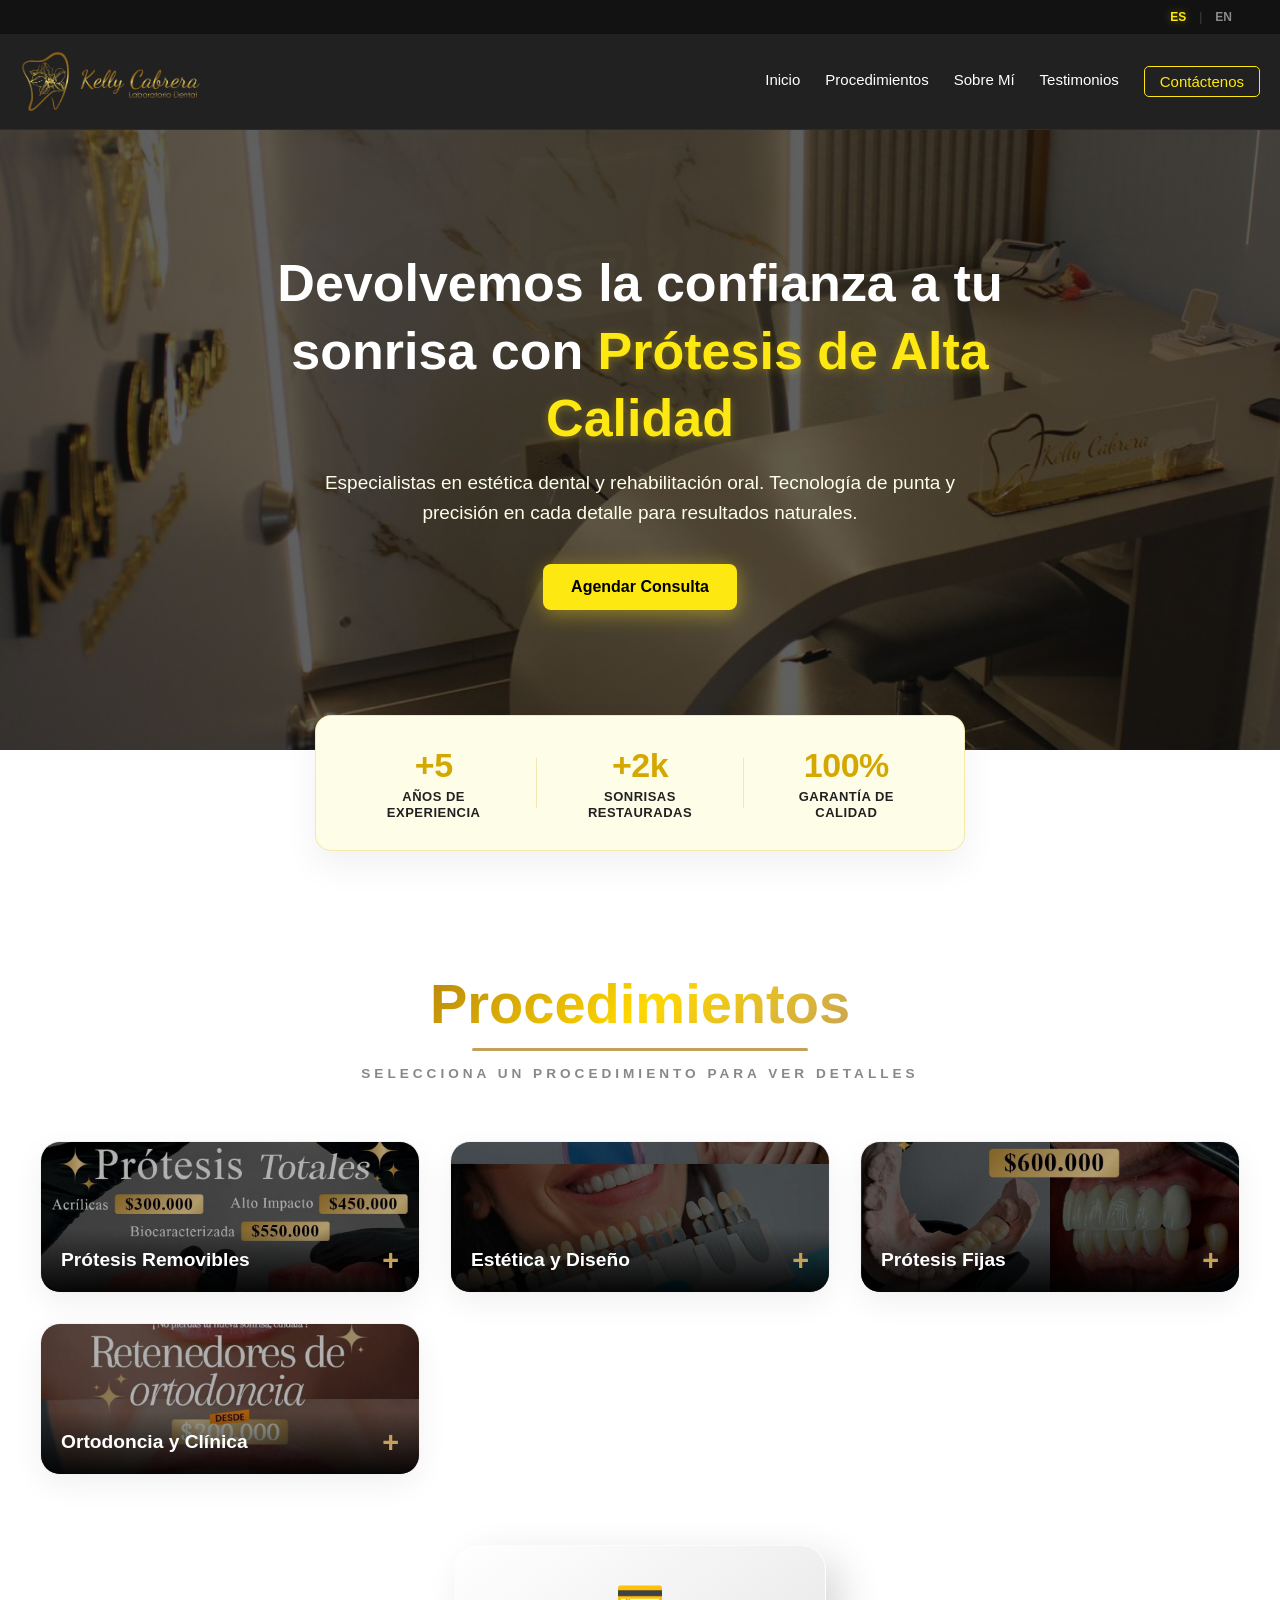
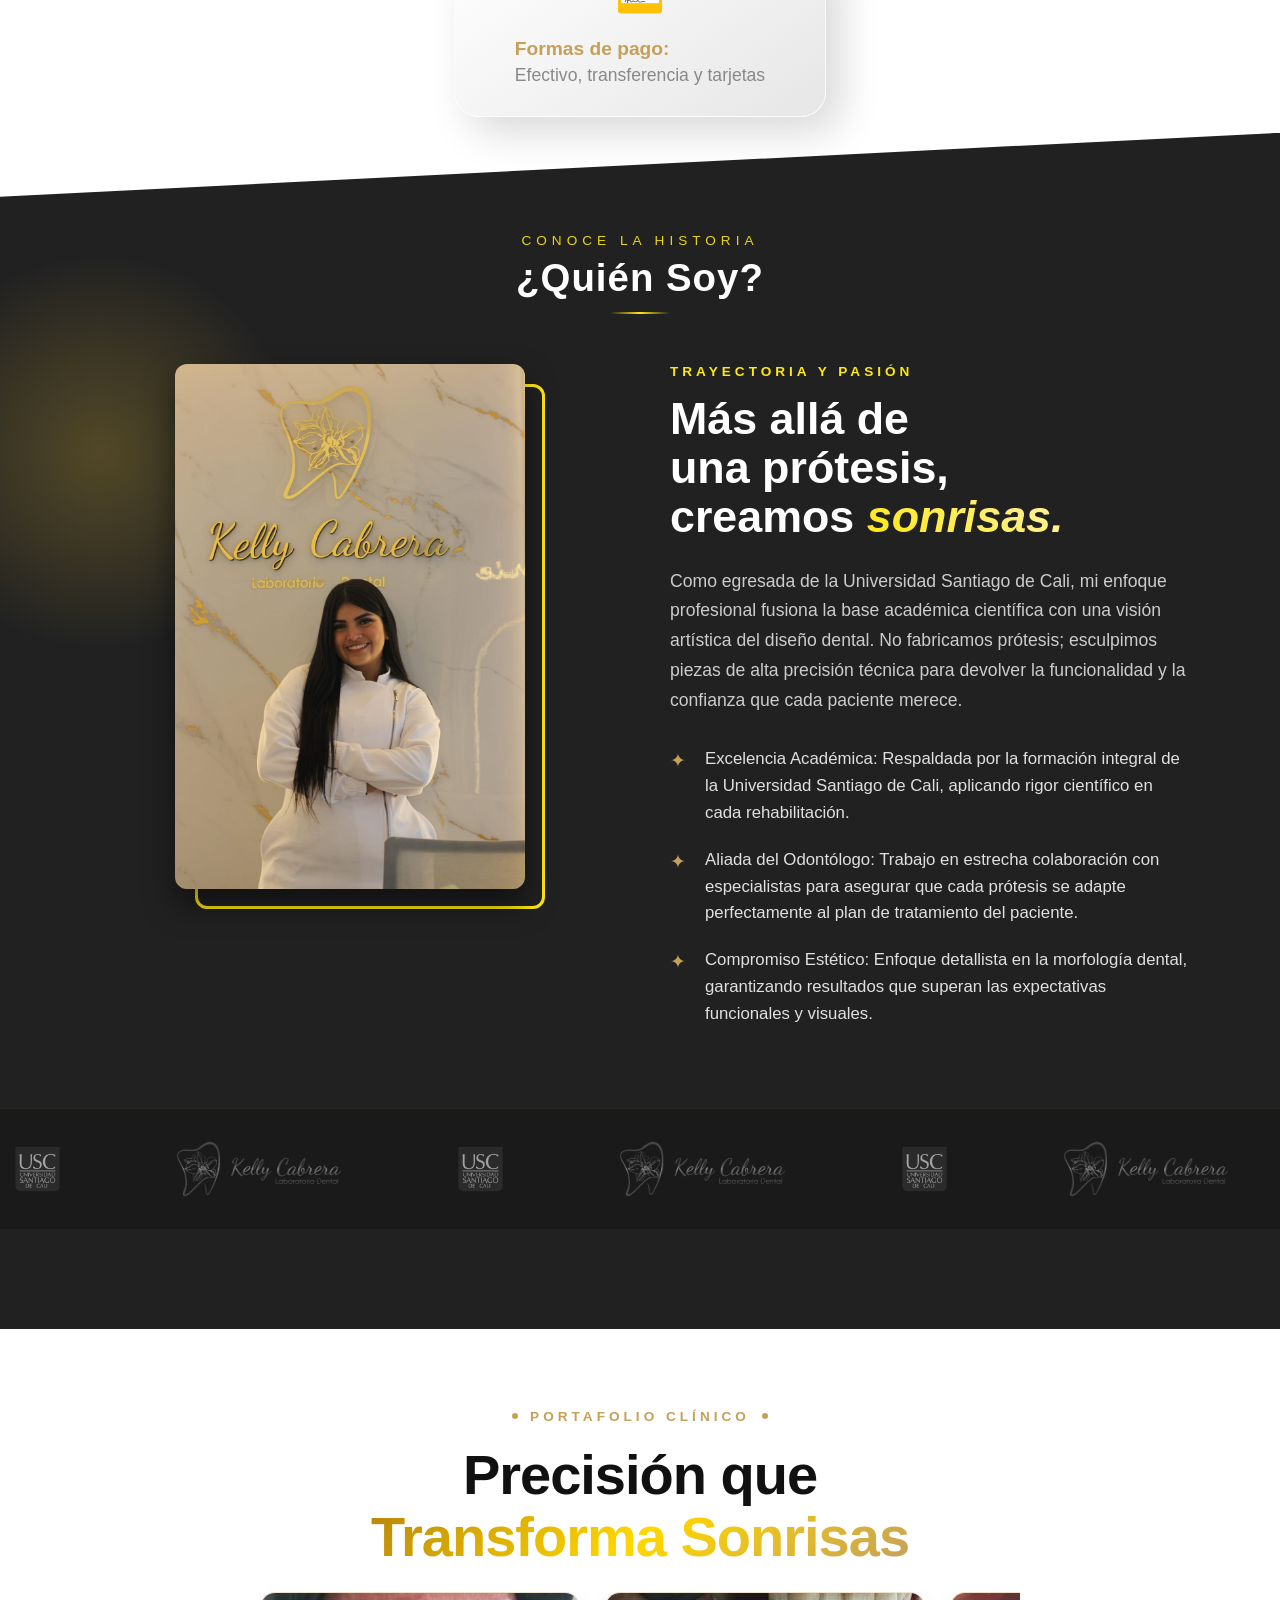
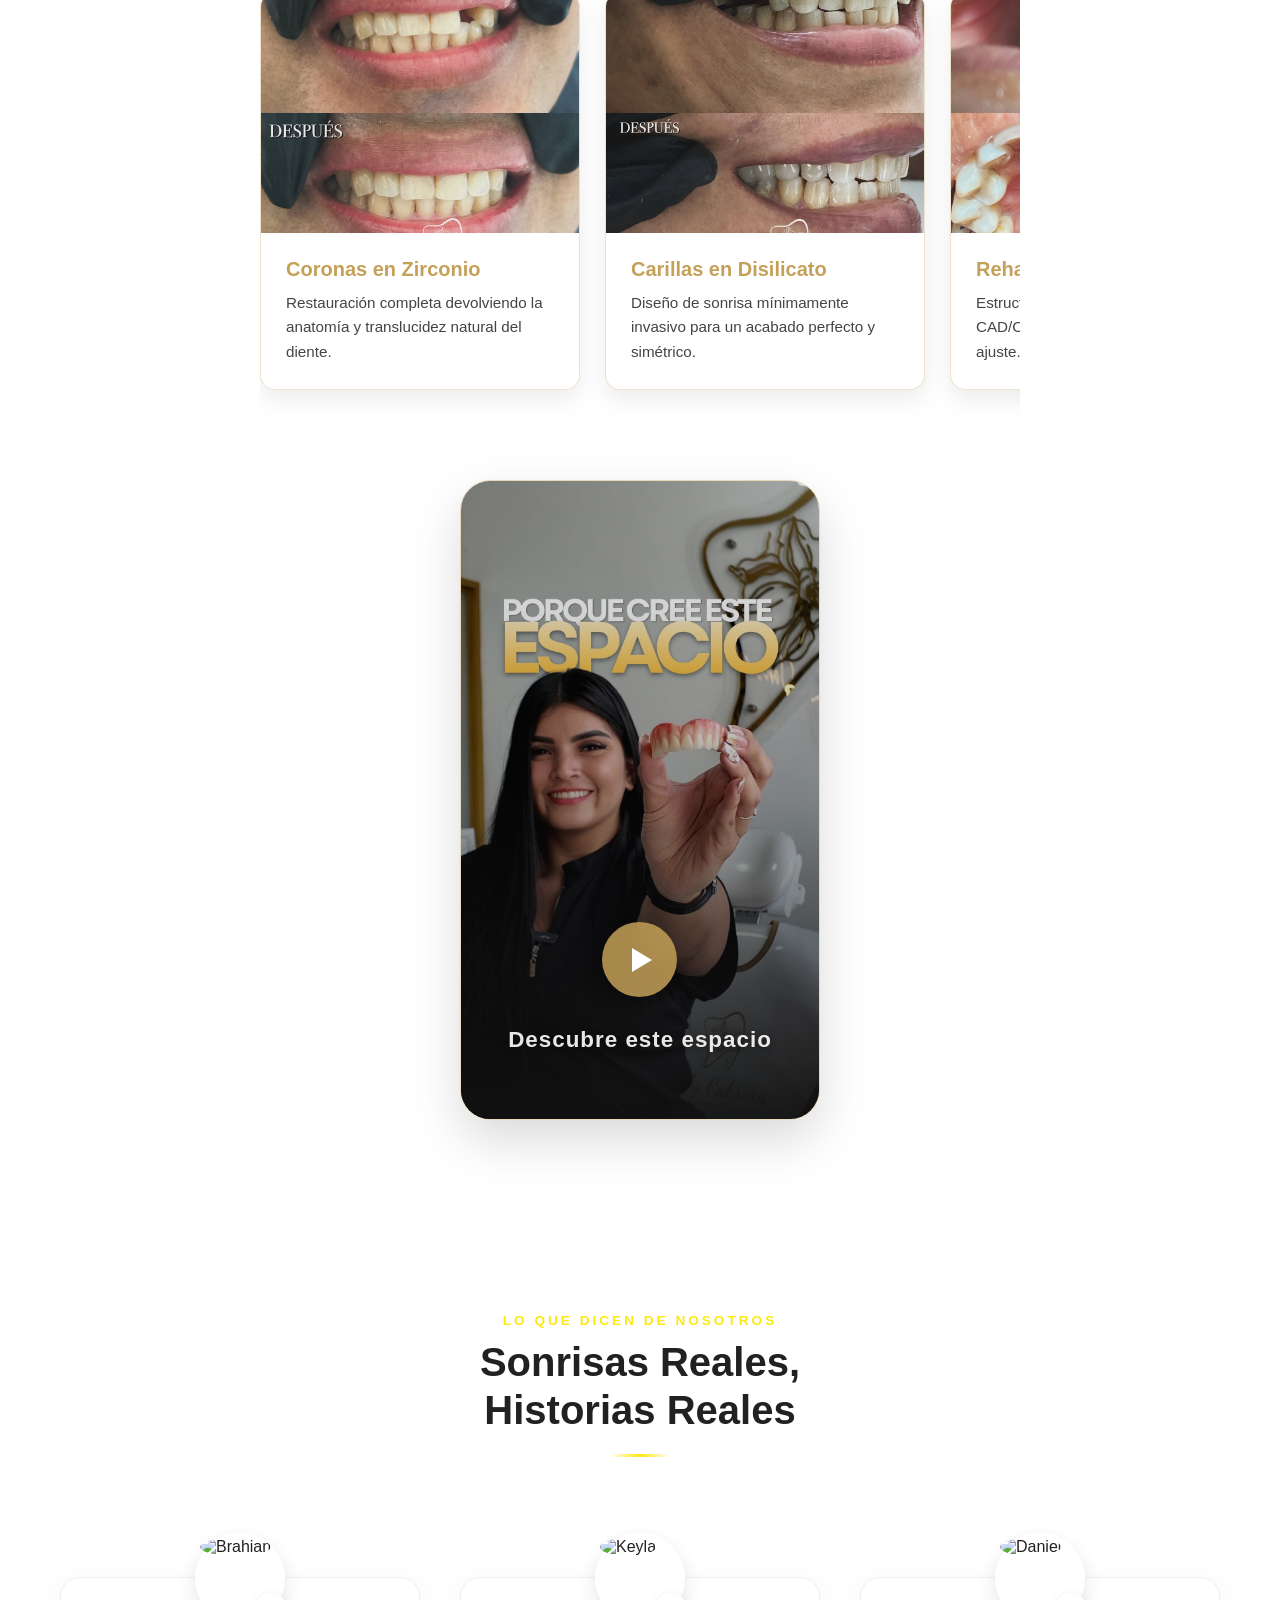
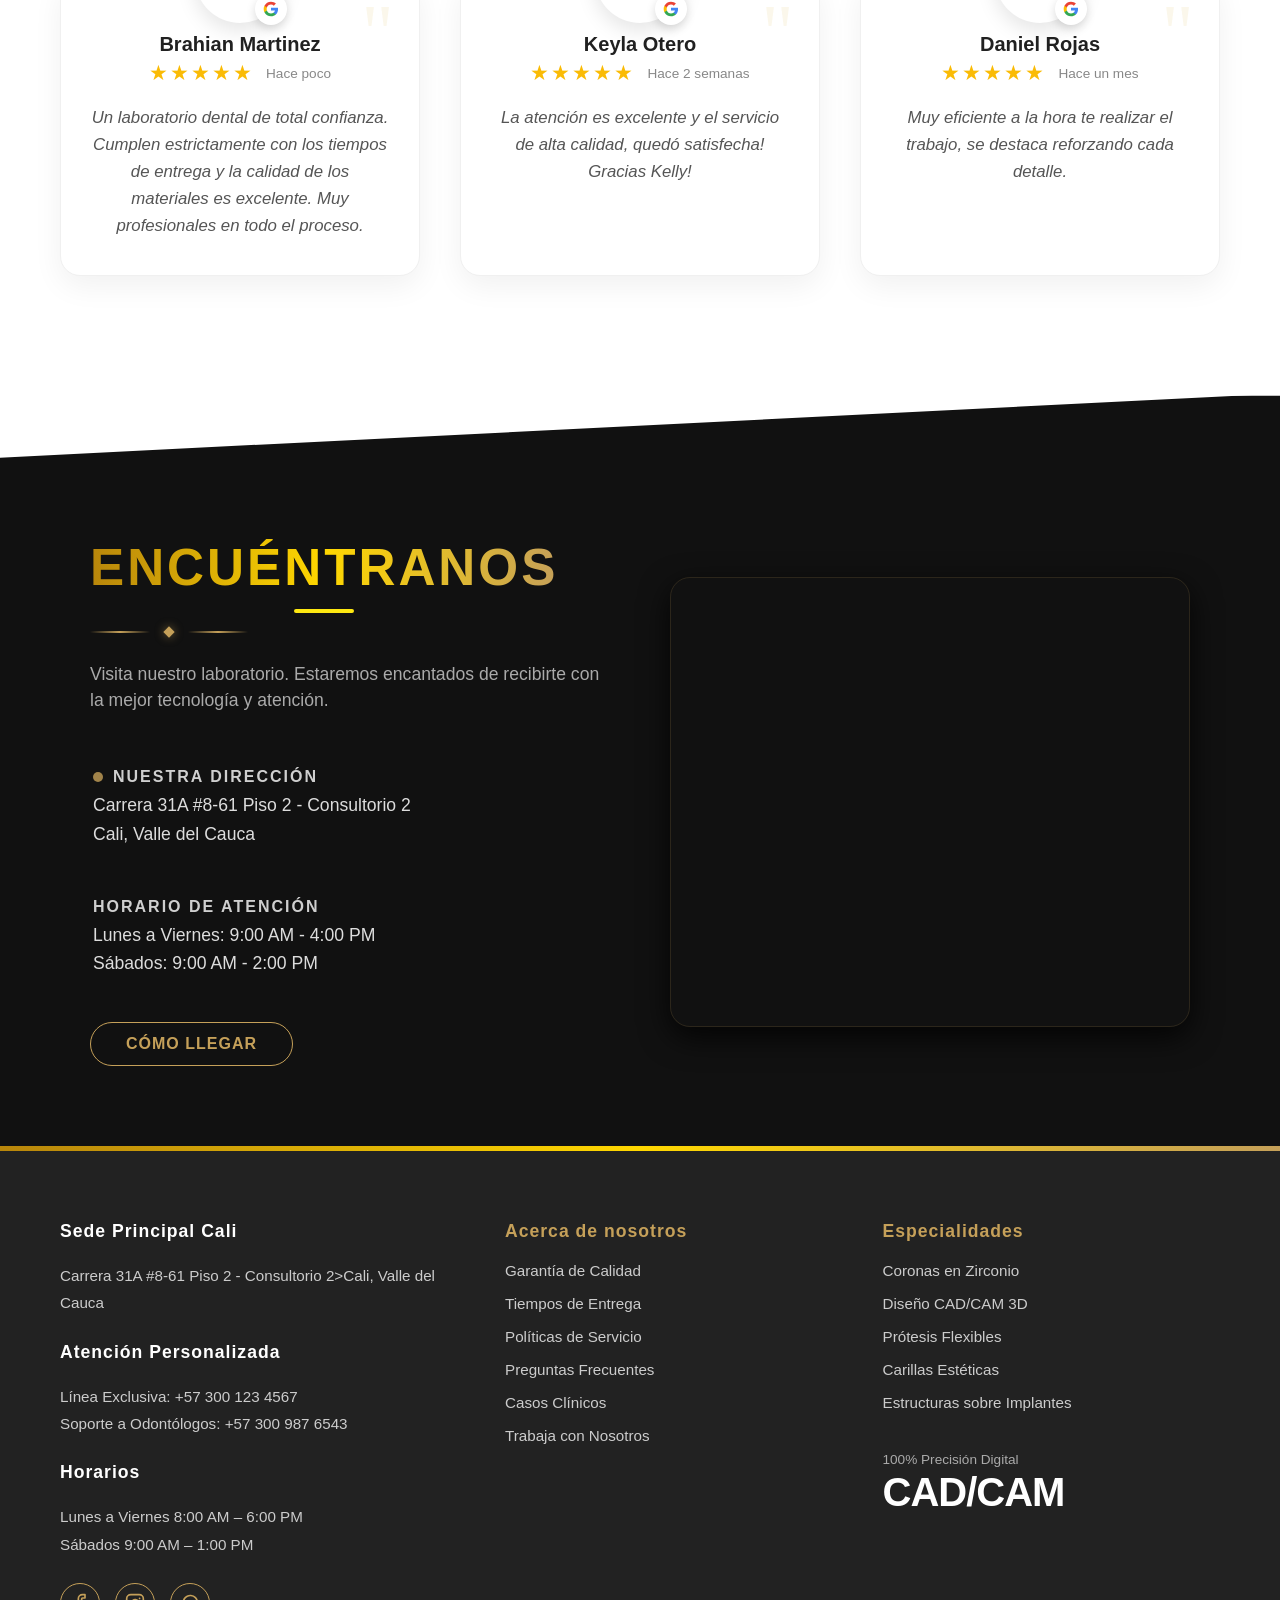
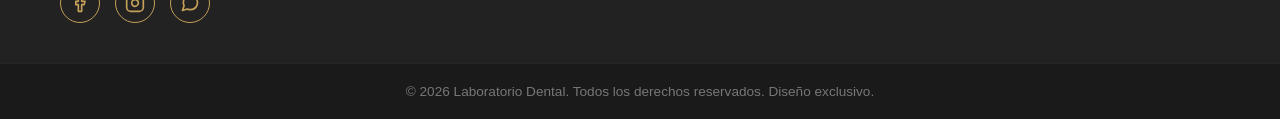
==== index.html @ fd281b84 "Terminando detalles" ====
<!DOCTYPE html>
<html lang="es">
<head>
    <meta charset="UTF-8">
    <meta name="viewport" content="width=device-width, initial-scale=1.0">
    <title>Lab. Kelly Cabrera | Laboratorio Dental</title>
    <link rel="stylesheet" href="style.css">
</head>

<!-- Pantalla de Carga -->
<div id="preloader">
    <div class="logo-loader">
        <img src="img/logo.jpeg" alt="Logo Kelly Cabrera">
        <div class="line-loading"></div>
    </div>
</div>

<body>

    <div class="top-bar">
        <div class="lang-switcher">
            <button class="lang-btn active">ES</button>
            <span class="lang-divider">|</span>
            <button class="lang-btn">EN</button>
        </div>
    </div>

<header class="main-header">
    <a href="#inicio" class="logo-creative">
        <img src="img/Navbar-removebg-preview.png" alt="Logo Kelly Cabrera" class="logo-img">
    </a>

    <button class="menu-toggle" id="menu-toggle" aria-label="Abrir menú">
        <span class="bar"></span>
        <span class="bar"></span>
        <span class="bar"></span>
    </button>
    
    <nav class="nav-menu" id="nav-menu">
        <a href="#inicio" id="nav-inicio">Inicio</a>
        <a href="#procedimientos" id="nav-procedimientos">Procedimientos</a>
        <a href="#sobre-mi" id="nav-sobre-mi">Sobre Mí</a> 
        <a href="#testimonios" id="nav-testimonios">Testimonios</a>
        <a href="https://wa.me/573027084024?text=Hola,%20quisiera%20obtener%20más%20información." class="btn-nav" id="nav-contacto">Contáctenos</a>
    </nav>
</header>

    <section id="inicio" class="hero hidden-scroll">
        <div class="hero-container">
            <div class="hero-content">
                <h1>Devolvemos la confianza a tu sonrisa con <span class="highlight">Prótesis de Alta Calidad</span></h1>
                <p>Especialistas en estética dental y rehabilitación oral. Tecnología de punta y precisión en cada detalle para resultados naturales.</p>
                <a href="https://wa.me/573027084024?text=Hola,%20quisiera%20obtener%20más%20información." class="btn-cta" target="_blank" rel="noopener noreferrer">Agendar Consulta</a>
            </div>
        </div>
    </section>

    <div class="stats-bar-container hidden-scroll">
        <div class="stats-bar">
            <div class="stat-item">
                <h3>+5</h3>
                <p>Años de<br>Experiencia</p>
            </div>
            <div class="divider"></div>
            <div class="stat-item">
                <h3>+2k</h3>
                <p>Sonrisas<br>Restauradas</p>
            </div>
            <div class="divider"></div>
            <div class="stat-item">
                <h3>100%</h3>
                <p>Garantía de<br>Calidad</p>
            </div>
        </div>
    </div>

<!-- =========================================
     SECCIÓN: NUESTROS SERVICIOS
     ========================================= -->
<section id="procedimientos" class="services-section">
    <div class="section-container">
        
<div class="services-header">
    <h2 class="elegant-title">Procedimientos</h2>
    <p class="touch-subtitle">Selecciona un procedimiento para ver detalles</p>
</div>

        <!-- Grid de Servicios -->
        <div class="services-grid">
            
            <!-- TARJETA 1: Prótesis Removibles -->
            <div class="serv-card" onclick="toggleService(this)">
                <div class="serv-img-wrapper">
                    <!-- Recuerda usar URLs de internet para tus imágenes -->
                    <img src="img/Protesis removibles.jpeg" alt="Prótesis Dentales">
                    <div class="serv-title-bar">
                        <h3>Prótesis Removibles</h3>
                        <span class="expand-icon">+</span>
                    </div>
                </div>
                <div class="serv-details">
                    <ul class="price-list">
                        <li><span>Total acrílica</span> <span>$300.000</span></li>
                        <li><span>Total semiflexible</span> <span>$400.000</span></li>
                        <li><span>Total de alto impacto</span> <span>$450.000</span></li>
                        <li><span>Total Biocaracterizada</span> <span>$550.000</span></li>
                        <li><span>Parcial acrílica / Acker</span> <span>$300.000</span></li>
                        <li><span>Parcial flexible</span> <span>$400.000</span></li>
                        <li><span>Retenedores</span> <span>$200.000</span></li>
                    </ul>
                </div>
            </div>

            <!-- TARJETA 2: Estética y Diseño -->
            <div class="serv-card" onclick="toggleService(this)">
                <div class="serv-img-wrapper">
                    <img src="img/Estetica.jpeg" alt="Estética Dental">
                    <div class="serv-title-bar">
                        <h3>Estética y Diseño</h3>
                        <span class="expand-icon">+</span>
                    </div>
                </div>
                <div class="serv-details">
                    <ul class="price-list">
                        <li><span>Blanqueamiento dental</span> <span>$420.000</span></li>
                        <li><span>Mini Diseños en resina</span> <span>$700.000</span></li>
                        <li><span>Diseños completos resina</span> <span>$1.800.000</span></li>
                        <li><span>Calzas blancas (desde)</span> <span>$60.000</span></li>
                    </ul>
                </div>
            </div>

            <!-- TARJETA 3: Prótesis Fijas -->
            <div class="serv-card" onclick="toggleService(this)">
                <div class="serv-img-wrapper">
                    <img src="img/Protesis fijas.jpeg" alt="Prótesis Fijas">
                    <div class="serv-title-bar">
                        <h3>Prótesis Fijas</h3>
                        <span class="expand-icon">+</span>
                    </div>
                </div>
                <div class="serv-details">
                    <ul class="price-list">
                        <li><span>Coronas metal cerámica</span> <span>$600.000</span></li>
                        <li><span>Coronas en zirconio (Libre metal)</span> <span>$880.000</span></li>
                    </ul>
                </div>
            </div>

            <!-- TARJETA 4: Ortodoncia y Clínica -->
            <div class="serv-card" onclick="toggleService(this)">
                <div class="serv-img-wrapper">
                    <img src="img/Ortodoncia.jpeg" alt="Ortodoncia y Clínica">
                    <div class="serv-title-bar">
                        <h3>Ortodoncia y Clínica</h3>
                        <span class="expand-icon">+</span>
                    </div>
                </div>
                <div class="serv-details">
                    <ul class="price-list">
                        <li><span>Ortodoncia (Inicial)</span> <span>$300.000</span></li>
                        <li><span>Controles Ortodoncia</span> <span>$80.000</span></li>
                        <li><span>Reparaciones</span> <span>$20.000</span></li>
                        <li><span>Placas de bruxismo</span> <span>$120.000</span></li>
                        <li><span>Limpiezas dentales</span> <span>$80.000</span></li>
                        <li><span>Extracciones básicas</span> <span>$70.000</span></li>
                    </ul>
                </div>
            </div>

        </div>

                <div class="payment-footer">
            <div class="payment-card">
                <div class="payment-icon-wrapper">💳</div>
                <div class="payment-text">
                    <span class="payment-label">Formas de pago:</span>
                    <span class="payment-methods">Efectivo, transferencia y tarjetas</span>
                </div>
            </div>
        </div>

    </div>
</section>



<section id="sobre-mi" class="about-section-dark">
    <div class="bg-glow"></div>

    <!-- 🌟 NUEVO: Título melo en la parte superior (Zona del recuadro rojo) -->
    <div class="about-top-header">
        <span class="top-subtitle">Conoce la historia</span>
        <h2 class="top-title">¿Quién Soy?</h2>
    </div>

    <div class="bg-glow"></div>

    <div class="about-container-creative">
        <!-- Columna de imagen -->
        <div class="about-image-wrapper">
            <div class="image-box">
                <!-- Asegúrate de cambiar "tu-foto.jpg" por el nombre real de tu imagen -->
                <img src="img/Kelly.jpeg" alt="Kelly Cabrera" class="profile-img">
                <div class="accent-box"></div>
            </div>
        </div>

<!-- Columna de texto -->
        <div class="about-text-content">
            <span class="highlight-text">Trayectoria y Pasión</span>
            <h2>Más allá de una prótesis, <br>creamos <span class="text-gradient">sonrisas.</span></h2>
            <p>Como egresada de la Universidad Santiago de Cali, mi enfoque profesional fusiona la base académica científica con una visión artística del diseño dental. No fabricamos prótesis; esculpimos piezas de alta precisión técnica para devolver la funcionalidad y la confianza que cada paciente merece.</p>
            
            <ul class="check-list">
                <li>Excelencia Académica: Respaldada por la formación integral de la Universidad Santiago de Cali, aplicando rigor científico en cada rehabilitación.</li>
                <li>Aliada del Odontólogo: Trabajo en estrecha colaboración con especialistas para asegurar que cada prótesis se adapte perfectamente al plan de tratamiento del paciente.</li>
                <li>Compromiso Estético: Enfoque detallista en la morfología dental, garantizando resultados que superan las expectativas funcionales y visuales.</li>
            </ul>
        </div>
        
    </div> <!-- 🔴 ESTE ES EL DIV CLAVE: Aquí cierra "about-container-creative" (la foto y el texto) -->

    <!-- ✅ EL CARRUSEL VA AQUÍ AFUERA, justo antes de cerrar el section -->
    <div class="infinite-slider-container">
        <div class="logo-track">
    <!-- Repetimos los logos suficientes veces para cubrir cualquier ancho de pantalla -->
    <img src="img/usc-main.png" alt="Universidad" class="slider-logo">
    <img src="img/Navbar-removebg-preview.png" alt="Laboratorio Kelly Cabrera" class="slider-logo">
    
    <img src="img/usc-main.png" alt="Universidad" class="slider-logo">
    <img src="img/Navbar-removebg-preview.png" alt="Laboratorio Kelly Cabrera" class="slider-logo">
    
    <img src="img/usc-main.png" alt="Universidad" class="slider-logo">
    <img src="img/Navbar-removebg-preview.png" alt="Laboratorio Kelly Cabrera" class="slider-logo">
    
    <img src="img/usc-main.png" alt="Universidad" class="slider-logo">
    <img src="img/Navbar-removebg-preview.png" alt="Laboratorio Kelly Cabrera" class="slider-logo">
    
    <img src="img/usc-main.png" alt="Universidad" class="slider-logo">
    <img src="img/Navbar-removebg-preview.png" alt="Laboratorio Kelly Cabrera" class="slider-logo">
</div>

</section> <!-- Aquí termina toda la sección Sobre Mí -->


<!-- =========================================
     SECCIÓN: CASOS CLÍNICOS (PORTAFOLIO SLIDER)
     ========================================= -->
<section class="clinical-cases-slider-section">
    <div class="section-container">
        
        <!-- ENCABEZADO CREATIVO Y PREMIUM -->
        <div class="creative-header">
            <!-- Etiqueta superior con puntitos dorados -->
            <div class="header-badge-wrapper">
                <span class="gold-pulse-dot"></span>
                <span class="header-badge">Portafolio Clínico</span>
                <span class="gold-pulse-dot"></span>
            </div>
            
            <!-- Título principal con efecto de gradiente -->
            <h2 class="ultra-title">
                Precisión que <br>
                <span class="gradient-text">Transforma Sonrisas</span>
            </h2>
<div class="scroll-hint">
    <span class="scroll-text">Desliza para ver más</span>
    <div class="scroll-icon">
        <div class="scroll-bar"></div>
    </div>
</div>
            
        <!-- CONTENEDOR DESLIZABLE (SLIDER) -->
        <div class="cases-slider">
            
            <!-- TARJETA 1 -->
            <div class="case-card-light">
                <div class="case-image-wrapper">
                    <!-- Tu imagen editada -->
                    <img src="img/Proceso1.jpg" alt="Antes y Después Coronas">
                </div>
                <div class="case-content-light">
                    <h3 class="case-title-dark">Coronas en Zirconio</h3>
                    <p class="case-desc-dark">Restauración completa devolviendo la anatomía y translucidez natural del diente.</p>
                </div>
            </div>

            <!-- TARJETA 2 -->
            <div class="case-card-light">
                <div class="case-image-wrapper">
                    <img src="img/Proceso2.jpg" alt="Antes y Después Carillas">
                </div>
                <div class="case-content-light">
                    <h3 class="case-title-dark">Carillas en Disilicato</h3>
                    <p class="case-desc-dark">Diseño de sonrisa mínimamente invasivo para un acabado perfecto y simétrico.</p>
                </div>
            </div>

            <!-- TARJETA 3 -->
            <div class="case-card-light">
                <div class="case-image-wrapper">
                    <img src="img/Proceso3.jpg" alt="Antes y Después Implantes">
                </div>
                <div class="case-content-light">
                    <h3 class="case-title-dark">Rehabilitación Implantes</h3>
                    <p class="case-desc-dark">Estructura híbrida diseñada en CAD/CAM para máxima precisión y ajuste.</p>
                </div>
            </div>

            <!-- TARJETA 4 -->
            <div class="case-card-light">
                <div class="case-image-wrapper">
                    <img src="img/Proceso4.jpg" alt="Antes y Después Prótesis">
                </div>
                <div class="case-content-light">
                    <h3 class="case-title-dark">Prótesis Total Acrílica</h3>
                    <p class="case-desc-dark">Recuperación de la función masticatoria con encía caracterizada de alto impacto.</p>
                </div>
            </div>

        </div>
    </div>

<div class="creative-video-wrapper vertical-format" id="openVideoBtn">
            <img src="img/ImagenVideo.jpeg" alt="Kelly Cabrera Laboratorio Dental" class="video-cover">
            
            <div class="video-overlay">
                <div class="video-content">
                    <div class="play-button">
                        <div class="play-triangle"></div>
                    </div>
                    <h4 class="video-action-text">Descubre este espacio</h4>
                    <span class="video-sub-text">Reproducir Video</span>
                </div>
            </div>
        </div>
</section>

<!-- ==============================================
     SECCIÓN TESTIMONIOS (Blanca, Corte Diagonal)
=============================================== -->
<section id="testimonios" class="testimonials-section">
    
    <!-- Títulos creativos -->
    <div class="testimo-header">
        <span class="testimo-subtitle">Lo que dicen de nosotros</span>
        <h2>Sonrisas Reales,<br>Historias Reales</h2>
        <div class="divider-gold"></div>
    </div>

    <!-- Contenedor Deslizable -->
    <div class="testimonials-slider">
        
        <!-- Tarjeta 1: Brahian -->
        <div class="testimonial-card">
            <div class="quote-mark">"</div>
            <div class="avatar-wrapper">
                <img src="https://ui-avatars.com/api/?name=Brahian+Martinez&background=2c3e50&color=fff&size=128&rounded=true" alt="Brahian" class="avatar-img">
                <div class="google-badge">
                    <!-- Código SVG de Google (Nunca se rompe) -->
                    <svg viewBox="0 0 24 24" width="16" height="16" xmlns="http://www.w3.org/2000/svg"><path d="M22.56 12.25c0-.78-.07-1.53-.2-2.25H12v4.26h5.92c-.26 1.37-1.04 2.53-2.21 3.31v2.77h3.57c2.08-1.92 3.28-4.74 3.28-8.09z" fill="#4285F4"/><path d="M12 23c2.97 0 5.46-.98 7.28-2.66l-3.57-2.77c-.98.66-2.23 1.06-3.71 1.06-2.86 0-5.29-1.93-6.16-4.53H2.18v2.84C3.99 20.53 7.7 23 12 23z" fill="#34A853"/><path d="M5.84 14.09c-.22-.66-.35-1.36-.35-2.09s.13-1.43.35-2.09V7.07H2.18C1.43 8.55 1 10.22 1 12s.43 3.45 1.18 4.93l2.85-2.22.81-.62z" fill="#FBBC05"/><path d="M12 5.38c1.62 0 3.06.56 4.21 1.64l3.15-3.15C17.45 2.09 14.97 1 12 1 7.7 1 3.99 3.47 2.18 7.07l3.66 2.84c.87-2.6 3.3-4.53 6.16-4.53z" fill="#EA4335"/></svg>
                </div>
            </div>
            <div class="testimo-content">
                <h3 class="paciente-name">Brahian Martinez</h3>
                <div class="review-meta">
                    <div class="stars">★★★★★</div>
                    <span class="paciente-date">Hace poco</span>
                </div>
                <p class="testimo-text">Un laboratorio dental de total confianza. Cumplen estrictamente con los tiempos de entrega y la calidad de los materiales es excelente. Muy profesionales en todo el proceso.</p>
            </div>
        </div>

        <!-- Tarjeta 2: Keyla -->
        <div class="testimonial-card">
            <div class="quote-mark">"</div>
            <div class="avatar-wrapper">
                <img src="https://ui-avatars.com/api/?name=Keyla+Otero&background=d35400&color=fff&size=128&rounded=true" alt="Keyla" class="avatar-img">
                <div class="google-badge">
                    <svg viewBox="0 0 24 24" width="16" height="16" xmlns="http://www.w3.org/2000/svg"><path d="M22.56 12.25c0-.78-.07-1.53-.2-2.25H12v4.26h5.92c-.26 1.37-1.04 2.53-2.21 3.31v2.77h3.57c2.08-1.92 3.28-4.74 3.28-8.09z" fill="#4285F4"/><path d="M12 23c2.97 0 5.46-.98 7.28-2.66l-3.57-2.77c-.98.66-2.23 1.06-3.71 1.06-2.86 0-5.29-1.93-6.16-4.53H2.18v2.84C3.99 20.53 7.7 23 12 23z" fill="#34A853"/><path d="M5.84 14.09c-.22-.66-.35-1.36-.35-2.09s.13-1.43.35-2.09V7.07H2.18C1.43 8.55 1 10.22 1 12s.43 3.45 1.18 4.93l2.85-2.22.81-.62z" fill="#FBBC05"/><path d="M12 5.38c1.62 0 3.06.56 4.21 1.64l3.15-3.15C17.45 2.09 14.97 1 12 1 7.7 1 3.99 3.47 2.18 7.07l3.66 2.84c.87-2.6 3.3-4.53 6.16-4.53z" fill="#EA4335"/></svg>
                </div>
            </div>
            <div class="testimo-content">
                <h3 class="paciente-name">Keyla Otero</h3>
                <div class="review-meta">
                    <div class="stars">★★★★★</div>
                    <span class="paciente-date">Hace 2 semanas</span>
                </div>
                <p class="testimo-text">La atención es excelente y el servicio de alta calidad, quedó satisfecha! Gracias Kelly!</p>
            </div>
        </div>

        <!-- Tarjeta 3: Daniel -->
        <div class="testimonial-card">
            <div class="quote-mark">"</div>
            <div class="avatar-wrapper">
                <img src="https://ui-avatars.com/api/?name=Daniel+Rojas&background=27ae60&color=fff&size=128&rounded=true" alt="Daniel" class="avatar-img">
                <div class="google-badge">
                    <svg viewBox="0 0 24 24" width="16" height="16" xmlns="http://www.w3.org/2000/svg"><path d="M22.56 12.25c0-.78-.07-1.53-.2-2.25H12v4.26h5.92c-.26 1.37-1.04 2.53-2.21 3.31v2.77h3.57c2.08-1.92 3.28-4.74 3.28-8.09z" fill="#4285F4"/><path d="M12 23c2.97 0 5.46-.98 7.28-2.66l-3.57-2.77c-.98.66-2.23 1.06-3.71 1.06-2.86 0-5.29-1.93-6.16-4.53H2.18v2.84C3.99 20.53 7.7 23 12 23z" fill="#34A853"/><path d="M5.84 14.09c-.22-.66-.35-1.36-.35-2.09s.13-1.43.35-2.09V7.07H2.18C1.43 8.55 1 10.22 1 12s.43 3.45 1.18 4.93l2.85-2.22.81-.62z" fill="#FBBC05"/><path d="M12 5.38c1.62 0 3.06.56 4.21 1.64l3.15-3.15C17.45 2.09 14.97 1 12 1 7.7 1 3.99 3.47 2.18 7.07l3.66 2.84c.87-2.6 3.3-4.53 6.16-4.53z" fill="#EA4335"/></svg>
                </div>
            </div>
            <div class="testimo-content">
                <h3 class="paciente-name">Daniel Rojas</h3>
                <div class="review-meta">
                    <div class="stars">★★★★★</div>
                    <span class="paciente-date">Hace un mes</span>
                </div>
                <p class="testimo-text">Muy eficiente a la hora te realizar el trabajo, se destaca reforzando cada detalle.</p>
            </div>
        </div>

    </div>

    <!-- Mensaje para deslizar -->
    <div class="swipe-indicator">
        <span>Desliza para ver más ➔</span>
    </div>
</section>

<section class="location-section">
    <div class="location-container">
        
        <div class="location-content">
            
            <div class="premium-title-wrapper">
                <h2 class="section-title premium-text">Encuéntranos</h2>
                <div class="elegant-separator">
                    <span class="line"></span>
                    <span class="diamond"></span>
                    <span class="line"></span>
                </div>
            </div>
            
            <p class="section-subtitle">Visita nuestro laboratorio. Estaremos encantados de recibirte con la mejor tecnología y atención.</p>
            
            <div class="info-group info-animated">
                <h4>
                    <span class="live-dot"></span> Nuestra Dirección
                </h4>
                <p>Carrera 31A #8-61 Piso 2 - Consultorio 2<br>Cali, Valle del Cauca</p>
            </div>
            
            <div class="info-group info-animated">
                <h4>Horario de Atención</h4>
                <p>Lunes a Viernes: 9:00 AM - 4:00 PM<br>Sábados: 9:00 AM - 2:00 PM</p>
            </div>
            
            <a href="https://maps.app.goo.gl/8thuwsZZkNZwXF6x8" target="_blank" class="premium-btn animated-btn">Cómo Llegar</a>
        </div>
        
        <div class="location-map">
            <iframe 
                src="https://www.google.com/maps/embed?pb=!1m18!1m12!1m3!1d6471.849806501039!2d-76.5368676!3d3.4286056!2m3!1f0!2f0!3f0!3m2!1i1024!2i768!4f13.1!3m3!1m2!1s0x8e30a697514ed575%3A0x7890c1359e5c2b45!2sCra%2031a%20%238-61%208%2061%2C%20La%20Alameda%2C%20Cali%2C%20Valle%20del%20Cauca!5e1!3m2!1ses-419!2sco!4v1782794341981!5m2!1ses-419!2sco" 
                width="100%" 
                height="100%" 
                style="border:0;" 
                allowfullscreen="" 
                loading="lazy" 
                referrerpolicy="no-referrer-when-downgrade">
            </iframe>
        </div>

    </div>
</section>

    <script src="script.js"></script>

<!-- =========================================
     FOOTER (PIE DE PÁGINA PREMIUM)
     ========================================= -->
<footer class="premium-footer">
    <!-- Línea dorada superior -->
    <div class="footer-top-line"></div>

    <div class="footer-container">
        
        <!-- COLUMNA 1: Información de Contacto -->
        <div class="footer-col contact-col">
            <h3 class="footer-heading white-text">Sede Principal Cali</h3>
            <p class="footer-text">Carrera 31A #8-61 Piso 2 - Consultorio 2>Cali, Valle del Cauca</p>
            
            <h3 class="footer-heading white-text mt-20">Atención Personalizada</h3>
            <p class="footer-text">Línea Exclusiva: +57 300 123 4567<br>Soporte a Odontólogos: +57 300 987 6543</p>

            <h3 class="footer-heading white-text mt-20">Horarios</h3>
            <p class="footer-text">Lunes a Viernes 8:00 AM – 6:00 PM<br>Sábados 9:00 AM – 1:00 PM</p>

            <!-- Redes Sociales (Íconos SVG puros para evitar errores) -->
            <div class="footer-socials">
                <a href="#" class="social-icon" aria-label="Facebook">
                    <svg viewBox="0 0 24 24" fill="none" stroke="currentColor" stroke-width="2" stroke-linecap="round" stroke-linejoin="round"><path d="M18 2h-3a5 5 0 0 0-5 5v3H7v4h3v8h4v-8h3l1-4h-4V7a1 1 0 0 1 1-1h3z"></path></svg>
                </a>
                <a href="#" class="social-icon" aria-label="Instagram">
                    <svg viewBox="0 0 24 24" fill="none" stroke="currentColor" stroke-width="2" stroke-linecap="round" stroke-linejoin="round"><rect x="2" y="2" width="20" height="20" rx="5" ry="5"></rect><path d="M16 11.37A4 4 0 1 1 12.63 8 4 4 0 0 1 16 11.37z"></path><line x1="17.5" y1="6.5" x2="17.51" y2="6.5"></line></svg>
                </a>
                <a href="#" class="social-icon" aria-label="WhatsApp">
                    <svg viewBox="0 0 24 24" fill="none" stroke="currentColor" stroke-width="2" stroke-linecap="round" stroke-linejoin="round"><path d="M21 11.5a8.38 8.38 0 0 1-.9 3.8 8.5 8.5 0 0 1-7.6 4.7 8.38 8.38 0 0 1-3.8-.9L3 21l1.9-5.7a8.38 8.38 0 0 1-.9-3.8 8.5 8.5 0 0 1 4.7-7.6 8.38 8.38 0 0 1 3.8-.9h.5a8.48 8.48 0 0 1 8 8v.5z"></path></svg>
                </a>
            </div>
        </div>

        <!-- COLUMNA 2: Acerca del Laboratorio -->
        <div class="footer-col">
            <h3 class="footer-heading gold-text">Acerca de nosotros</h3>
            <ul class="footer-links">
                <li><a href="#">Garantía de Calidad</a></li>
                <li><a href="#">Tiempos de Entrega</a></li>
                <li><a href="#">Políticas de Servicio</a></li>
                <li><a href="#">Preguntas Frecuentes</a></li>
                <li><a href="#">Casos Clínicos</a></li>
                <li><a href="#">Trabaja con Nosotros</a></li>
            </ul>
        </div>

        <!-- COLUMNA 3: Especialidades y Sello -->
        <div class="footer-col relative-col">
            <h3 class="footer-heading gold-text">Especialidades</h3>
            <ul class="footer-links">
                <li><a href="#">Coronas en Zirconio</a></li>
                <li><a href="#">Diseño CAD/CAM 3D</a></li>
                <li><a href="#">Prótesis Flexibles</a></li>
                <li><a href="#">Carillas Estéticas</a></li>
                <li><a href="#">Estructuras sobre Implantes</a></li>
            </ul>

            <!-- Sello de Tecnología (Estilo "Addi" pero para Laboratorio) -->
            <div class="footer-badge">
                <span class="badge-text">100% Precisión Digital</span>
                <div class="badge-logo">CAD/CAM</div>
            </div>
        </div>

    </div>
    
    <!-- Barra Inferior de Copyright -->
    <div class="footer-copyright">
        <p>&copy; 2026 Laboratorio Dental. Todos los derechos reservados. Diseño exclusivo.</p>
    </div>
</footer>

<div id="imageModal" class="modal">
    <span class="close-modal">&times;</span>
    <img class="modal-content" id="fullImage">
    <div id="caption"></div>
</div>

<div id="videoModal" class="modal">
    <span class="close-video-modal">&times;</span>
    <div class="modal-video-container">
        <video id="fullVideo" controls>
            <source src="Videos/PresentacionVideo.mp4" type="video/mp4">
            Tu navegador no soporta videos.
        </video>
    </div>
</div>

<script>
    const modal = document.getElementById("imageModal");
    const modalImg = document.getElementById("fullImage");
    const cards = document.querySelectorAll(".case-card-light");

    cards.forEach(card => {
        card.addEventListener("click", () => {
            const img = card.querySelector("img");
            modal.style.display = "flex";
            modalImg.src = img.src;
        });
    });

    document.querySelector(".close-modal").onclick = () => {
        modal.style.display = "none";
    };

    modal.onclick = (e) => {
        if (e.target !== modalImg) modal.style.display = "none";
    };

    // ==========================================
    // 2. LÓGICA PARA EL MODAL DE VIDEO
    // ==========================================
    const videoModal = document.getElementById("videoModal");
    const openVideoBtn = document.getElementById("openVideoBtn");
    const closeVideoBtn = document.querySelector(".close-video-modal");
    const fullVideo = document.getElementById("fullVideo");

    // Abrir video y darle play automático
    openVideoBtn.addEventListener("click", () => {
        videoModal.style.display = "flex";
        fullVideo.play(); 
    });

    // Función para cerrar y pausar
    const closeAndPauseVideo = () => {
        videoModal.style.display = "none";
        fullVideo.pause(); // ¡Evita que siga sonando de fondo!
    };

    // Cerrar con la X
    closeVideoBtn.onclick = closeAndPauseVideo;

    // Cerrar haciendo clic afuera del video
    videoModal.onclick = (e) => {
        if (e.target === videoModal) {
            closeAndPauseVideo();
        }
    };
</script>
</script>


</body>
</html>
---- style.css ----
@import url('https://fonts.googleapis.com/css2?family=Montserrat:wght@400;700&display=swap');
@import url('https://fonts.googleapis.com/css2?family=Playfair+Display:ital,wght@0,600;1,600&display=swap');

/* 2. VARIABLES Y RESET (Empieza limpio) */
:root {
    --dorado: #c5a059;
    --negro-fondo: #111111;
}

* { 
    margin: 0; 
    padding: 0; 
    box-sizing: border-box; 
}


#preloader {
    position: fixed;
    top: 0; left: 0; width: 100%; height: 100%;
    background-color: #ffffff; /* Fondo blanco */
    display: flex;
    justify-content: center;
    align-items: center;
    z-index: 99999;
    transition: opacity 1s ease; /* Transición más lenta y elegante */
}

.logo-loader {
    text-align: center;
    width: 200px;
}

.logo-loader img {
    width: 100%;
    margin-bottom: 20px;
    animation: pulse 2s infinite ease-in-out; /* El logo late suavemente */
}

/* Línea de carga dorada */
.line-loading {
    height: 2px;
    background: linear-gradient(to right, transparent, #D5A701, transparent);
    width: 100%;
    animation: loading-line 2s infinite;
}

@keyframes pulse { 0%, 100% { opacity: 0.6; } 50% { opacity: 1; } }
@keyframes loading-line { 0% { transform: scaleX(0); } 100% { transform: scaleX(1); } }

/* ==========================================================================
   0. FUENTES, VARIABLES DE COLOR Y RESET BÁSICO
   ========================================================================== */

:root {
    --bg-light: #ffffff;         
    --bg-subtle-cream: #FEFEE8;  
    --bg-top-bar: #121212;       
    --bg-navbar: #212121;        
    --gold-bright: #FEE811;      
    --gold-primary: #EDCD05;     
    --gold-solid: #D5A701;       
    --text-dark: #212121;        
    --text-muted: #555555;       
    --font-main: 'Segoe UI', Tahoma, Geneva, Verdana, sans-serif;
}

* { 
    margin: 0; 
    padding: 0; 
    box-sizing: border-box; 
}

body { 
    font-family: var(--font-main); 
    background-color: var(--bg-light); 
    color: var(--text-dark); 
    overflow-x: hidden; 
}


/* ==========================================================================
   1. BARRA SUPERIOR (TOP BAR E IDIOMAS)
   ========================================================================== */
.top-bar { 
    background-color: var(--bg-top-bar); 
    display: flex; 
    justify-content: center; 
    align-items: center; 
    padding: 6px 15px; 
}

.lang-switcher { 
    display: flex; 
    align-items: center; 
    gap: 5px; 
}

.lang-btn { 
    background: none; 
    border: none; 
    color: rgba(255, 255, 255, 0.5); 
    font-size: 12px; 
    font-weight: bold; 
    cursor: pointer; 
    padding: 4px 8px; 
    transition: color 0.2s; 
}

.lang-btn:hover { color: #ffffff; }

.lang-btn.active { 
    color: var(--gold-bright); 
    text-shadow: 0 0 8px rgba(254, 232, 17, 0.4); 
}

.lang-divider { 
    color: rgba(255, 255, 255, 0.2); 
    font-size: 12px; 
}


/* ==========================================================================
   2. NAVEGACIÓN PRINCIPAL Y LOGO CREATIVO (HEADER)
   ========================================================================== */

   /* Ajuste del contenedor del logo */
.logo-creative {
    display: flex;
    align-items: center;
    text-decoration: none;
    height: 100%; /* Para que ocupe el alto del header */
}

/* Ajuste específico de la imagen */
.logo-img {
    height: 65px; /* Ajusta este valor al tamaño que quieras */
    width: auto;  /* Mantiene la proporción original */
    display: block;
    transition: transform 0.3s ease; /* Un toque de suavidad */
}

/* Efecto sutil al pasar el mouse por el logo */
.logo-img:hover {
    transform: scale(1.05);
}

.main-header { 
    background-color: var(--bg-navbar); 
    display: flex; 
    justify-content: space-between; 
    align-items: center; 
    padding: 15px 20px; 
    border-bottom: 1px solid rgba(255, 255, 255, 0.05); 
    position: sticky; 
    top: 0;
    z-index: 1000; 
}

/* --- LOGO TIPOGRÁFICO CON EFECTO DORADO --- */
.logo-creative {
    display: flex;
    flex-direction: column;
    justify-content: center;
    text-decoration: none;
    line-height: 1;
    transition: transform 0.3s ease;
}

.logo-creative:hover {
    transform: scale(1.03);
}

.brand-name {
    font-family: 'Playfair Display', serif;
    font-size: 26px;
    font-style: italic;
    font-weight: 600;
    margin-bottom: 2px;
    
    /* Gradiente dorado con brillo en el centro */
    background: linear-gradient(to right, var(--gold-solid) 0%, var(--gold-bright) 40%, #FFFDEA 50%, var(--gold-primary) 60%, var(--gold-solid) 100%);
    background-size: 200% auto;
    -webkit-background-clip: text;
    -webkit-text-fill-color: transparent;
    background-clip: text; /* Estandarización */
    
    /* Animación infinita de brillo */
    animation: shine 5s linear infinite;
}

.brand-tagline {
    font-family: var(--font-main);
    font-size: 8.5px;
    color: #ffffff;
    letter-spacing: 3.5px;
    text-transform: uppercase;
    font-weight: 500;
    margin-left: 2px;
    opacity: 0.75;
}

/* Animación Keyframes para el brillo del logo */
@keyframes shine {
    to {
        background-position: 200% center;
    }
}

/* Estilo base del botón */
.menu-toggle {
    background: none;
    border: none;
    cursor: pointer;
    display: flex;
    flex-direction: column;
    justify-content: space-between;
    width: 30px;
    height: 20px;
    padding: 0;
}

.bar {
    display: block;
    width: 100%;
    height: 3px;
    background-color: #ffffff;
    transition: all 0.3s ease-in-out;
}

/* Animación cuando el menú está activo */
.menu-toggle.active .bar:nth-child(1) {
    transform: translateY(8px) rotate(45deg);
}

.menu-toggle.active .bar:nth-child(2) {
    opacity: 0;
}

.menu-toggle.active .bar:nth-child(3) {
    transform: translateY(-9px) rotate(-45deg);
}

.nav-menu { 
    display: none; 
    flex-direction: column; 
    background-color: var(--bg-navbar); 
    position: absolute; 
    top: 100%; 
    left: 0; 
    width: 100%; 
    padding: 20px; 
    gap: 20px; 
    box-shadow: 0 10px 15px rgba(0,0,0,0.3); 
}

.nav-menu.active { display: flex !important; }

.nav-menu a { 
    color: #ffffff; 
    text-decoration: none; 
    font-size: 16px; 
    font-weight: 500; 
    padding: 5px 0; 
    transition: color 0.2s; 
}

.nav-menu a:hover { color: var(--gold-bright); }

.nav-menu a.btn-nav { 
    color: var(--gold-navbar); 
    border: 1px solid var(--gold-bright); 
    padding: 10px; 
    border-radius: 5px; 
    text-align: center; 
    color: var(--gold-bright);
}
.nav-menu a.btn-nav:hover {
    background-color: var(--gold-bright);
    color: #000;
}


/* ==========================================================================
   3. HERO SECTION (PORTADA PRINCIPAL)
   ========================================================================== */
.hero { 
    /* La ruta correcta si la imagen está en la carpeta 'img' */
    background: linear-gradient(rgba(10, 10, 10, 0.65), rgba(10, 10, 10, 0.65)), 
                url('img/Fondo2.jpeg') center/cover no-repeat; 
    color: #ffffff; 
    padding: 80px 20px 100px 20px; 
    text-align: center; 
}

.hero-container { 
    display: flex; 
    flex-direction: column; 
    align-items: center; 
    max-width: 800px; 
    margin: 0 auto; 
}

.hero-content h1 { 
    font-size: 32px; 
    line-height: 1.3; 
    margin-bottom: 15px; 
    color: #ffffff; 
}

.hero-content .highlight { 
    color: var(--gold-bright); 
    text-shadow: 0 2px 10px rgba(254, 232, 17, 0.3); 
}

.hero-content p { 
    color: #FEFEE8; 
    font-size: 16px; 
    line-height: 1.6; 
    margin-bottom: 30px; 
}

.btn-cta { 
    display: inline-block; 
    background-color: var(--gold-bright); 
    color: #000000; 
    text-decoration: none; 
    font-weight: bold; 
    padding: 14px 28px; 
    border-radius: 8px; 
    font-size: 16px; 
    box-shadow: 0 4px 20px rgba(254, 232, 17, 0.4); 
    transition: transform 0.2s, background-color 0.2s; 
}

.btn-cta:hover { 
    background-color: var(--gold-primary); 
    transform: translateY(-2px); 
}


/* ==========================================================================
   4. BARRA DE ESTADÍSTICAS
   ========================================================================== */
.stats-bar-container { 
    padding: 0 20px; 
    margin-top: -35px; 
    margin-bottom: 40px; 
    position: relative; 
    z-index: 10; 
}

.stats-bar { 
    background-color: var(--bg-subtle-cream); 
    border: 1px solid rgba(213, 167, 1, 0.25); 
    border-radius: 16px; 
    padding: 20px 10px; 
    display: flex; 
    flex-direction: row; 
    justify-content: space-around; 
    align-items: center; 
    text-align: center; 
    box-shadow: 0 15px 35px rgba(0, 0, 0, 0.06); 
    max-width: 550px; 
    margin: 0 auto; 
}

.stat-item { flex: 1; padding: 5px; }

.stat-item h3 { 
    color: var(--gold-solid); 
    font-size: 26px; 
    font-weight: 800; 
    margin-bottom: 4px; 
    letter-spacing: -0.5px; 
}

.stat-item p { 
    color: var(--bg-navbar); 
    font-size: 11px; 
    font-weight: 700; 
    text-transform: uppercase; 
    letter-spacing: 0.5px; 
    line-height: 1.2; 
}

.stats-bar .divider { 
    width: 1px; 
    height: 40px; 
    background-color: rgba(213, 167, 1, 0.25); 
    margin: 0 5px; 
}


/* ==========================================================================
   5. SECCIÓN DE PROCEDIMIENTOS (GRID DE IMÁGENES)
   ========================================================================== */
.procedures-section {
    padding: 60px 20px;
    max-width: 1100px;
    margin: 0 auto;
}

.section-title {
    text-align: center;
    font-size: 28px;
    color: var(--bg-navbar);
    margin-bottom: 40px;
    position: relative;
    font-weight: 800;
}

.section-title::after {
    content: '';
    display: block;
    width: 60px;
    height: 4px;
    background-color: var(--gold-bright);
    margin: 12px auto 0;
    border-radius: 2px;
}

.procedures-grid {
    display: grid;
    grid-template-columns: repeat(auto-fit, minmax(280px, 1fr));
    gap: 20px;
}

.procedure-card {
    position: relative;
    height: 260px;
    border-radius: 12px; /* Esto redondea las esquinas nativamente */
    overflow: hidden;    /* Esto es lo que corta la imagen para que no se salga */
    box-shadow: 0 8px 20px rgba(0,0,0,0.1);
    cursor: pointer;
    /* Eliminamos el -webkit-mask-image por completo */
    /* Usamos la propiedad estándar de transformación para asegurar el corte */
    transform: translateZ(0); 
}

.procedure-card img {
    width: 100%;
    height: 100%;
    object-fit: cover;
    transition: transform 0.6s ease;
}

.procedure-card::after {
    content: '';
    position: absolute;
    top: 0; left: 0; right: 0; bottom: 0;
    background: linear-gradient(to top, rgba(18, 18, 18, 0.95) 0%, rgba(18, 18, 18, 0.3) 50%, transparent 100%);
    pointer-events: none;
}

.procedure-card:hover img {
    transform: scale(1.08);
}

.card-content {
    position: absolute;
    bottom: 20px;
    left: 20px;
    right: 20px;
    z-index: 2;
    color: #ffffff;
}

.card-content h4 {
    font-size: 20px;
    font-weight: 700;
    margin-bottom: 6px;
    line-height: 1.2;
}

.card-link {
    font-size: 12px;
    color: var(--gold-bright);
    text-transform: uppercase;
    font-weight: bold;
    letter-spacing: 0.5px;
}

/* ==========================================================================
   ANIMACIÓN DE SCROLL GLOBAL
   ========================================================================== */
.hidden-scroll {
    opacity: 0;
    transform: translateY(40px);
    transition: opacity 0.8s ease-out, transform 0.8s ease-out;
    will-change: opacity, transform;
}

.hidden-scroll.visible {
    opacity: 1;
    transform: translateY(0);
}


/* ==========================================================================
   MEDIA QUERIES (COMPUTADORAS Y PANTALLAS GRANDES)
   ========================================================================== */
@media (min-width: 768px) {
    .top-bar { justify-content: flex-end; padding-right: 40px; }
    
    .menu-toggle { display: none; }
    
    .nav-menu { 
        display: flex; 
        flex-direction: row; 
        position: static; 
        width: auto; 
        padding: 0; 
        gap: 0; 
        box-shadow: none; 
        background-color: transparent; 
    }
    
    .nav-menu a { 
        color: #ffffff; 
        margin-left: 25px; 
        font-size: 15px; 
    }
    
    .nav-menu a.btn-nav { padding: 6px 15px; }
    
    .brand-name { font-size: 32px; } /* Logo un poco más grande en PC */
    .brand-tagline { font-size: 10px; }
    
    .hero { padding: 120px 40px 140px 40px; }
    .hero-content h1 { font-size: 52px; }
    .hero-content p { font-size: 19px; max-width: 700px; margin: 0 auto 35px auto; }
    
    .stats-bar { max-width: 650px; padding: 25px 20px; }
    .stat-item h3 { font-size: 34px; }
    .stat-item p { font-size: 13px; }
    .stats-bar .divider { height: 50px; }
    
    .section-title { font-size: 36px; }
    .procedure-card { height: 300px; }
    .card-content h4 { font-size: 24px; }
}

/* Sección de Servicios: Fondo Blanco */
.services-section {
    padding: 80px 20px;
    background-color: #ffffff; /* Blanco */
    color: #212121; /* Texto oscuro */
}

/* Sección Sobre Mí: Fondo como la Navbar con Corte Diagonal */
.about-section-dark {
    padding: 120px 20px 80px; /* Aumentamos el espacio arriba para que el corte no tape el texto */
    background-color: var(--bg-navbar);
    color: #ffffff;
    
    /* LA MAGIA: Esto crea la inclinación */
    clip-path: polygon(0 5vw, 100% 0, 100% 100%, 0 100%);
    margin-top: -5vw; /* Hace que se superponga un poco a la sección de arriba */
    
    /* Para que el contenido quede centrado y no se rompa */
    position: relative;
    z-index: 10;
}

/* Aseguramos que los textos mantengan sus colores */
.about-section-dark h2, .about-section-dark h3 {
    color: #ffffff;
}

.about-section-dark p, .about-section-dark .feature-item {
    color: #cccccc;
}

/* Contenedor principal con posición relativa para el resplandor */
.about-section-dark {
    background-color: var(--bg-navbar); /* Tu color oscuro */
    padding: 100px 20px;
    position: relative;
    overflow: hidden;
}

/* EFECTO CREATIVO 1: Resplandor sutil en el fondo */
.bg-glow {
    position: absolute;
    width: 400px;
    height: 400px;
    background: radial-gradient(circle, rgba(212,175,55,0.15) 0%, rgba(33,33,33,0) 70%);
    top: 10%;
    left: -100px;
    border-radius: 50%;
    z-index: 0;
}

/* Arreglo de las columnas para Celular (1 columna) y PC (2 columnas) */
.about-container-creative {
    display: grid;
    grid-template-columns: 1fr; /* En celular, uno debajo del otro */
    gap: 60px;
    max-width: 1100px;
    margin: 0 auto;
    position: relative;
    z-index: 1;
}

/* PC: Cuando la pantalla es más grande, se ponen lado a lado */
@media (min-width: 768px) {
    .about-container-creative {
        grid-template-columns: 1fr 1fr;
    }
}

/* Estilos de la Imagen y el Marco */
.about-image-wrapper {
    max-width: 350px;
    margin: 0 auto; /* Centra la imagen en celular */
}

.image-box { position: relative; }

.profile-img { 
    width: 100%; 
    border-radius: 12px;
    display: block;
    position: relative;
    z-index: 2;
    box-shadow: 0 15px 30px rgba(0,0,0,0.5);
}

/* EFECTO CREATIVO 2: Marco dorado desfasado */
.accent-box {
    position: absolute;
    top: 20px; 
    right: -20px; /* Lo movemos hacia abajo y a la derecha */
    width: 100%; 
    height: 100%;
    border: 3px solid var(--gold-bright);
    border-radius: 12px;
    z-index: 1;
}

/* Textos */
.highlight-text {
    color: var(--gold-bright);
    text-transform: uppercase;
    letter-spacing: 4px;
    font-size: 0.85rem;
    font-weight: bold;
    display: block;
    margin-bottom: 15px;
}

.about-text-content h2 {
    text-wrap: balance;
    color: #ffffff;
    font-size: 2.8rem;
    line-height: 1.1;
    margin-bottom: 25px;
}

/* EFECTO CREATIVO 3: Texto degradado dorado para resaltar */
.text-gradient {
    justify-content: center;
    background: linear-gradient(45deg, var(--gold-bright), #fff2a8);
    -webkit-background-clip: text;
    background-clip: text; /* <- Esta es la línea que quita la advertencia */
    -webkit-text-fill-color: transparent;
    font-style: italic;
}

.about-text-content p {
    display: flex;
    flex-direction: column;
    justify-content: center;
    color: #cccccc;
    font-size: 1.1rem;
    line-height: 1.7;
    margin-bottom: 30px;
}

.check-list {
    list-style: none; /* Elimina los puntos por defecto */
    padding: 0;
    margin-top: 25px; /* Separa la lista del párrafo anterior */
}

.check-list li {
    position: relative;
    padding-left: 35px; /* Más espacio para que el ícono no toque el texto */
    margin-bottom: 20px; /* Crea aire entre cada punto */
    line-height: 1.6; /* Aumenta el interlineado para que no se vea denso */
    font-size: 1.05rem; /* Un pelín más grande para legibilidad */
    color: #e0e0e0; /* Un gris claro que descansa más la vista que el blanco puro */
}

/* Ajuste para el ícono de la estrella */
.check-list li::before {
    content: "✦"; /* O el ícono que uses */
    position: absolute;
    left: 0;
    color: #c5a059; /* El color dorado de tu marca */
    font-size: 1.2rem;
}

/* Estilos para el nuevo título superior */
.about-top-header {
    text-align: center;
    margin-bottom: 50px; /* Espacio para que no se pegue a la foto en celular */
    position: relative;
    z-index: 2;
}

.about-top-header .top-subtitle {
    color: var(--gold-bright);
    font-size: 0.85rem;
    letter-spacing: 5px;
    text-transform: uppercase;
    font-weight: 500;
    display: block;
    margin-bottom: 8px;
    opacity: 0.9;
}

.about-top-header .top-title {
    color: #ffffff;
    font-size: 2.4rem;
    font-weight: 700;
    margin: 0;
    letter-spacing: 1px;
}

/* Detalle melo: Una línea dorada sutil debajo de "¿Quién Soy?" */
.about-top-header .top-title::after {
    content: '';
    display: block;
    width: 60px;
    height: 2px;
    background: linear-gradient(90deg, transparent, var(--gold-bright), transparent);
    margin: 12px auto 0;
}

/* =========================================
   SECCIÓN TESTIMONIOS (Corte y Fondo)
========================================= */
.testimonials-section {
    background-color: #ffffff;
    padding: 120px 20px 80px;
    
    /* CORTE DIAGONAL: Sube hacia la derecha */
    /* Izquierda empieza a los 6vw (más bajo), Derecha termina en 0 (más alto) */
    clip-path: polygon(0 6vw, 100% 0, 100% 100%, 0 100%);
    margin-top: -6vw; /* Se monta sobre la sección oscura de Sobre Mí */
    
    position: relative;
    z-index: 10;
}

/* --- TÍTULOS Y CABECERA --- */
.testimo-header {
    text-align: center;
    margin-bottom: 60px;
    margin-top: 30px; /* Compensa visualmente el corte de arriba */
}

.testimo-subtitle {
    color: var(--gold-bright);
    text-transform: uppercase;
    letter-spacing: 3px;
    font-size: 0.85rem;
    font-weight: 700;
    display: block;
    margin-bottom: 10px;
}

.testimo-header h2 {
    color: #212121;
    font-size: 2.5rem;
    font-weight: 700;
    line-height: 1.2;
    margin-bottom: 20px;
}

.divider-gold {
    width: 60px; height: 3px;
    background: linear-gradient(90deg, transparent, var(--gold-bright), transparent);
    margin: 0 auto;
}

/* --- CONTENEDOR DESLIZABLE (SLIDER) --- */
.testimonials-slider {
    display: flex;
    gap: 40px; /* Mucho más espacio para que respiren las tarjetas */
    padding: 60px 20px 40px; /* Padding top vital para que la foto no se corte */
    overflow-x: auto;
    scroll-snap-type: x mandatory;
    scroll-behavior: smooth;
    
    /* Ocultar barra de scroll */
    -ms-overflow-style: none;
    scrollbar-width: none;
}
.testimonials-slider::-webkit-scrollbar { display: none; }

@media (min-width: 1024px) {
    .testimonials-slider { justify-content: center; overflow-x: hidden; }
}

/* --- DISEÑO CREATIVO DE LA TARJETA --- */
.testimonial-card {
    background: #ffffff;
    border: 1px solid #f0f0f0;
    border-radius: 20px;
    box-shadow: 0 10px 30px rgba(0,0,0,0.06);
    padding: 55px 30px 35px;
    position: relative;
    min-width: 310px;
    max-width: 360px;
    flex-shrink: 0;
    scroll-snap-align: center;
    transition: transform 0.3s ease, box-shadow 0.3s ease; /* Animación suave */
}

/* Efecto hover: Se levanta al pasar el ratón o el dedo */
.testimonial-card:hover {
    transform: translateY(-8px);
    box-shadow: 0 20px 40px rgba(0,0,0,0.12);
}

/* Detalle creativo: Marca de agua de comillas */
.quote-mark {
    position: absolute;
    top: 15px; right: 25px;
    font-size: 5rem;
    color: rgba(212, 175, 55, 0.1); /* Dorado muy transparente */
    font-family: 'Times New Roman', serif;
    line-height: 1;
    z-index: 0;
}

/* --- FOTO DE PERFIL (AVATAR) Y GOOGLE --- */
.avatar-wrapper {
    position: absolute;
    top: -45px; /* Mitad afuera, mitad adentro */
    left: 50%;
    transform: translateX(-50%);
    width: 90px; height: 90px;
    border-radius: 50%;
    background: #ffffff; /* Borde blanco grueso */
    box-shadow: 0 8px 20px rgba(0,0,0,0.1);
    padding: 5px; 
    z-index: 2;
}

.avatar-img {
    width: 100%; height: 100%;
    border-radius: 50%;
    object-fit: cover;
}

.google-badge {
    position: absolute;
    bottom: -2px; right: -2px;
    width: 32px; height: 32px;
    background: #ffffff;
    border-radius: 50%;
    display: flex; align-items: center; justify-content: center;
    box-shadow: 0 4px 10px rgba(0,0,0,0.15);
}

/* --- TEXTOS INTERNOS --- */
.testimo-content {
    text-align: center;
    position: relative;
    z-index: 1;
}

.paciente-name {
    font-size: 1.25rem;
    font-weight: 700;
    color: #212121;
    margin: 0 0 5px;
}

.review-meta {
    display: flex; justify-content: center; align-items: center;
    gap: 12px;
    margin-bottom: 20px;
}

.stars {
    color: #FABB05; /* Amarillo original de Google */
    font-size: 1.3rem;
    letter-spacing: 2px;
}

.paciente-date { font-size: 0.85rem; color: #888888; }

.testimo-text {
    font-size: 1.05rem;
    color: #555555;
    line-height: 1.6;
    font-style: italic;
}

/* --- ANIMACIÓN PARA EL MENSAJE "DESLIZA" --- */
.swipe-indicator {
    text-align: center;
    margin-top: 10px;
    padding-bottom: 30px;
    color: #aaaaaa;
    font-size: 0.95rem;
    font-weight: 500;
    animation: pulseSwipe 2s infinite;
}

@media (min-width: 1024px) { .swipe-indicator { display: none; } }

@keyframes pulseSwipe {
    0%, 100% { opacity: 0.6; transform: translateX(0); }
    50% { opacity: 1; transform: translateX(8px); }
}

/* =========================================
   ESTILOS DE LA SECCIÓN DE UBICACIÓN
   ========================================= */

/* --- Contenedor Principal y Corte Inclinado --- */
.location-section {
    background-color: #111111;
    color: #ffffff;
    clip-path: polygon(0 5vw, 100% 0, 100% 100%, 0 100%);
    padding: calc(5vw + 80px) 20px 80px 20px; 
    margin-top: -2px; /* Elimina márgenes blancos indeseados */
}

.location-container {
    max-width: 1100px;
    margin: 0 auto;
    display: grid;
    grid-template-columns: 1fr 1fr;
    gap: 60px;
    align-items: center;
}

/* --- Título y Separador Premium --- */
.premium-title-wrapper {
    margin-bottom: 25px;
    display: flex;
    flex-direction: column;
    align-items: flex-start;
}

/* Corrección de color para que el gradiente se vea perfectamente */
.location-content .premium-text {
    font-size: 3.2rem;
    text-transform: uppercase;
    letter-spacing: 3px;
    background: linear-gradient(to right, #b8860b, #ffd700, #c5a059);
    -webkit-background-clip: text;
    background-clip: text;
    -webkit-text-fill-color: transparent; /* <- ESTA ES LA CLAVE */
    color: transparent; 
    margin-bottom: 15px;
    margin-top: 0;
    font-weight: 800;
}

.elegant-separator {
    display: flex;
    align-items: center;
    gap: 15px;
}

.elegant-separator .line {
    width: 60px;
    height: 2px;
    background: linear-gradient(to right, transparent, #c5a059, transparent);
}

.elegant-separator .diamond {
    width: 8px;
    height: 8px;
    background-color: #c5a059;
    transform: rotate(45deg);
    box-shadow: 0 0 10px rgba(197, 160, 89, 0.6);
}

/* --- Textos de Información --- */
.location-content .section-subtitle {
    font-size: 1.1rem;
    color: #aaaaaa;
    margin-bottom: 40px;
    line-height: 1.5;
}

.info-group h4 {
    font-size: 1rem;
    color: #ffffff;
    margin-bottom: 5px;
    text-transform: uppercase;
    letter-spacing: 2px;
    opacity: 0.8;
    display: flex;
    align-items: center;
}

.info-group p {
    color: #dddddd;
    line-height: 1.6;
    font-size: 1.1rem;
    margin-top: 5px;
}

/* --- Animaciones e Interactividad --- */

/* 1. Punto dorado palpitante */
.live-dot {
    display: inline-block;
    width: 10px;
    height: 10px;
    background-color: #c5a059;
    border-radius: 50%;
    margin-right: 10px;
    box-shadow: 0 0 0 0 rgba(197, 160, 89, 0.7);
    animation: pulse-dot 2s infinite cubic-bezier(0.66, 0, 0, 1);
}

@keyframes pulse-dot {
    to { box-shadow: 0 0 0 15px rgba(197, 160, 89, 0); }
}

/* 2. Cajas de texto con Hover */
.info-animated {
    padding: 15px 20px;
    margin-left: -20px;
    margin-bottom: 20px;
    border-radius: 8px;
    border-left: 3px solid transparent;
    transition: all 0.4s ease;
}

.info-animated:hover {
    background-color: rgba(255, 255, 255, 0.03);
    border-left: 3px solid #c5a059;
    transform: translateX(10px);
}

/* 3. Botón que "respira" */
.premium-btn {
    display: inline-block;
    padding: 12px 35px;
    background-color: transparent;
    color: #c5a059;
    border: 1px solid #c5a059;
    border-radius: 50px;
    text-decoration: none;
    font-weight: bold;
    text-transform: uppercase;
    letter-spacing: 1px;
    transition: all 0.3s ease;
    margin-top: 10px;
}

.animated-btn {
    position: relative;
    animation: breathe 3s ease-in-out infinite;
}

@keyframes breathe {
    0%, 100% { box-shadow: 0 0 0 0 rgba(197, 160, 89, 0.2); transform: translateY(0); }
    50% { box-shadow: 0 8px 20px 0 rgba(197, 160, 89, 0.3); transform: translateY(-3px); }
}

.animated-btn:hover {
    animation: none;
    background-color: #c5a059;
    color: #111111;
    transform: translateY(-2px);
    box-shadow: 0 5px 15px rgba(197, 160, 89, 0.5);
}

/* --- Mapa con Filtro Oscuro --- */
.location-map {
    width: 100%;
    height: 450px;
    border-radius: 20px;
    overflow: hidden;
    box-shadow: 0 10px 30px rgba(0, 0, 0, 0.8);
    border: 1px solid rgba(197, 160, 89, 0.15); 
}

.location-map iframe {
    filter: grayscale(100%) invert(92%) contrast(83%);
    transition: filter 0.5s ease;
}

.location-map:hover iframe {
    filter: grayscale(0%) invert(0%) contrast(100%);
}

/* --- Responsive (Celulares y Tablets pequeñas) --- */
@media (max-width: 850px) {
    
    /* ESTA ES LA PARTE NUEVA PARA ENCOGER EL TÍTULO */
    .location-content .premium-text {
        font-size: 2rem; /* Lo bajamos de 3.2rem a 2rem */
        letter-spacing: 1px; /* Reducimos un poco el espacio entre letras */
        text-align: center; /* Para que quede bien centradito */
    }

    /* ... aquí debajo van las otras reglas que ya tenías en el @media ... */
    
    .location-container {
        grid-template-columns: 1fr;
        gap: 40px;
    }
    
    .location-map {
        height: 350px;
    }
    
    .location-content {
        display: flex;
        flex-direction: column;
        align-items: center;
        text-align: center;
    }
    
    .premium-title-wrapper {
        align-items: center;
    }
    
    .info-animated {
        margin-left: 0;
        padding: 15px;
        display: flex;
        flex-direction: column;
        align-items: center;
    }
    
    .info-animated:hover {
        transform: translateY(-5px);
        border-left: none;
        border-bottom: 3px solid #c5a059;
    }
}

/* =========================================
   ESTILOS DEL FOOTER PREMIUM
   ========================================= */

.premium-footer {
    background-color: #222222; /* Un gris muy oscuro, casi negro, más elegante que el negro puro */
    color: #ffffff;
    position: relative;
    font-family: inherit;
}

/* La línea superior dorada (Usando el gradiente para más estilo) */
.footer-top-line {
    width: 100%;
    height: 5px;
    background: linear-gradient(to right, #b8860b, #ffd700, #c5a059);
}

.footer-container {
    max-width: 1200px;
    margin: 0 auto;
    padding: 70px 20px 40px 20px;
    display: grid;
    grid-template-columns: 1.2fr 1fr 1fr; /* Columna 1 ligeramente más ancha */
    gap: 40px;
}

/* --- Tipografía del Footer --- */
.footer-heading {
    font-size: 1.1rem;
    font-weight: 700;
    margin-bottom: 20px;
    letter-spacing: 1px;
}

.white-text {
    color: #ffffff;
}

.gold-text {
    color: #c5a059; /* El dorado de tu web */
}

.footer-text {
    color: #cccccc;
    font-size: 0.95rem;
    line-height: 1.8;
    margin-bottom: 10px;
}

.mt-20 {
    margin-top: 25px; /* Utilidad para separar bloques */
}

/* --- Enlaces de las Columnas 2 y 3 --- */
.footer-links {
    list-style: none;
    padding: 0;
    margin: 0;
}

.footer-links li {
    margin-bottom: 15px;
}

.footer-links a {
    color: #cccccc;
    text-decoration: none;
    font-size: 0.95rem;
    transition: all 0.3s ease;
    display: inline-block;
}

/* Hover creativo: el texto se ilumina y se mueve un poco a la derecha */
.footer-links a:hover {
    color: #c5a059;
    transform: translateX(8px);
}

/* --- Redes Sociales --- */
.footer-socials {
    display: flex;
    gap: 15px;
    margin-top: 25px;
}

.social-icon {
    display: flex;
    align-items: center;
    justify-content: center;
    width: 40px;
    height: 40px;
    border-radius: 50%;
    border: 1px solid #c5a059;
    color: #c5a059;
    transition: all 0.3s ease;
}

.social-icon svg {
    width: 20px;
    height: 20px;
}

/* Al pasar el mouse, el ícono se rellena de dorado */
.social-icon:hover {
    background-color: #c5a059;
    color: #222222;
    transform: translateY(-3px);
    box-shadow: 0 5px 15px rgba(197, 160, 89, 0.4);
}

/* --- Sello de Tecnología (Inspirado en el logo Addi) --- */
.relative-col {
    position: relative;
}

.footer-badge {
    margin-top: 40px;
    text-align: left;
}

.badge-text {
    display: block;
    font-size: 0.85rem;
    color: #aaaaaa;
    margin-bottom: 5px;
}

.badge-logo {
    font-size: 2.5rem;
    font-weight: 900;
    color: #ffffff;
    letter-spacing: -1px;
    line-height: 1;
}

/* --- Copyright Inferior --- */
.footer-copyright {
    text-align: center;
    padding: 20px;
    background-color: #1a1a1a;
    border-top: 1px solid rgba(255, 255, 255, 0.05);
}

.footer-copyright p {
    color: #777777;
    font-size: 0.85rem;
    margin: 0;
}

/* =========================================
   RESPONSIVE FOOTER (MÓVILES)
   ========================================= */
@media (max-width: 850px) {
    .footer-container {
        grid-template-columns: 1fr; /* Todo en una sola columna */
        gap: 50px;
    }
    
    .footer-badge {
        text-align: center;
        margin-top: 30px;
        padding-top: 30px;
        border-top: 1px solid rgba(197, 160, 89, 0.2);
    }
}

/* =========================================
   SECCIÓN: CASOS CLÍNICOS (SLIDER Y ENCABEZADO)
   ========================================= */

.clinical-cases-slider-section {
    padding: 80px 20px;
    background-color: #ffffff; /* Fondo totalmente blanco */
    overflow: hidden; /* Evita scroll horizontal en toda la página */
}

.section-container {
    max-width: 1200px;
    margin: 0 auto;
}

/* --- 1. ENCABEZADO ULTRA PREMIUM --- */
.creative-header {
    text-align: center;
    max-width: 800px;
    margin: 0 auto 50px auto; 
    padding: 0 20px;
}

.header-badge-wrapper {
    display: flex;
    align-items: center;
    justify-content: center;
    gap: 12px;
    margin-bottom: 20px;
}

.header-badge {
    text-transform: uppercase;
    font-size: 0.85rem;
    font-weight: 800;
    letter-spacing: 4px;
    color: #c5a059;
}

.gold-pulse-dot {
    width: 6px;
    height: 6px;
    background-color: #c5a059;
    border-radius: 50%;
    animation: pulse 2s infinite;
}

@keyframes pulse {
    0% { box-shadow: 0 0 0 0 rgba(197, 160, 89, 0.7); }
    70% { box-shadow: 0 0 0 10px rgba(197, 160, 89, 0); }
    100% { box-shadow: 0 0 0 0 rgba(197, 160, 89, 0); }
}

.ultra-title {
    font-size: 3.5rem; 
    font-weight: 900;
    color: #111111; 
    line-height: 1.1;
    margin-bottom: 25px;
    letter-spacing: -1px;
}

.gradient-text {
    background: linear-gradient(135deg, #b8860b 0%, #ffd700 50%, #c5a059 100%);
    -webkit-background-clip: text;
    background-clip: text; /* Esta es la línea que falta */
    -webkit-text-fill-color: transparent;
    display: inline-block;
}

.ultra-subtitle {
    font-size: 1.1rem;
    color: #555555;
    line-height: 1.7;
    margin: 0 auto;
    max-width: 650px; 
}

/* --- 2. EL CONTENEDOR DEL SLIDER --- */
.cases-slider {
    display: flex;
    gap: 25px;
    padding-bottom: 30px; 
    overflow-x: auto;
    scroll-snap-type: x mandatory;
    scroll-behavior: smooth;
    -ms-overflow-style: none; /* Oculta la barra en IE/Edge */
    scrollbar-width: none;    /* Oculta la barra en Firefox */
}
.cases-slider::-webkit-scrollbar {
    display: none; /* Oculta la barra en Chrome/Safari */
}

/* --- 3. LAS TARJETAS EN MODO CLARO --- */
.case-card-light {
    flex: 0 0 320px; 
    background-color: #ffffff;
    border-radius: 15px;
    overflow: hidden;
    scroll-snap-align: center; 
    box-shadow: 0 10px 25px rgba(0, 0, 0, 0.08); 
    border: 1px solid rgba(197, 160, 89, 0.3);
    transition: transform 0.4s ease, box-shadow 0.4s ease;
}

.case-card-light:hover {
    transform: translateY(-8px);
    box-shadow: 0 15px 35px rgba(197, 160, 89, 0.2);
}

.case-image-wrapper {
    width: 100%;
    height: 240px; 
    overflow: hidden;
}

.case-image-wrapper img {
    width: 100%;
    height: 100%;
    object-fit: cover;
    transition: transform 0.6s ease;
}

.case-card-light:hover .case-image-wrapper img {
    transform: scale(1.08); 
}

.case-content-light {
    padding: 25px;
    text-align: left;
}

.case-title-dark {
    color: #c5a059; 
    font-size: 1.25rem;
    margin-bottom: 10px;
    font-weight: 700;
}

.case-desc-dark {
    color: #444444; 
    font-size: 0.95rem;
    line-height: 1.6;
}

/* --- 4. RESPONSIVO (MÓVILES) --- */
@media (max-width: 768px) {
    .ultra-title {
        font-size: 2.3rem; 
    }
    
    .ultra-subtitle {
        font-size: 1rem;
    }

    .case-card-light {
        flex: 0 0 280px; 
    }
}

/* =========================================
   ESTILOS DEL MODAL (IMAGEN EXPANDIDA)
   ========================================= */

.modal {
    display: none; 
    position: fixed; 
    z-index: 9999; 
    left: 0;
    top: 0;
    width: 100%;
    height: 100%;
    background-color: rgba(0, 0, 0, 0.9); /* Fondo negro muy oscuro */
    backdrop-filter: blur(8px); /* Efecto cristal */
    justify-content: center;
    align-items: center;
    cursor: pointer;
}

.modal-content {
    max-width: 90%;
    max-height: 80%;
    border-radius: 8px;
    box-shadow: 0 0 30px rgba(197, 160, 89, 0.3);
    animation: zoom 0.3s;
}

@keyframes zoom {
    from {transform: scale(0.7)} 
    to {transform: scale(1)}
}

.close-modal {
    position: absolute;
    top: 20px;
    right: 35px;
    color: #c5a059;
    font-size: 40px;
    font-weight: bold;
    transition: 0.3s;
}

.close-modal:hover {
    color: #ffffff;
    transform: rotate(90deg);
}

/* Cursor para avisar que es clickeable */
.case-card-light {
    cursor: pointer;
}

/* =========================================
   AVISO DE DESLIZAMIENTO
   ========================================= */
.scroll-hint {
    display: flex;
    flex-direction: column;
    align-items: center;
    gap: 8px;
    margin-bottom: 20px;
    opacity: 0.7;
    transition: opacity 0.3s ease;
}

.scroll-text {
    font-size: 0.8rem;
    text-transform: uppercase;
    letter-spacing: 2px;
    color: #888;
}

.scroll-icon {
    width: 40px;
    height: 4px;
    background: rgba(197, 160, 89, 0.2);
    border-radius: 2px;
    overflow: hidden;
    position: relative;
}

.scroll-bar {
    width: 50%;
    height: 100%;
    background: #c5a059;
    border-radius: 2px;
    animation: slide-indicator 2s infinite ease-in-out;
}

@keyframes slide-indicator {
    0% { transform: translateX(-100%); }
    50% { transform: translateX(100%); }
    100% { transform: translateX(-100%); }
}

/* Opcional: que desaparezca cuando el usuario empiece a interactuar */
.cases-slider:active ~ .scroll-hint {
    opacity: 0;
}

/* Ocultar en escritorio si prefieres, ya que ahí hay scrollbar o mouse */
@media (min-width: 769px) {
    .scroll-hint {
        display: none;
    }
}

/* =========================================
   ESTILOS DEL VIDEO (FORMATO VERTICAL PREMIUM)
   ========================================= */

.creative-video-wrapper.vertical-format {
    width: 100%;
    max-width: 360px; /* Ancho ideal simulando un celular */
    aspect-ratio: 9 / 16; /* Fuerza el formato vertical perfecto */
    margin: 60px auto 40px auto; 
    border-radius: 30px; /* Bordes bien redondeados tipo iPhone */
    overflow: hidden;
    position: relative;
    cursor: pointer;
    box-shadow: 0 20px 50px rgba(0, 0, 0, 0.15); /* Sombra elegante */
    border: 1px solid rgba(197, 160, 89, 0.4); /* Borde dorado */
    transition: transform 0.5s cubic-bezier(0.175, 0.885, 0.32, 1.275), box-shadow 0.4s ease;
}

.creative-video-wrapper.vertical-format:hover {
    transform: translateY(-10px) scale(1.02);
    box-shadow: 0 30px 60px rgba(197, 160, 89, 0.3);
}

.video-cover {
    width: 100%;
    height: 100%;
    object-fit: cover;
    display: block;
    transition: transform 0.8s ease;
}

.creative-video-wrapper.vertical-format:hover .video-cover {
    transform: scale(1.08); /* Zoom in lento a la foto de Kelly */
}

/* Degradado elegante de oscuro abajo a transparente arriba */
.video-overlay {
    position: absolute;
    top: 0; left: 0; width: 100%; height: 100%;
    background: linear-gradient(to top, rgba(17, 17, 17, 0.95) 0%, rgba(17, 17, 17, 0.3) 50%, rgba(17, 17, 17, 0.1) 100%);
    display: flex;
    flex-direction: column;
    justify-content: flex-end; /* Manda el contenido hacia abajo */
    align-items: center;
    padding-bottom: 50px; /* Espacio desde abajo */
    transition: background 0.4s ease;
}

.creative-video-wrapper.vertical-format:hover .video-overlay {
    background: linear-gradient(to top, rgba(17, 17, 17, 0.95) 0%, rgba(197, 160, 89, 0.4) 50%, rgba(17, 17, 17, 0.2) 100%);
}

/* Agrupador de textos y botón */
.video-content {
    display: flex;
    flex-direction: column;
    align-items: center;
    gap: 15px;
    z-index: 2;
}

/* Textos bajo el play */
.video-action-text {
    color: #ffffff;
    font-size: 1.4rem;
    font-weight: 800;
    letter-spacing: 1px;
    margin: 0;
    text-shadow: 0 2px 10px rgba(0,0,0,0.5);
    transform: translateY(15px);
    opacity: 0.9;
    transition: transform 0.4s ease, opacity 0.4s ease;
}

.video-sub-text {
    color: #c5a059;
    font-size: 0.9rem;
    text-transform: uppercase;
    letter-spacing: 3px;
    font-weight: 600;
    opacity: 0;
    transform: translateY(20px);
    transition: all 0.4s ease;
}

.creative-video-wrapper.vertical-format:hover .video-action-text {
    transform: translateY(0);
}

.creative-video-wrapper.vertical-format:hover .video-sub-text {
    opacity: 1;
    transform: translateY(0);
}

/* Botón de Play Elegante */
.play-button {
    width: 75px;
    height: 75px;
    background: rgba(197, 160, 89, 0.85);
    backdrop-filter: blur(10px);
    border-radius: 50%;
    display: flex;
    justify-content: center;
    align-items: center;
    position: relative;
    animation: pulse-play 2s infinite;
    box-shadow: 0 10px 20px rgba(0,0,0,0.3);
}

.play-triangle {
    width: 0;
    height: 0;
    border-top: 12px solid transparent;
    border-bottom: 12px solid transparent;
    border-left: 20px solid #ffffff; 
    margin-left: 5px; 
}

@keyframes pulse-play {
    0% { box-shadow: 0 0 0 0 rgba(197, 160, 89, 0.6); }
    70% { box-shadow: 0 0 0 25px rgba(197, 160, 89, 0); }
    100% { box-shadow: 0 0 0 0 rgba(197, 160, 89, 0); }
}

/* =========================================
   MODAL ESPECÍFICO PARA EL VIDEO (CORREGIDO)
   ========================================= */

.modal-video-container {
    width: 100%;
    /* Limitamos el ancho para PC, pero lo importante es la altura */
    max-width: 450px; 
    /* Limitamos la altura al 85% de la pantalla para que nunca se desborde */
    max-height: 85vh; 
    border-radius: 15px;
    overflow: hidden;
    box-shadow: 0 0 50px rgba(197, 160, 89, 0.3);
    animation: zoom 0.4s cubic-bezier(0.175, 0.885, 0.32, 1.275);
    display: flex;
    justify-content: center;
    background-color: #000;
}

.modal-video-container video {
    width: 100%;
    height: 100%;
    max-height: 85vh; /* El video respeta el límite de la pantalla */
    object-fit: contain; /* Esto asegura que el video se vea COMPLETO sin recortes */
    border-radius: 15px;
    outline: none;
}

/* Botón "X" mejorado para que no se pierda */
.close-video-modal {
    position: absolute;
    top: 20px;
    right: 20px; /* Más pegado al borde en móviles */
    color: #ffffff;
    font-size: 35px;
    font-weight: bold;
    transition: 0.3s;
    cursor: pointer;
    z-index: 100000; /* Aseguramos que quede por encima de TODO */
    /* Le agregamos un fondito oscuro circular por si el video de fondo es blanco */
    background: rgba(0, 0, 0, 0.6);
    width: 45px;
    height: 45px;
    display: flex;
    align-items: center;
    justify-content: center;
    border-radius: 50%;
    backdrop-filter: blur(5px);
}

.close-video-modal:hover {
    background: rgba(197, 160, 89, 0.8); /* Se pone dorado al pasar el mouse */
    transform: scale(1.1);
}

/* Ajuste fino para celulares pequeños */
@media (max-width: 768px) {
    .modal-video-container {
        width: 90%; /* Deja un margen a los lados en móvil */
        max-height: 80vh; /* Da más espacio arriba y abajo */
    }
    .modal-video-container video {
        max-height: 80vh;
    }
    .close-video-modal {
        top: 15px;
        right: 15px;
        width: 40px;
        height: 40px;
        font-size: 30px;
    }
}

/* ==========================================================================
   SECCIÓN: NUESTROS SERVICIOS (VERSION COMPLETA Y ELEGANTE)
   ========================================================================== */

.services-section {
    padding: 80px 20px;
    background-color: #ffffff;
}

/* --- 1. ENCABEZADO ANIMADO Y APILADO --- */
.services-header {
    text-align: center;
    margin-bottom: 60px;
    animation: fadeInDown 1.2s ease-out;
}

.elegant-title {
    font-size: 3.5rem;
    font-weight: 800;
    color: #1a1a1a;
    margin: 0;
    padding-bottom: 15px; /* Espacio justo para el subrayado */
    position: relative;
    display: inline-block;
    /* Aplicamos el degradado dorado al texto */
    background: linear-gradient(135deg, #b8860b 0%, #ffd700 50%, #c5a059 100%);
    -webkit-background-clip: text;
    background-clip: text;
    -webkit-text-fill-color: transparent;
}

/* El toque creativo: Subrayado elegante */
.elegant-title::after {
    content: '';
    position: absolute;
    bottom: 0;
    left: 10%;
    width: 80%;
    height: 3px;
    background: #c5a059;
    border-radius: 2px;
}

.touch-subtitle {
    color: #888888;
    font-size: 0.85rem;
    letter-spacing: 4px;
    text-transform: uppercase;
    font-weight: 600;
    margin-top: 15px;
}

@keyframes fadeInDown {
    from { opacity: 0; transform: translateY(-30px); }
    to { opacity: 1; transform: translateY(0); }
}
.touch-subtitle {
    color: #888888;
    font-size: 0.85rem;
    letter-spacing: 4px;
    text-transform: uppercase;
    font-weight: 600;
    margin-top: 15px;
}

/* --- 2. GRID DE TARJETAS --- */
.services-grid {
    display: grid;
    grid-template-columns: repeat(auto-fit, minmax(280px, 1fr));
    gap: 30px;
    max-width: 1200px;
    margin: 0 auto;
}

.serv-card {
    background: #ffffff;
    border-radius: 20px;
    overflow: hidden;
    border: 1px solid rgba(0, 0, 0, 0.05);
    cursor: pointer;
    transition: all 0.5s cubic-bezier(0.25, 1, 0.5, 1);
    box-shadow: 0 10px 30px rgba(0,0,0,0.06);
}

.serv-card:hover {
    border-color: rgba(197, 160, 89, 0.4);
    box-shadow: 0 15px 40px rgba(197, 160, 89, 0.1);
}

.serv-img-wrapper {
    position: relative;
    height: 150px;
    width: 100%;
    overflow: hidden;
    transition: height 0.5s cubic-bezier(0.25, 1, 0.5, 1);
}

.serv-img-wrapper img {
    width: 100%;
    height: 100%;
    object-fit: cover;
    filter: brightness(0.7);
    transition: transform 0.8s ease, filter 0.5s ease;
}

.serv-title-bar {
    position: absolute;
    bottom: 0;
    left: 0;
    width: 100%;
    padding: 15px 20px;
    background: linear-gradient(to top, rgba(0,0,0,0.9), transparent);
    display: flex;
    justify-content: space-between;
    align-items: center;
}

.serv-title-bar h3 {
    color: #ffffff;
    font-size: 1.2rem;
    margin: 0;
    font-weight: 700;
}

.expand-icon {
    color: #c5a059;
    font-size: 1.8rem;
    font-weight: bold;
    transition: transform 0.4s ease;
}

.serv-details {
    max-height: 0;
    opacity: 0;
    padding: 0 20px;
    transition: all 0.5s cubic-bezier(0.25, 1, 0.5, 1);
}

.price-list {
    list-style: none;
    padding: 0;
    margin: 0 0 20px 0;
}

.price-list li {
    display: flex;
    justify-content: space-between;
    padding: 12px 0;
    border-bottom: 1px dashed rgba(0, 0, 0, 0.1);
    color: #444444;
    font-size: 0.95rem;
}

.price-list li span:last-child {
    color: #c5a059;
    font-weight: 700;
}

/* --- 3. ESTADOS ACTIVOS --- */
.serv-card.active .serv-img-wrapper { height: 220px; }
.serv-card.active .serv-img-wrapper img { transform: scale(1.1); filter: brightness(0.4); }
.serv-card.active .expand-icon { transform: rotate(45deg); color: #ffffff; }
.serv-card.active .serv-details { max-height: 500px; opacity: 1; padding: 20px; }

/* --- 4. PIE DE SECCIÓN (MÉTODOS DE PAGO ANIMADOS) --- */
.payment-footer {
    margin-top: 70px;
    display: flex;
    justify-content: center;
}

.payment-card {
    background: linear-gradient(145deg, #ffffff, #e6e6e6);
    padding: 30px 60px;
    border-radius: 25px;
    display: flex;
    flex-direction: column;
    align-items: center;
    gap: 15px;
    box-shadow: 15px 15px 40px #d9d9d9, -15px -15px 40px #ffffff;
    border: 1px solid rgba(255, 255, 255, 0.8);
    animation: floatCard 4s ease-in-out infinite;
    transition: transform 0.3s ease;
}

.payment-card:hover { transform: scale(1.03); }
.payment-icon-wrapper { font-size: 2.5rem; animation: pulseIcon 2s infinite; }
.payment-label { color: #c5a059; font-weight: 700; font-size: 1.2rem; display: block; margin-bottom: 5px; }
.payment-methods { color: #888888; font-weight: 500; font-size: 1.1rem; }

/* --- 5. ANIMACIONES --- */
@keyframes fadeInDown {
    from { opacity: 0; transform: translateY(-30px); }
    to { opacity: 1; transform: translateY(0); }
}

@keyframes floatCard {
    0% { transform: translateY(0px); }
    50% { transform: translateY(-12px); box-shadow: 20px 20px 50px #cccccc, -20px -20px 50px #ffffff; }
    100% { transform: translateY(0px); }
}

@keyframes pulseIcon {
    0% { transform: scale(1) rotate(0deg); }
    50% { transform: scale(1.15) rotate(-5deg); }
    100% { transform: scale(1) rotate(0deg); }
}

/* --- 6. RESPONSIVE --- */
@media (max-width: 768px) {
    .elegant-title { font-size: 2.8rem; }
    .payment-card { padding: 25px 30px; width: 90%; }
}

/* =========================================
   CARRUSEL INFINITO DE LOGOS (SOBRE MÍ)
   ========================================= */

.infinite-slider-container {
    /* 1. Forzamos el ancho al 100% de la ventana (Viewport Width), no del contenedor */
    width: 100vw; 
    
    /* 2. El truco clave: Centramos el elemento y le restamos exactamente la mitad de la pantalla para ignorar el padding del padre */
    margin-left: calc(50% - 50vw);
    
    /* 3. Lo que ya teníamos para la estética y funcionamiento */
    margin-top: 60px;
    padding: 30px 0;
    overflow: hidden;
    background: rgba(0, 0, 0, 0.2);
    border-top: 1px solid rgba(197, 160, 89, 0.1);
}

.logo-track {
    display: flex;
    align-items: center;
    gap: 100px; /* Espacio entre cada logo */
    width: max-content; /* Deja que la pista mida lo que necesite */
    
    /* Animación: nombre, duración, velocidad constante, infinito */
    animation: scrollLogos 20s linear infinite;
}

/* Pausar la animación si el usuario pasa el mouse por encima (Opcional pero elegante) */
.infinite-slider-container:hover .logo-track {
    animation-play-state: paused;
}

.slider-logo {
    height: 60px; /* Controla el tamaño de todos los logos aquí */
    width: auto;
    filter: grayscale(100%) opacity(0.6); /* Los pone grises/opacos para que no roben atención */
    transition: all 0.4s ease;
}

/* Al pasar el mouse, el logo toma su color original y brilla */
.slider-logo:hover {
    filter: grayscale(0%) opacity(1);
    transform: scale(1.1);
}

/* La magia del movimiento infinito */
@keyframes scrollLogos {
    0% {
        transform: translateX(0); /* Empieza en cero */
    }
    100% {
        /* Se mueve exactamente la mitad, lo que empalma perfecto con los duplicados */
        transform: translateX(-50%); 
    }
}

/* =========================================
   EFECTO DE TARJETA EXPANDIDA (FLYER COMPLETO)
   ========================================= */

/* 1. La tarjeta principal crece y resalta por encima de las demás */
.serv-card.active {
    transform: scale(1.03) !important;
    box-shadow: 0 20px 40px rgba(0, 0, 0, 0.7) !important;
    z-index: 10; 
}

/* 2. El contenedor de la imagen se hace mucho más alto para dar espacio al flyer */
.serv-card.active .serv-img-wrapper {
    height: 450px !important; /* Puedes subirlo a 500px si el flyer es muy alto */
    background-color: #111; /* Fondo oscuro por si quedan espacios a los lados */
}

/* 3. La imagen se ajusta para verse completa (contain) y recupera su brillo original */
.serv-card.active .serv-img-wrapper img {
    object-fit: contain !important; 
    filter: brightness(1) !important; /* Quita filtros oscuros si están aplicados directo a la img */
}

/* 4. Apagamos cualquier capa negra (pseudo-elementos) que esté oscureciendo la imagen */
.serv-card.active .serv-img-wrapper::before,
.serv-card.active .serv-img-wrapper::after {
    opacity: 0 !important; 
    visibility: hidden !important;
}

/* 5. Volvemos transparente la barra del título para que no tape el texto de tu imagen */
.serv-card.active .serv-title-bar {
    background: transparent !important; /* Quita el degradado negro debajo del título */
    background-image: none !important;
}

/* 6. (Opcional) Si la imagen ya tiene su propio título, ocultamos el título HTML para no repetirlo */
.serv-card.active .serv-title-bar h3 {
    opacity: 0; 
}
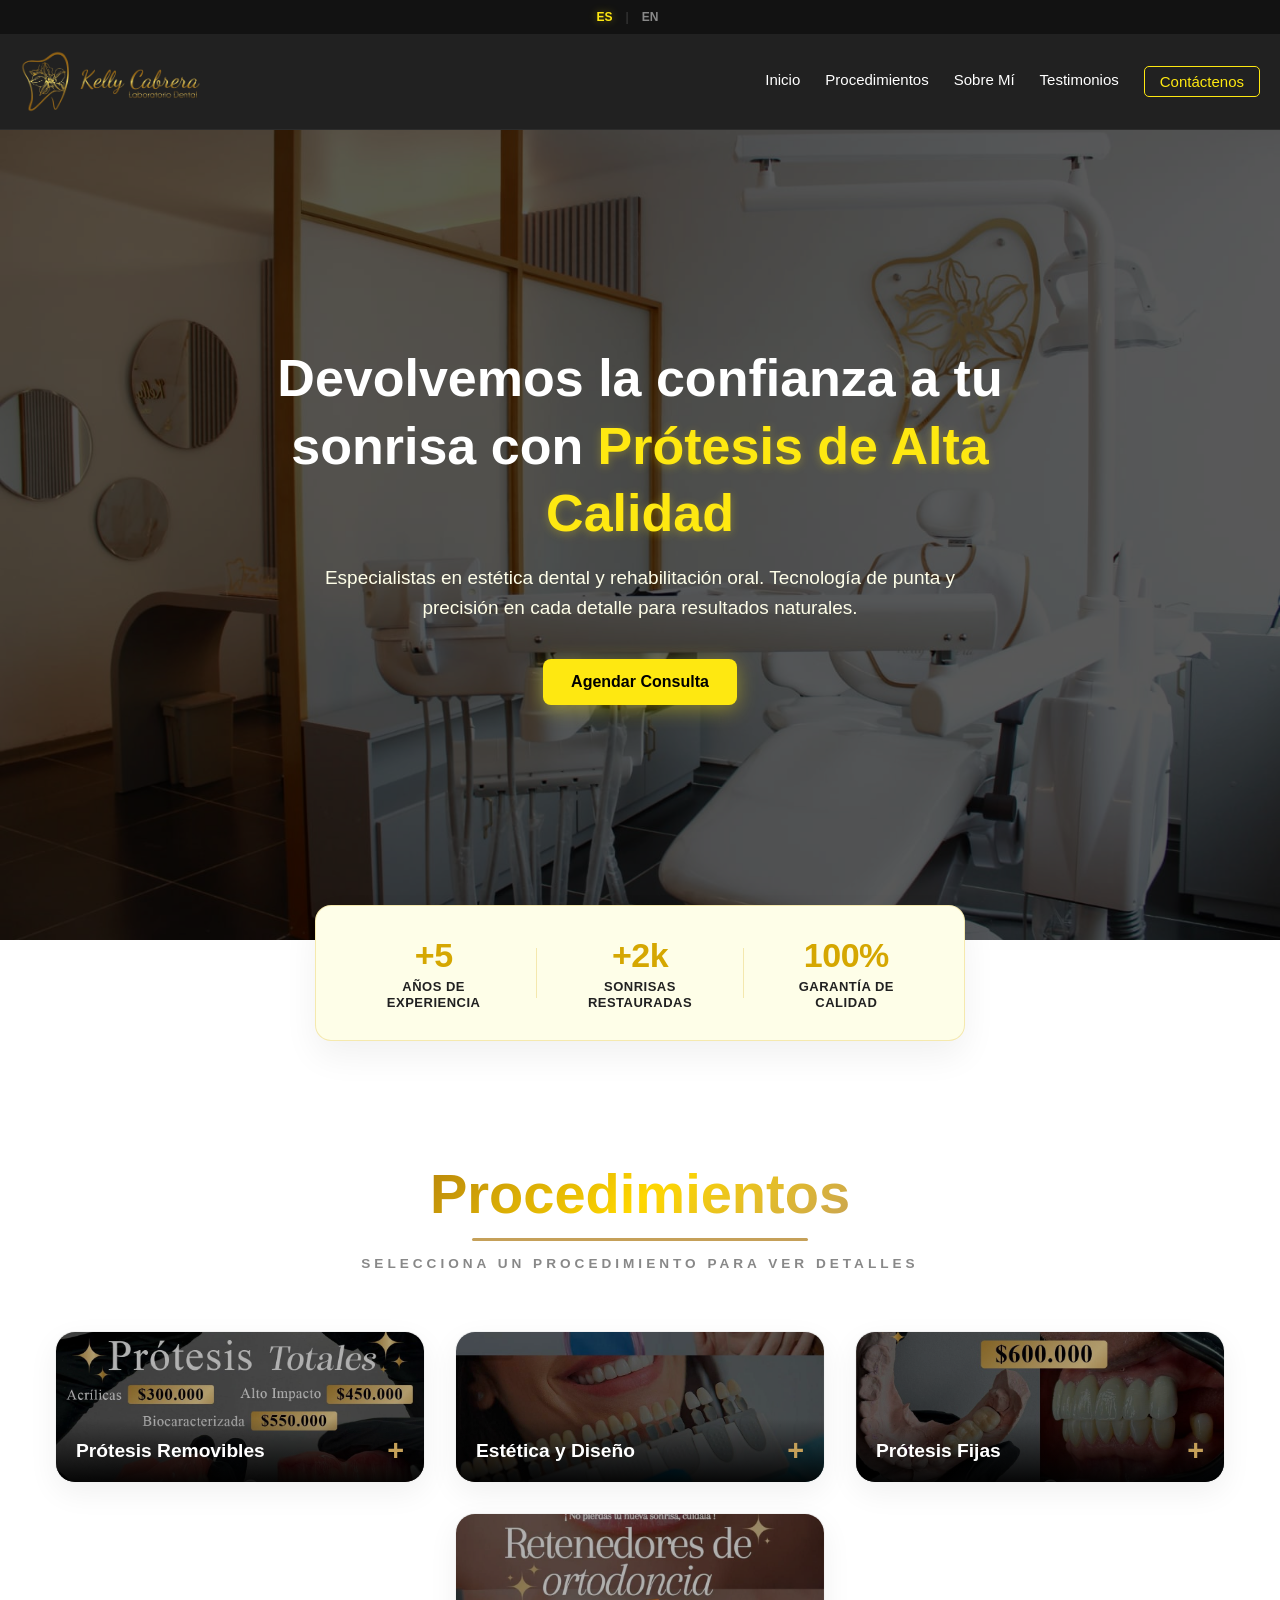
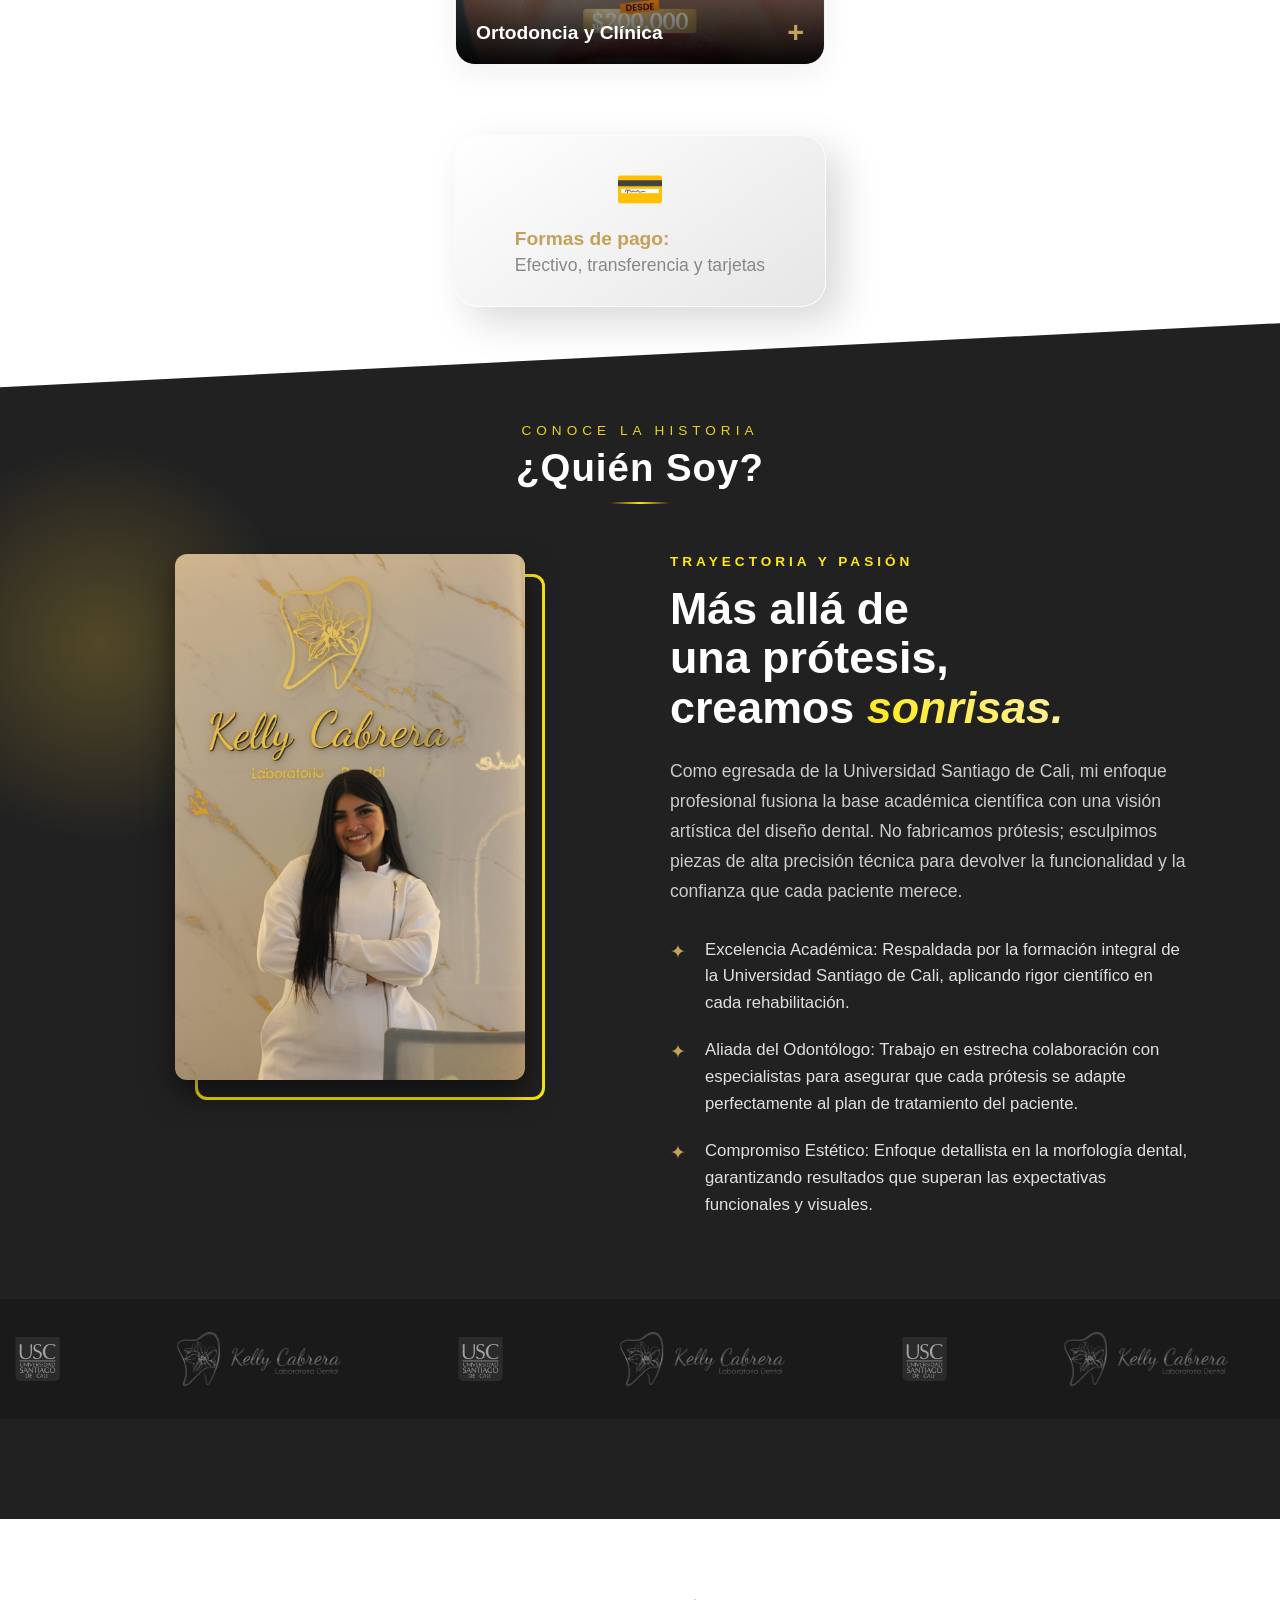
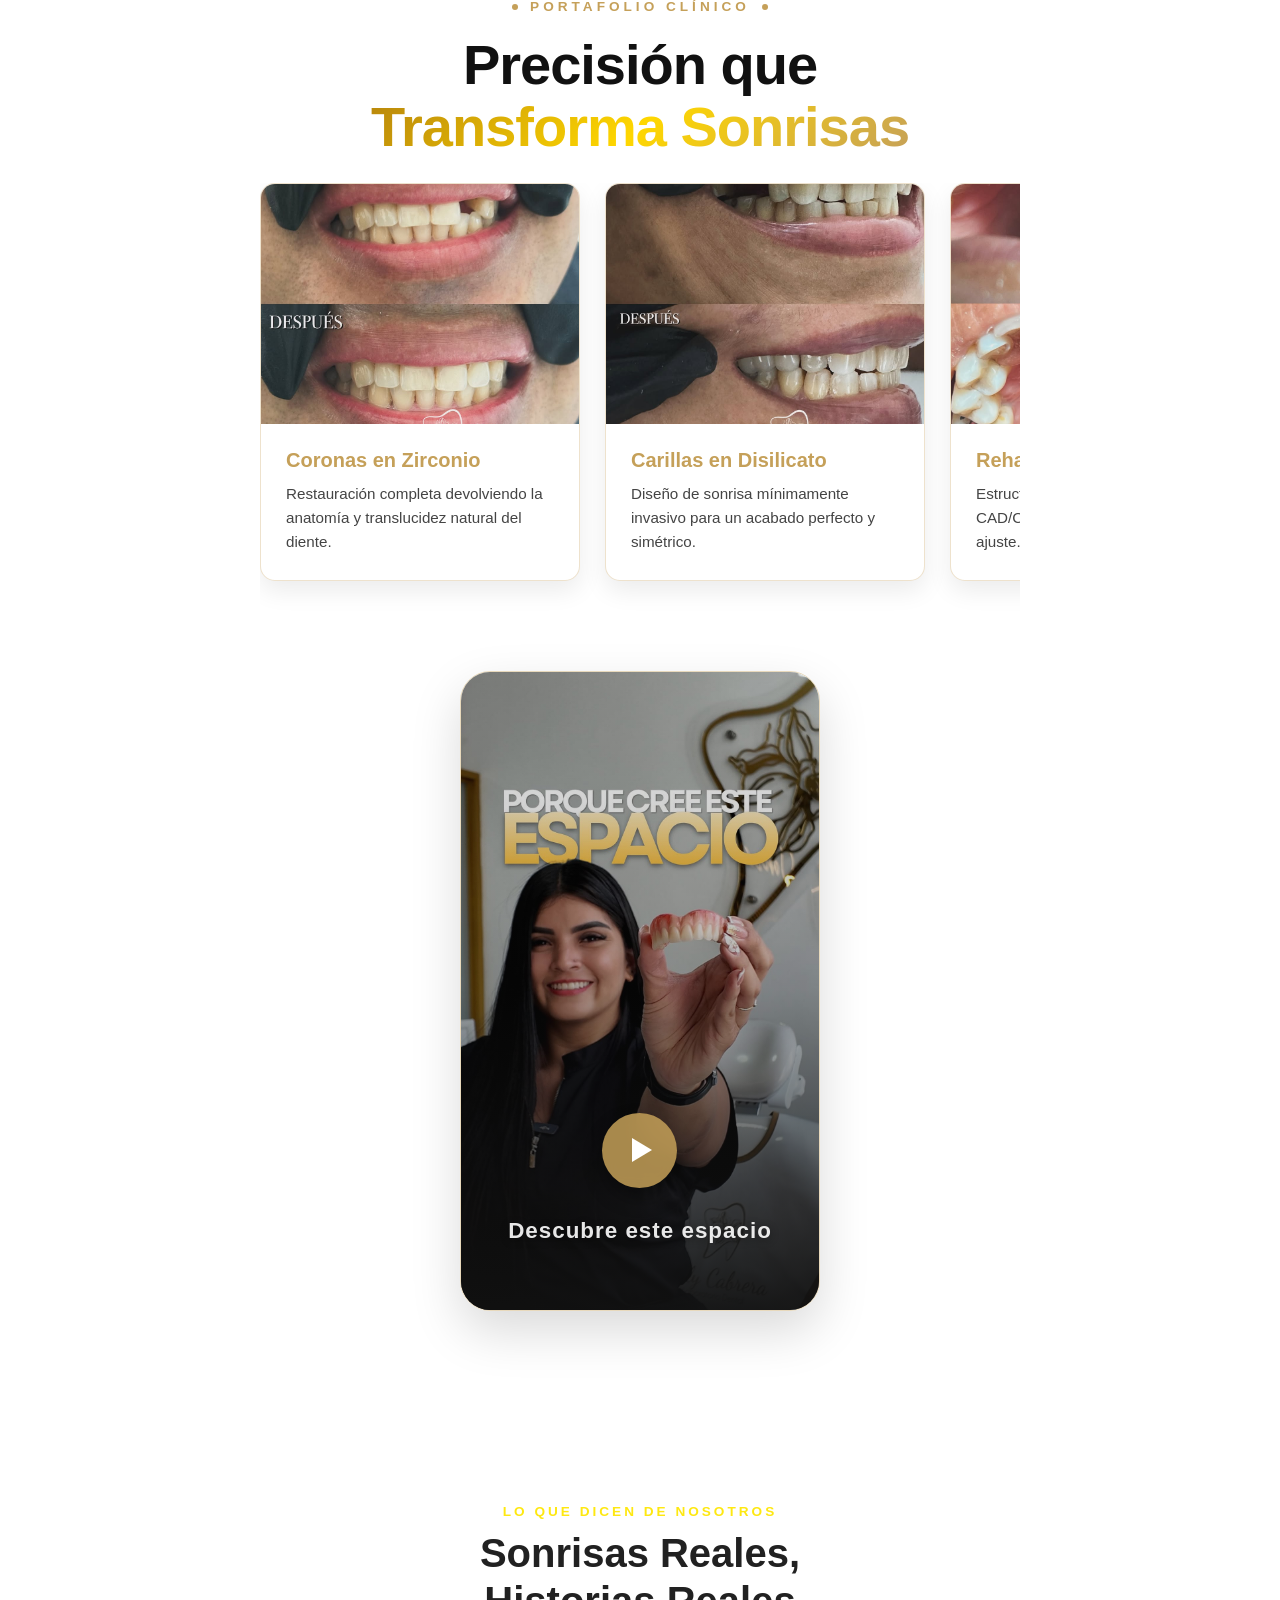
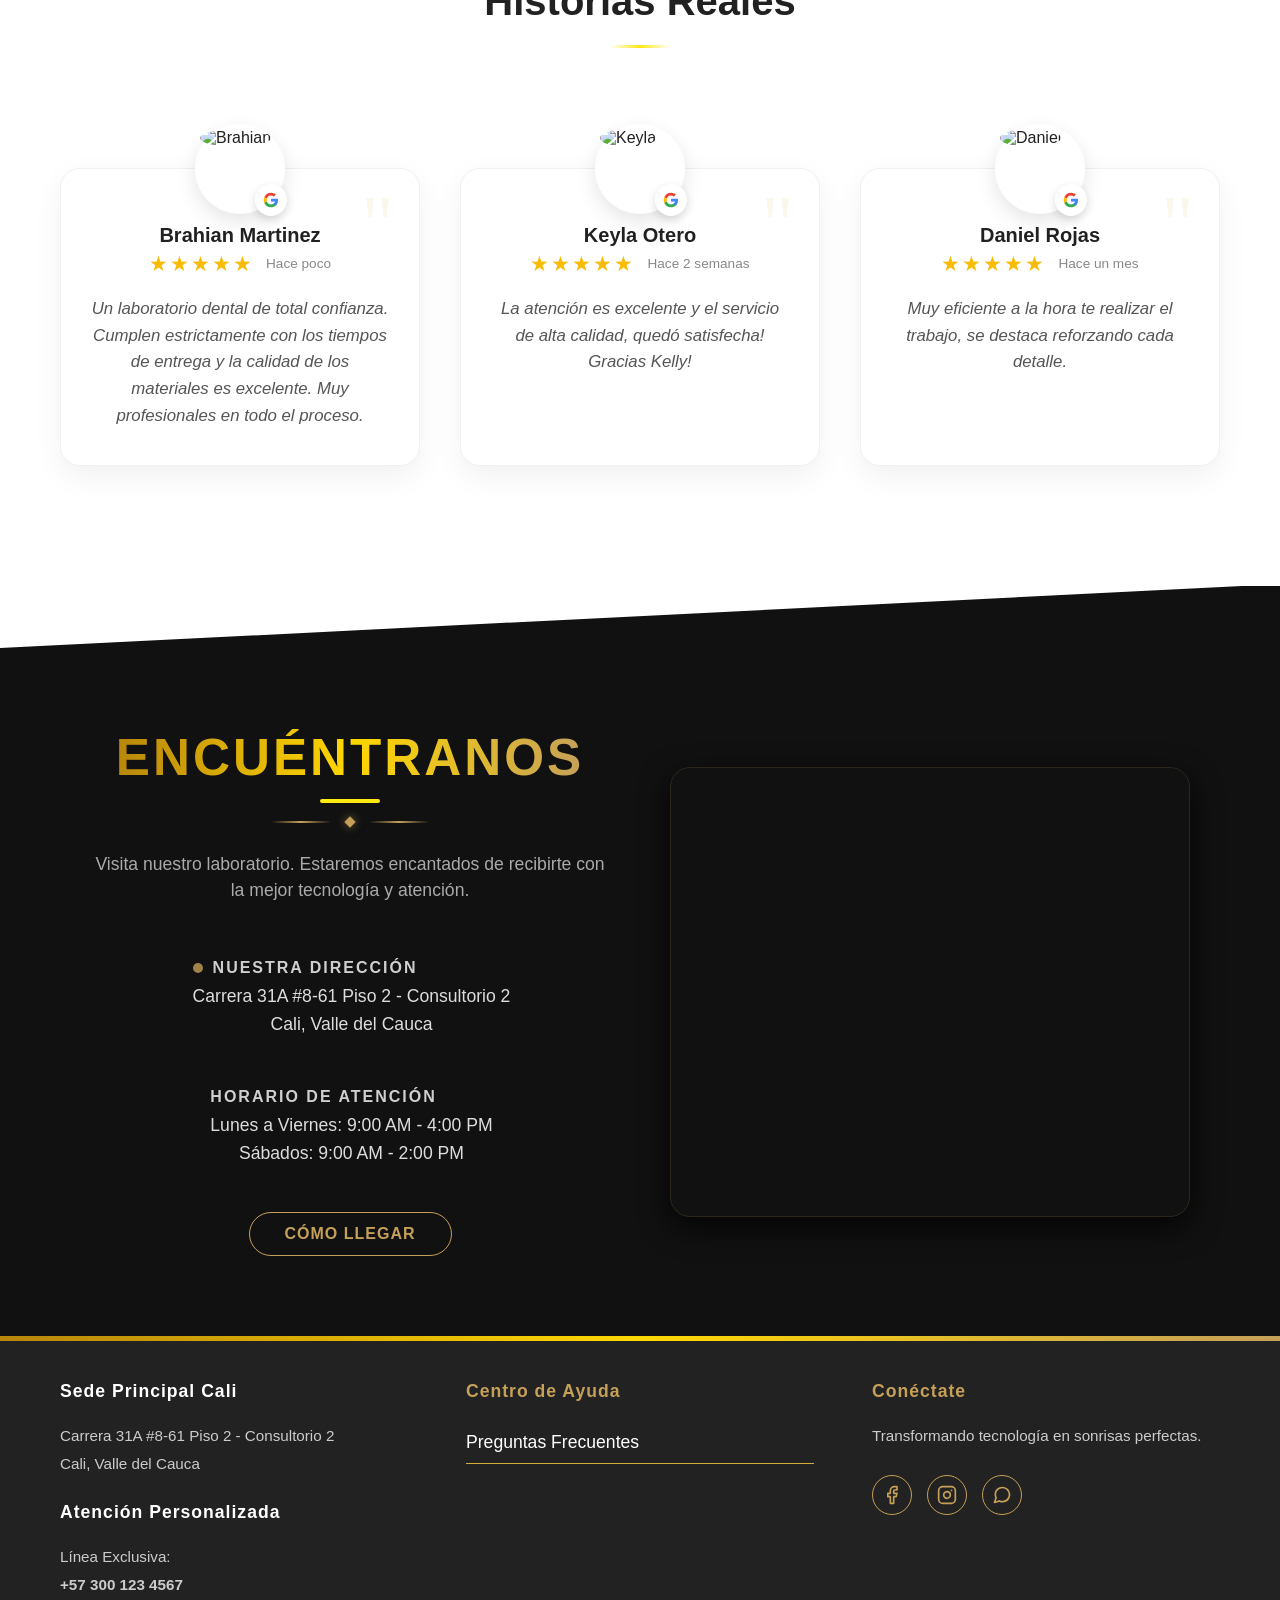
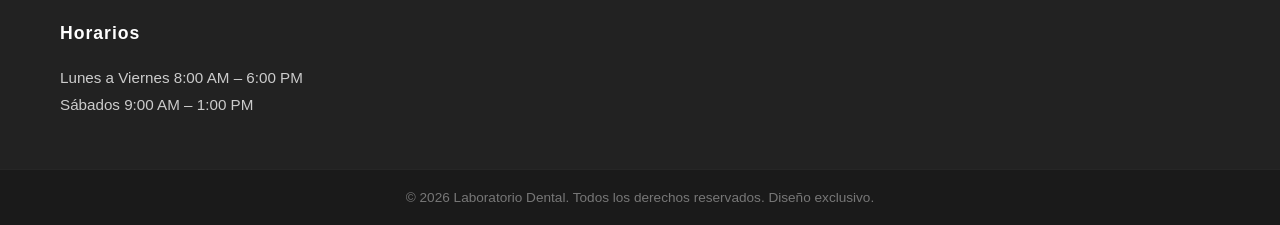
==== commit b784752b: "Terminando detalles" ====
--- a/index.html
+++ b/index.html
@@ -416,6 +416,7 @@
     <div class="swipe-indicator">
         <span>Desliza para ver más ➔</span>
     </div>
+
 </section>
 
 <section class="location-section">
@@ -467,7 +468,7 @@
     <script src="script.js"></script>
 
 <!-- =========================================
-     FOOTER (PIE DE PÁGINA PREMIUM)
+     FOOTER PREMIUM (REORGANIZADO)
      ========================================= -->
 <footer class="premium-footer">
     <!-- Línea dorada superior -->
@@ -475,65 +476,40 @@
 
     <div class="footer-container">
         
-        <!-- COLUMNA 1: Información de Contacto -->
+        <!-- COLUMNA 1: Contacto -->
         <div class="footer-col contact-col">
             <h3 class="footer-heading white-text">Sede Principal Cali</h3>
-            <p class="footer-text">Carrera 31A #8-61 Piso 2 - Consultorio 2>Cali, Valle del Cauca</p>
+            <p class="footer-text">Carrera 31A #8-61 Piso 2 - Consultorio 2<br>Cali, Valle del Cauca</p>
             
             <h3 class="footer-heading white-text mt-20">Atención Personalizada</h3>
-            <p class="footer-text">Línea Exclusiva: +57 300 123 4567<br>Soporte a Odontólogos: +57 300 987 6543</p>
+            <p class="footer-text">Línea Exclusiva:<br><strong>+57 300 123 4567</strong></p>
 
             <h3 class="footer-heading white-text mt-20">Horarios</h3>
             <p class="footer-text">Lunes a Viernes 8:00 AM – 6:00 PM<br>Sábados 9:00 AM – 1:00 PM</p>
-
-            <!-- Redes Sociales (Íconos SVG puros para evitar errores) -->
+        </div>
+
+        <!-- COLUMNA 2: Centro de Ayuda -->
+        <div class="footer-col">
+            <h3 class="footer-heading gold-text">Centro de Ayuda</h3>
+            <ul class="footer-links">
+                <li><a href="#" class="faq-link">Preguntas Frecuentes</a></li>
+            </ul>
+        </div>
+
+        <!-- COLUMNA 3: Conexión -->
+        <div class="footer-col">
+            <h3 class="footer-heading gold-text">Conéctate</h3>
+            <p class="footer-text">Transformando tecnología en sonrisas perfectas.</p>
+            
             <div class="footer-socials">
-                <a href="#" class="social-icon" aria-label="Facebook">
-                    <svg viewBox="0 0 24 24" fill="none" stroke="currentColor" stroke-width="2" stroke-linecap="round" stroke-linejoin="round"><path d="M18 2h-3a5 5 0 0 0-5 5v3H7v4h3v8h4v-8h3l1-4h-4V7a1 1 0 0 1 1-1h3z"></path></svg>
-                </a>
-                <a href="#" class="social-icon" aria-label="Instagram">
-                    <svg viewBox="0 0 24 24" fill="none" stroke="currentColor" stroke-width="2" stroke-linecap="round" stroke-linejoin="round"><rect x="2" y="2" width="20" height="20" rx="5" ry="5"></rect><path d="M16 11.37A4 4 0 1 1 12.63 8 4 4 0 0 1 16 11.37z"></path><line x1="17.5" y1="6.5" x2="17.51" y2="6.5"></line></svg>
-                </a>
-                <a href="#" class="social-icon" aria-label="WhatsApp">
-                    <svg viewBox="0 0 24 24" fill="none" stroke="currentColor" stroke-width="2" stroke-linecap="round" stroke-linejoin="round"><path d="M21 11.5a8.38 8.38 0 0 1-.9 3.8 8.5 8.5 0 0 1-7.6 4.7 8.38 8.38 0 0 1-3.8-.9L3 21l1.9-5.7a8.38 8.38 0 0 1-.9-3.8 8.5 8.5 0 0 1 4.7-7.6 8.38 8.38 0 0 1 3.8-.9h.5a8.48 8.48 0 0 1 8 8v.5z"></path></svg>
-                </a>
-            </div>
-        </div>
-
-        <!-- COLUMNA 2: Acerca del Laboratorio -->
-        <div class="footer-col">
-            <h3 class="footer-heading gold-text">Acerca de nosotros</h3>
-            <ul class="footer-links">
-                <li><a href="#">Garantía de Calidad</a></li>
-                <li><a href="#">Tiempos de Entrega</a></li>
-                <li><a href="#">Políticas de Servicio</a></li>
-                <li><a href="#">Preguntas Frecuentes</a></li>
-                <li><a href="#">Casos Clínicos</a></li>
-                <li><a href="#">Trabaja con Nosotros</a></li>
-            </ul>
-        </div>
-
-        <!-- COLUMNA 3: Especialidades y Sello -->
-        <div class="footer-col relative-col">
-            <h3 class="footer-heading gold-text">Especialidades</h3>
-            <ul class="footer-links">
-                <li><a href="#">Coronas en Zirconio</a></li>
-                <li><a href="#">Diseño CAD/CAM 3D</a></li>
-                <li><a href="#">Prótesis Flexibles</a></li>
-                <li><a href="#">Carillas Estéticas</a></li>
-                <li><a href="#">Estructuras sobre Implantes</a></li>
-            </ul>
-
-            <!-- Sello de Tecnología (Estilo "Addi" pero para Laboratorio) -->
-            <div class="footer-badge">
-                <span class="badge-text">100% Precisión Digital</span>
-                <div class="badge-logo">CAD/CAM</div>
-            </div>
-        </div>
-
-    </div>
-    
-    <!-- Barra Inferior de Copyright -->
+                <a href="https://www.facebook.com/p/Kelly-Cabrera-Laboratorio-Dental-61574692121916/" class="social-icon" aria-label="Facebook"><svg viewBox="0 0 24 24" fill="none" stroke="currentColor" stroke-width="2" stroke-linecap="round" stroke-linejoin="round"><path d="M18 2h-3a5 5 0 0 0-5 5v3H7v4h3v8h4v-8h3l1-4h-4V7a1 1 0 0 1 1-1h3z"></path></svg></a>
+                <a href="https://www.instagram.com/lab.kellycabrera/" class="social-icon" aria-label="Instagram"><svg viewBox="0 0 24 24" fill="none" stroke="currentColor" stroke-width="2" stroke-linecap="round" stroke-linejoin="round"><rect x="2" y="2" width="20" height="20" rx="5" ry="5"></rect><path d="M16 11.37A4 4 0 1 1 12.63 8 4 4 0 0 1 16 11.37z"></path><line x1="17.5" y1="6.5" x2="17.51" y2="6.5"></line></svg></a>
+                <a href="https://api.whatsapp.com/send/?phone=573027084024&text=Hola%2C+quisiera+obtener+m%C3%A1s+informaci%C3%B3n.&type=phone_number&app_absent=0" class="social-icon" aria-label="WhatsApp"><svg viewBox="0 0 24 24" fill="none" stroke="currentColor" stroke-width="2" stroke-linecap="round" stroke-linejoin="round"><path d="M21 11.5a8.38 8.38 0 0 1-.9 3.8 8.5 8.5 0 0 1-7.6 4.7 8.38 8.38 0 0 1-3.8-.9L3 21l1.9-5.7a8.38 8.38 0 0 1-.9-3.8 8.5 8.5 0 0 1 4.7-7.6 8.38 8.38 0 0 1 3.8-.9h.5a8.48 8.48 0 0 1 8 8v.5z"></path></svg></a>
+            </div>
+        </div>
+
+    </div>
+    
     <div class="footer-copyright">
         <p>&copy; 2026 Laboratorio Dental. Todos los derechos reservados. Diseño exclusivo.</p>
     </div>
--- a/style.css
+++ b/style.css
@@ -2086,4 +2086,205 @@
 /* 6. (Opcional) Si la imagen ya tiene su propio título, ocultamos el título HTML para no repetirlo */
 .serv-card.active .serv-title-bar h3 {
     opacity: 0; 
-}+}
+
+/* Para que las columnas no se sientan pegadas */
+.footer-container {
+    display: flex;
+    justify-content: space-evenly; /* Distribuye uniformemente */
+    align-items: flex-start;
+    padding: 60px 20px; /* Un poco más de aire arriba y abajo */
+}
+
+/* El "Centro de Ayuda" ganará presencia */
+.footer-links {
+    list-style: none;
+    padding: 0;
+}
+
+.footer-links li a {
+    font-size: 1.1rem; /* Un pelín más grande para que tenga más peso */
+    display: block;
+    padding: 10px 0; /* Esto ayuda a que el bloque ocupe más altura visual */
+}
+
+.faq-link {
+    border-bottom: 1px solid #d4af37; /* Línea dorada sutil */
+    padding-bottom: 2px;
+    color: #fff !important; /* Blanco brillante para que destaque */
+}
+
+.faq-link:hover {
+    color: #d4af37 !important; /* Cambia a dorado al pasar el mouse */
+}
+
+.faq-link {
+    border-bottom: 1px solid #d4af37; /* Línea dorada sutil */
+    padding-bottom: 2px;
+    color: #fff !important; /* Blanco brillante para que destaque */
+}
+
+.faq-link:hover {
+    color: #d4af37 !important; /* Cambia a dorado al pasar el mouse */
+}
+
+/* Centrar ES | EN en pantallas grandes */
+@media (min-width: 768px) {
+    .top-bar {
+        display: flex;
+        justify-content: center;
+        width: 100%;
+    }
+    
+    .lang-switcher {
+        display: flex;
+        align-items: center;
+        /* Si quieres un poco más de aire arriba, descomenta la línea de abajo */
+        /* padding-top: 5px; */
+    }
+}
+
+/* Solo para pantallas grandes (PC) */
+@media (min-width: 1024px) {
+    .services-grid {
+        display: flex;
+        flex-wrap: wrap;
+        justify-content: center; /* Esto centra las tarjetas en la fila */
+        gap: 30px;
+    }
+
+    .serv-card {
+        flex: 0 0 calc(33.333% - 30px); /* Obliga a que quepan 3 por fila */
+        max-width: 400px;
+    }
+
+    /* Aquí está el truco para la tarjeta 4: 
+       La obligamos a ocupar el centro en la segunda fila */
+    .serv-card:nth-child(4) {
+        margin-left: auto;
+        margin-right: auto;
+    }
+}
+
+@media (min-width: 1024px) {
+    .location-content {
+        /* Centramos todo el texto y elementos internos */
+        text-align: center;
+        
+        /* Aseguramos que el contenido ocupe el centro del espacio disponible */
+        display: flex;
+        flex-direction: column;
+        align-items: center; /* Centra horizontalmente los elementos */
+        justify-content: center; /* Centra verticalmente si es necesario */
+    }
+
+    /* Centramos el título y el separador */
+    .premium-title-wrapper {
+        display: flex;
+        flex-direction: column;
+        align-items: center;
+        width: 100%;
+    }
+
+    /* Centramos los grupos de info */
+    .info-group {
+        text-align: center;
+        margin-left: auto;
+        margin-right: auto;
+        max-width: 80%; /* Evita que el texto sea demasiado ancho */
+    }
+}
+
+/* 1. ESTILO POR DEFECTO (Celular) */
+.hero {
+    background-image: url('img/Fondo2.jpeg');
+    background-size: cover;
+    background-position: center;
+    background-repeat: no-repeat;
+    /* Ajusta la altura para celular */
+    height: 80vh; 
+}
+
+/* 2. ESTILO PARA PC (Media Query) */
+@media (min-width: 1024px) {
+    .hero {
+        /* Aquí cambiamos el fondo por la versión de PC */
+        background-image: url('img/Fondo1.jpeg');
+        
+        /* Ajustes específicos para PC para que se vea premium */
+        background-attachment: fixed; /* Esto crea un efecto Parallax muy elegante */
+        background-position: center center;
+        height: 90vh; /* Un poco más de altura para pantallas grandes */
+    }
+}
+
+/* --- HERO SECTION CON OSCURECIMIENTO PREMIUM --- */
+.hero {
+    position: relative; /* Necesario para que el overlay funcione */
+    background-size: cover;
+    background-position: center;
+    background-repeat: no-repeat;
+    height: 80vh; /* Ajuste para celular */
+    display: flex;
+    align-items: center;
+    justify-content: center;
+    overflow: hidden;
+}
+
+/* Esta es la capa de oscurecimiento que habíamos perdido */
+.hero::before {
+    content: "";
+    position: absolute;
+    top: 0;
+    left: 0;
+    width: 100%;
+    height: 100%;
+    background-color: rgba(0, 0, 0, 0.65); /* El 0.65 es el nivel de oscuridad */
+    z-index: 1; /* Pone la sombra encima de la imagen pero debajo del texto */
+}
+
+/* Aseguramos que el contenido esté por encima de la sombra */
+.hero-container {
+    position: relative;
+    z-index: 2;
+    width: 100%;
+    text-align: center;
+}
+
+/* --- Ajuste para PC --- */
+@media (min-width: 1024px) {
+    .hero {
+        height: 90vh;
+        /* Aquí mantienes tu imagen de escritorio */
+    }
+}
+
+/* --- FOOTER RESPONSIVE --- */
+
+/* Por defecto (Celular): Una sola columna */
+.footer-container {
+    display: flex;
+    flex-direction: column; /* Apila los elementos verticalmente */
+    text-align: center;     /* Centra el texto en celular para mejor lectura */
+    gap: 30px;              /* Espacio entre los bloques */
+    padding: 40px 20px;
+}
+
+.footer-col {
+    width: 100%;            /* Ocupa todo el ancho */
+}
+
+/* Solo para PC: Volvemos a las tres columnas */
+@media (min-width: 1024px) {
+    .footer-container {
+        flex-direction: row; /* Pone las columnas una al lado de la otra */
+        text-align: left;    /* Alinea el texto a la izquierda en PC */
+        justify-content: space-between;
+    }
+    
+    .footer-col {
+        width: 30%;          /* Distribuye el espacio para 3 columnas */
+    }
+}
+
+
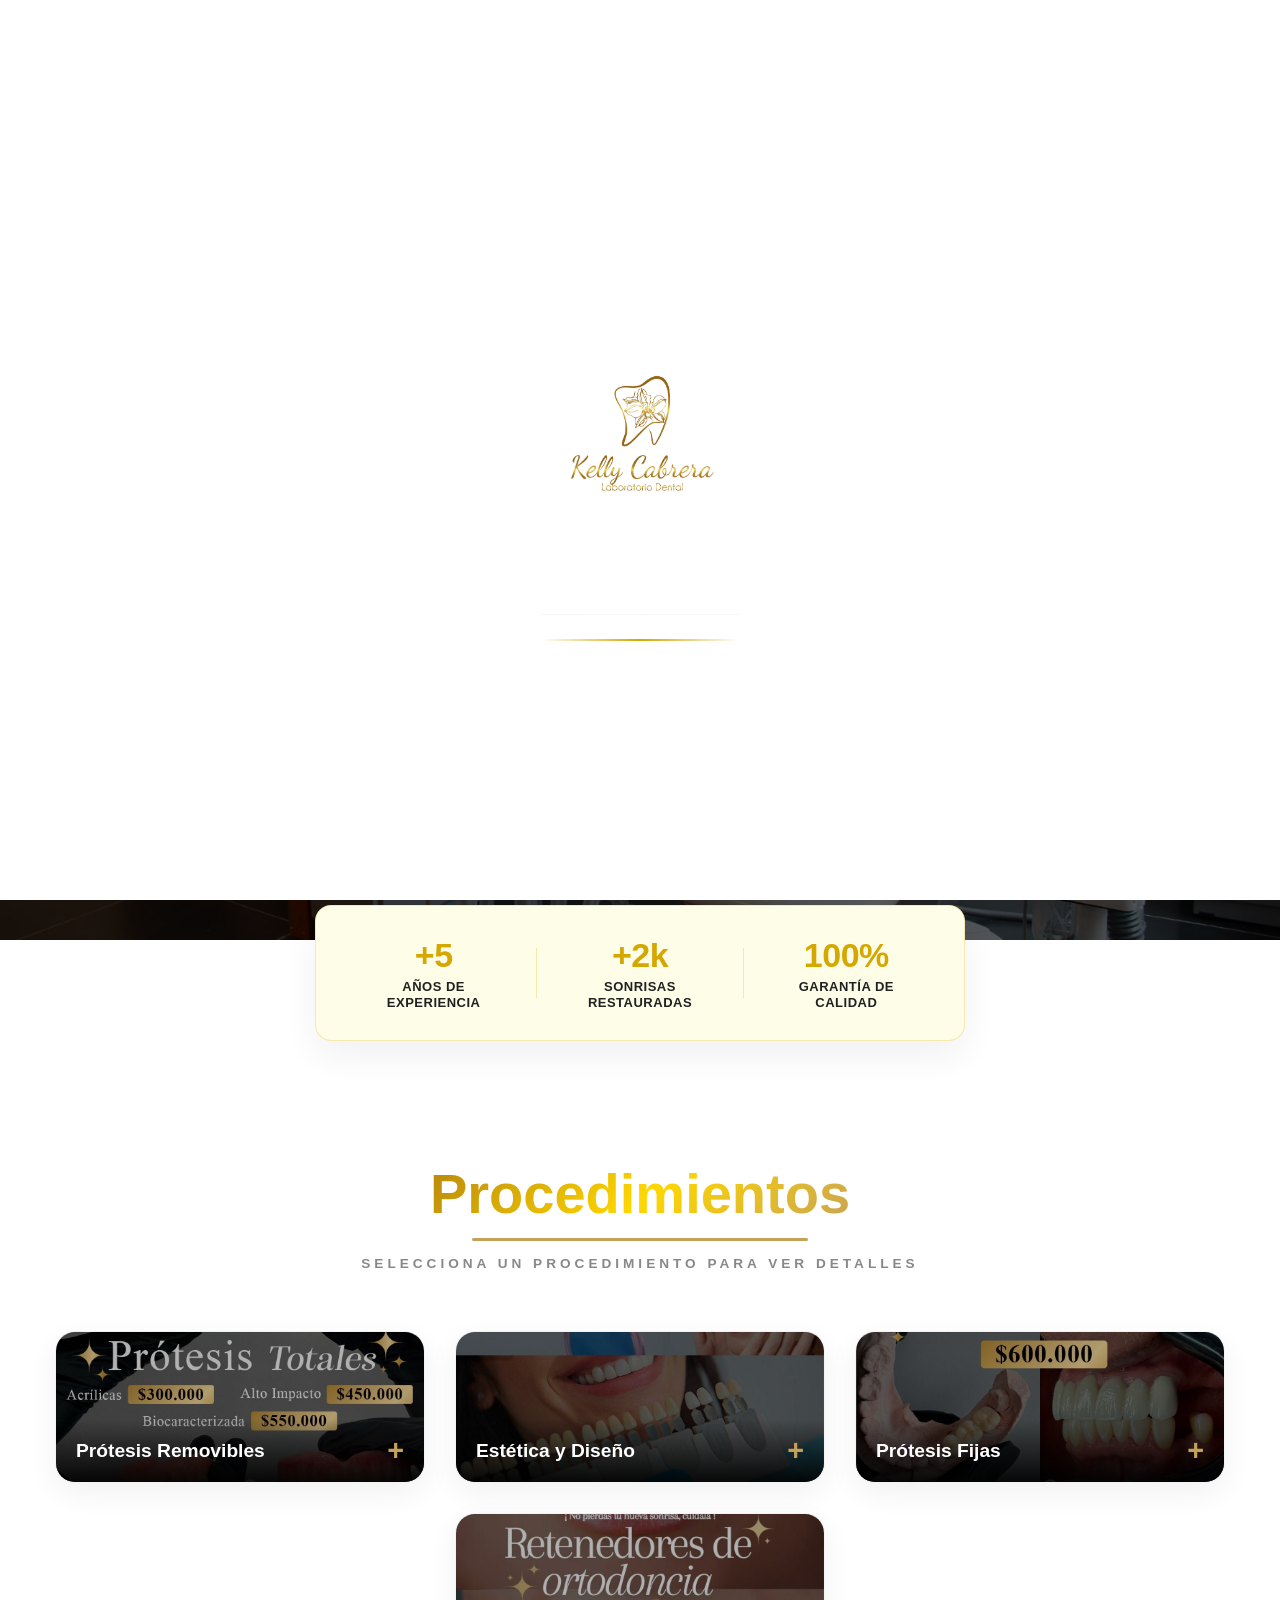
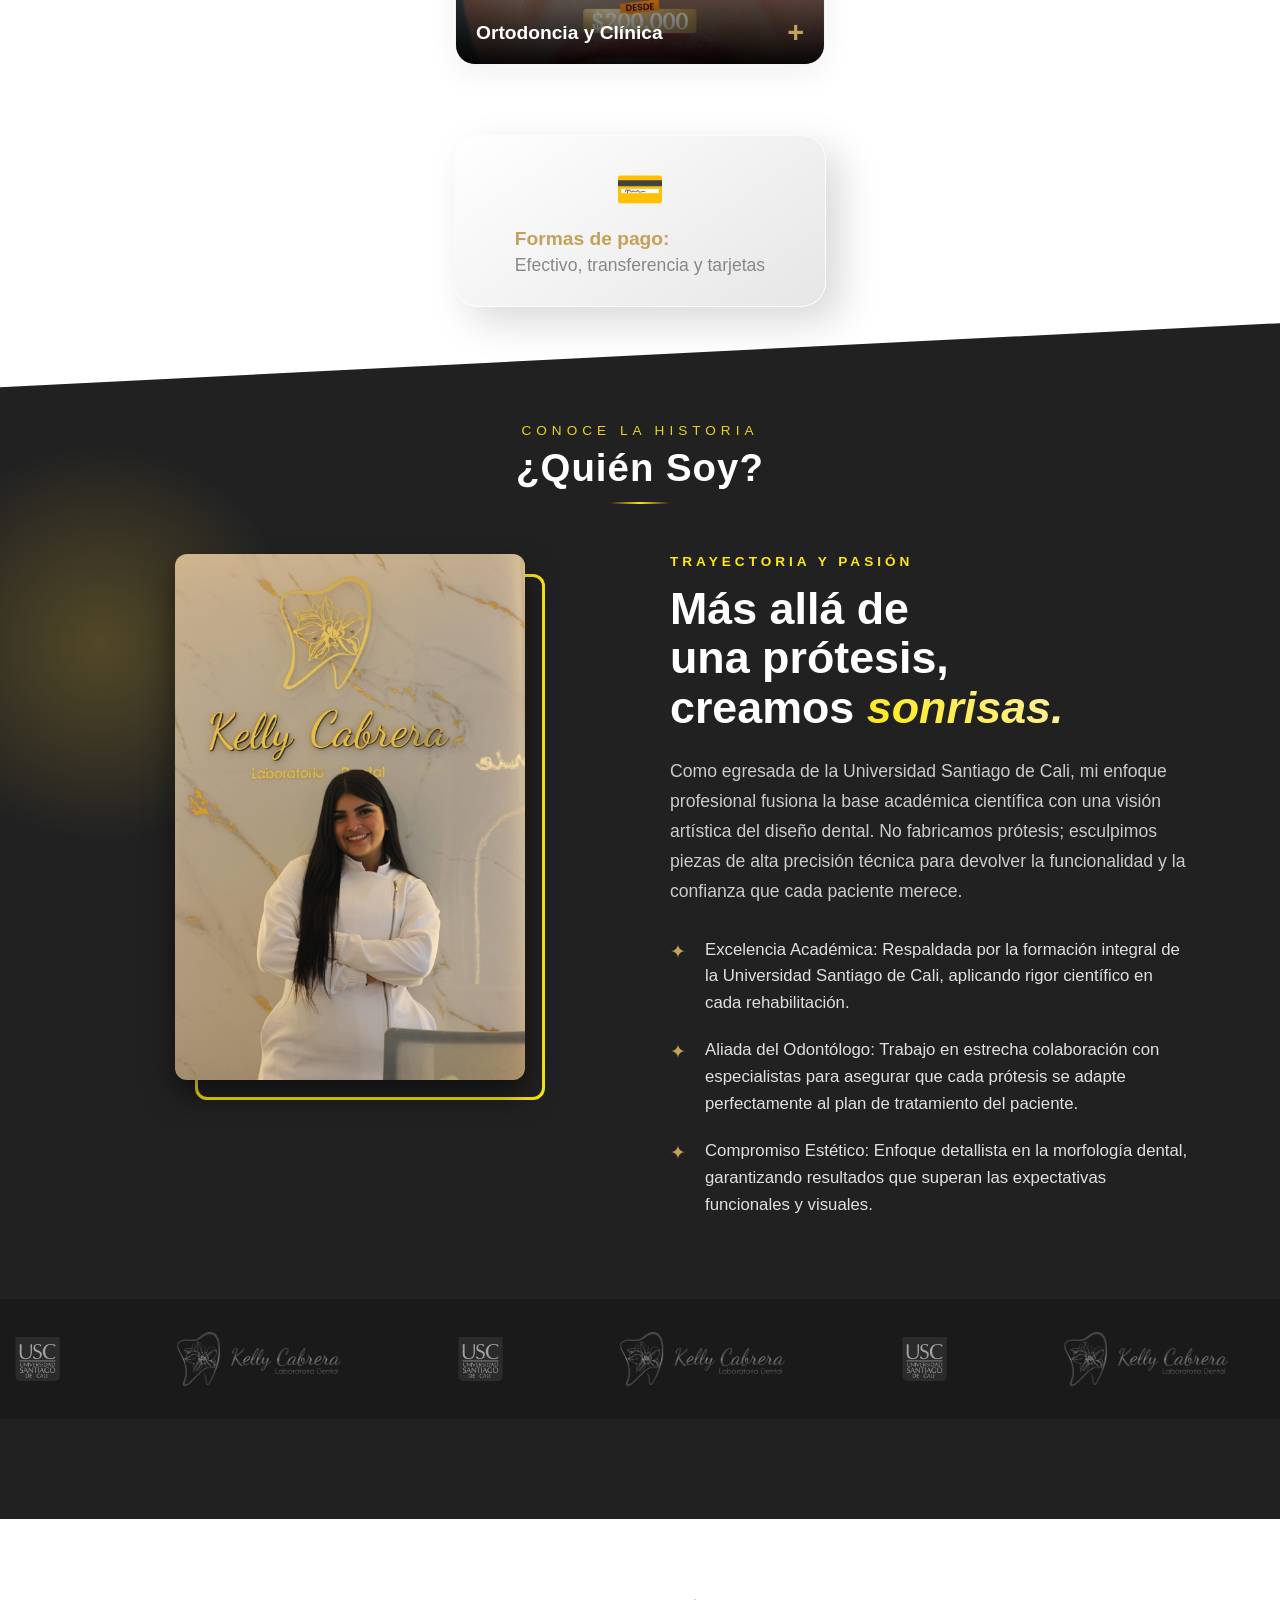
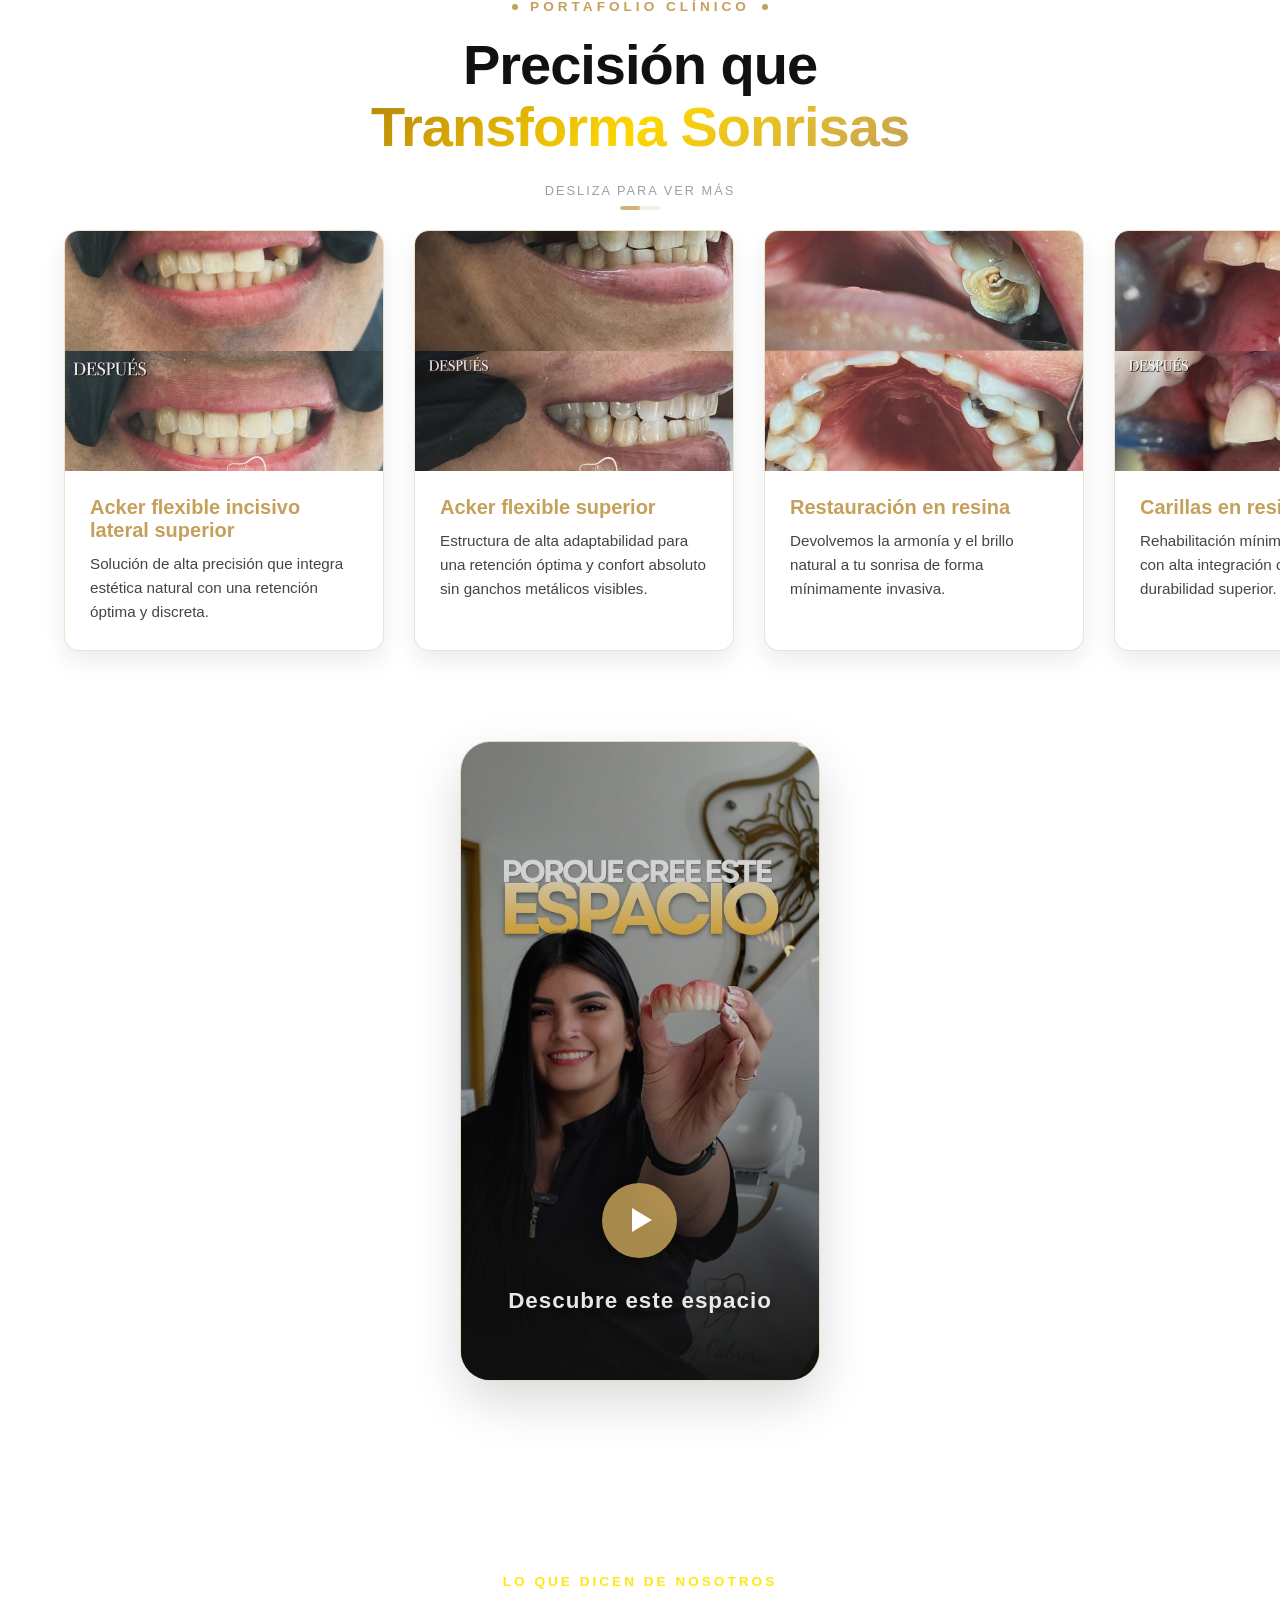
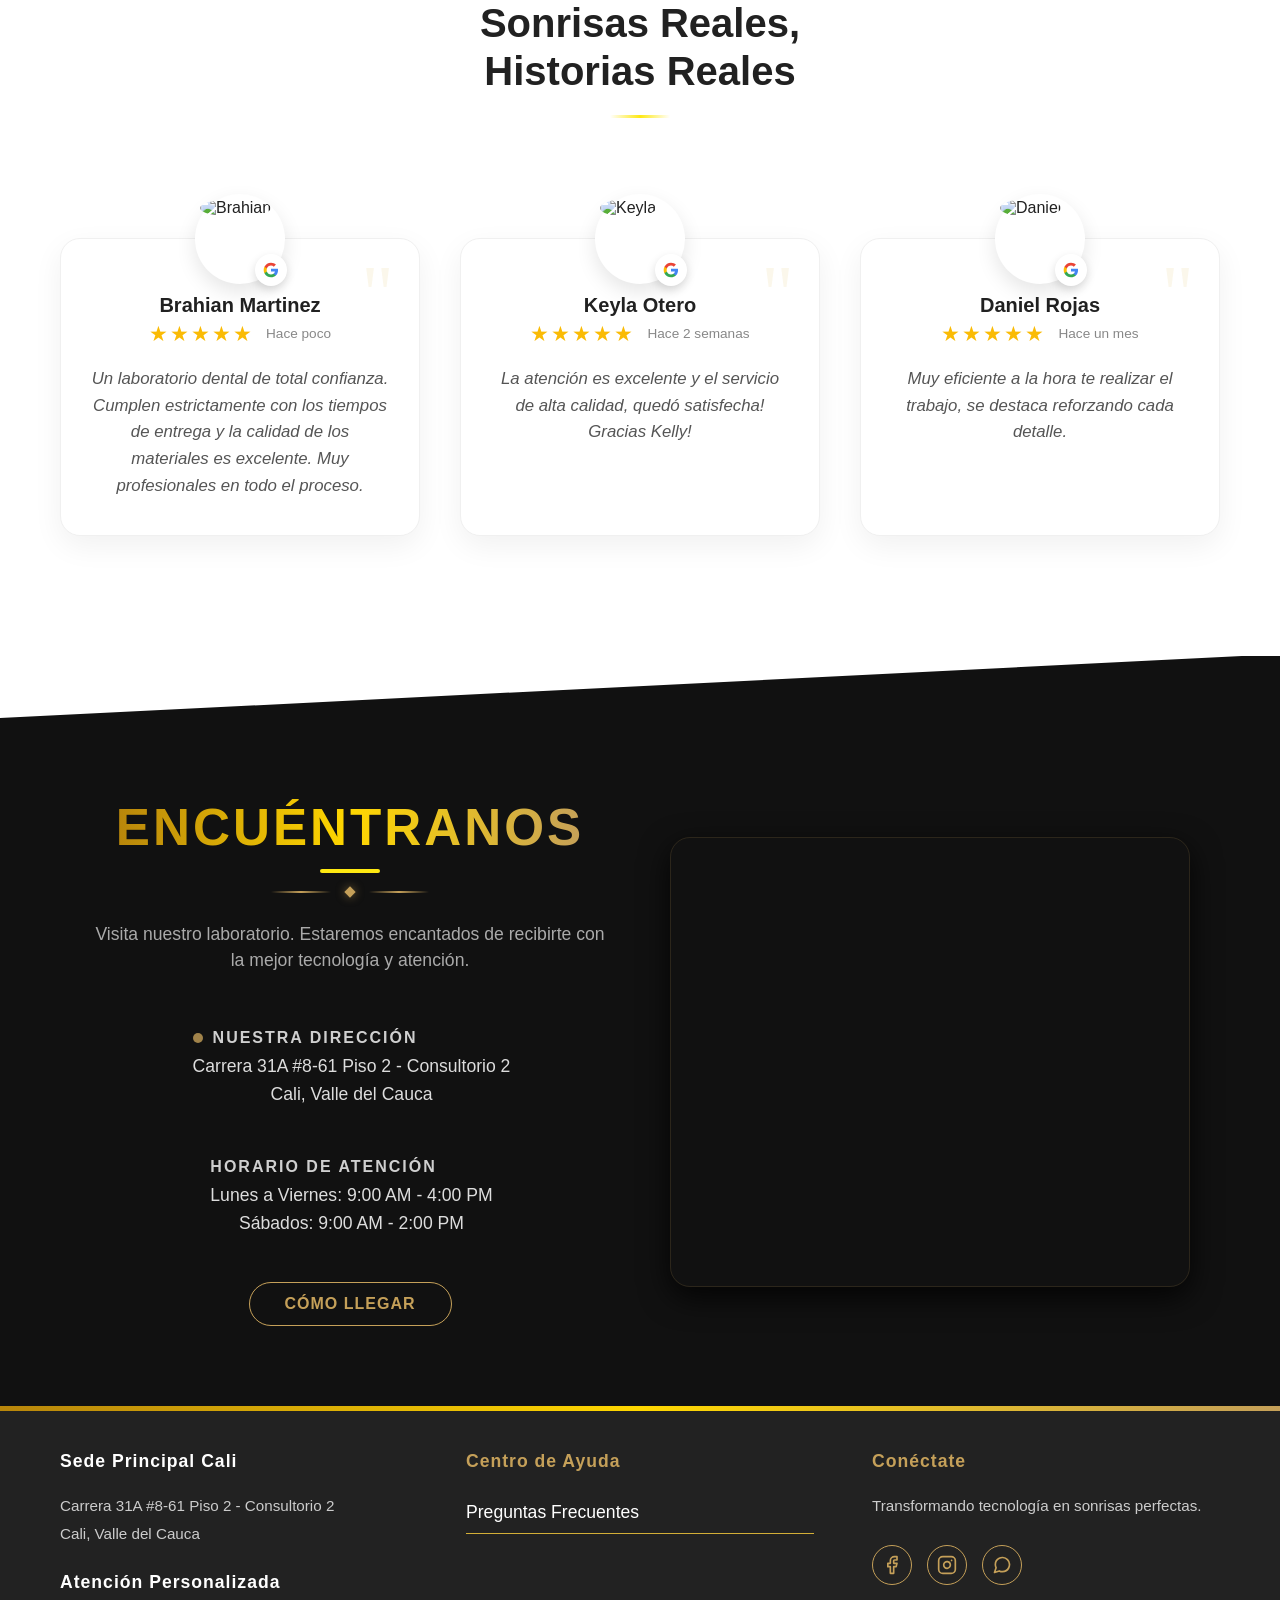
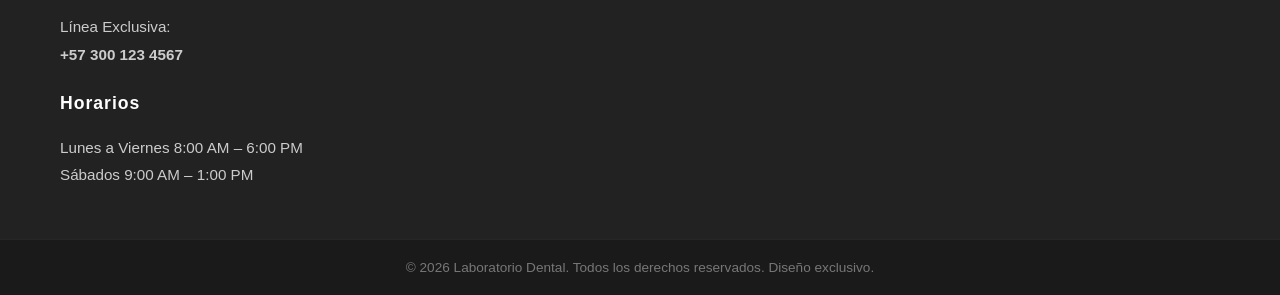
==== commit ff42158f: "Reorganizando testimonios" ====
--- a/index.html
+++ b/index.html
@@ -281,8 +281,8 @@
                     <img src="img/Proceso1.jpg" alt="Antes y Después Coronas">
                 </div>
                 <div class="case-content-light">
-                    <h3 class="case-title-dark">Coronas en Zirconio</h3>
-                    <p class="case-desc-dark">Restauración completa devolviendo la anatomía y translucidez natural del diente.</p>
+                    <h3 class="case-title-dark">Acker flexible incisivo lateral superior</h3>
+                    <p class="case-desc-dark">Solución de alta precisión que integra estética natural con una retención óptima y discreta.</p>
                 </div>
             </div>
 
@@ -292,8 +292,8 @@
                     <img src="img/Proceso2.jpg" alt="Antes y Después Carillas">
                 </div>
                 <div class="case-content-light">
-                    <h3 class="case-title-dark">Carillas en Disilicato</h3>
-                    <p class="case-desc-dark">Diseño de sonrisa mínimamente invasivo para un acabado perfecto y simétrico.</p>
+                    <h3 class="case-title-dark">Acker flexible superior</h3>
+                    <p class="case-desc-dark">Estructura de alta adaptabilidad para una retención óptima y confort absoluto sin ganchos metálicos visibles.</p>
                 </div>
             </div>
 
@@ -303,8 +303,8 @@
                     <img src="img/Proceso3.jpg" alt="Antes y Después Implantes">
                 </div>
                 <div class="case-content-light">
-                    <h3 class="case-title-dark">Rehabilitación Implantes</h3>
-                    <p class="case-desc-dark">Estructura híbrida diseñada en CAD/CAM para máxima precisión y ajuste.</p>
+                    <h3 class="case-title-dark">Restauración en resina</h3>
+                    <p class="case-desc-dark">Devolvemos la armonía y el brillo natural a tu sonrisa de forma mínimamente invasiva.</p>
                 </div>
             </div>
 
@@ -314,8 +314,41 @@
                     <img src="img/Proceso4.jpg" alt="Antes y Después Prótesis">
                 </div>
                 <div class="case-content-light">
-                    <h3 class="case-title-dark">Prótesis Total Acrílica</h3>
-                    <p class="case-desc-dark">Recuperación de la función masticatoria con encía caracterizada de alto impacto.</p>
+                    <h3 class="case-title-dark">Carillas en resina</h3>
+                    <p class="case-desc-dark">Rehabilitación mínimamente invasiva con alta integración cromática y durabilidad superior.</p>
+                </div>
+            </div>
+
+                        <!-- TARJETA 4 -->
+            <div class="case-card-light">
+                <div class="case-image-wrapper">
+                    <img src="img/Proceso5.jpg" alt="Antes y Después Prótesis">
+                </div>
+                <div class="case-content-light">
+                    <h3 class="case-title-dark">Restauracion en resina</h3>
+                    <p class="case-desc-dark">Técnica de estratificación avanzada que recupera la anatomía funcional y la estética natural del diente.</p>
+                </div>
+            </div>
+
+                        <!-- TARJETA 4 -->
+            <div class="case-card-light">
+                <div class="case-image-wrapper">
+                    <img src="img/Proceso6.jpg" alt="Antes y Después Prótesis">
+                </div>
+                <div class="case-content-light">
+                    <h3 class="case-title-dark">Restauración en resina</h3>
+                    <p class="case-desc-dark">Integración invisible con el tejido dental, devolviendo forma, brillo y tono natural con mínima intervención.</p>
+                </div>
+            </div>
+
+                        <!-- TARJETA  7 -->
+            <div class="case-card-light">
+                <div class="case-image-wrapper">
+                    <img src="img/Proceso7.jpg" alt="Antes y Después Prótesis">
+                </div>
+                <div class="case-content-light">
+                    <h3 class="case-title-dark">Carillas en resina de alta estetica.</h3>
+                    <p class="case-desc-dark">modelado preciso capa a capa para armonizar forma, color y textura con resultados naturales.º</p>
                 </div>
             </div>
 
--- a/style.css
+++ b/style.css
@@ -2287,4 +2287,50 @@
     }
 }
 
-
+/* --- ESCAPE DEL CONTENEDOR --- */
+.clinical-cases-slider-section {
+    position: relative;
+    width: 100%;
+    /* Si esto tiene overflow: hidden, el slider se cortará */
+    overflow: visible !important; 
+}
+
+.cases-slider {
+    display: flex !important;
+    flex-wrap: nowrap !important;
+    overflow-x: auto !important;
+    
+    /* Esta es la clave: posicionamiento fuera del flujo normal */
+    position: relative;
+    width: 100vw !important;
+    left: 50%;
+    right: 50%;
+    margin-left: -50vw !important;
+    margin-right: -50vw !important;
+    
+    /* Padding para que los elementos respiren */
+    padding-left: 5vw !important;
+    padding-right: 5vw !important;
+    gap: 30px !important;
+    
+    /* Limpieza */
+    -webkit-overflow-scrolling: touch;
+}
+
+.scroll-hint {
+    display: flex; /* Asegúrate de que sea visible */
+    align-items: center;
+    justify-content: center;
+    margin-top: 20px; /* Separación del título */
+    margin-bottom: 20px; /* Separación del slider */
+    z-index: 10; /* Para que quede por encima de las tarjetas */
+    position: relative; /* Asegura que no se desplace por el overflow */
+    opacity: 0.8;
+}
+
+/* Opcional: Si quieres que solo se vea en PC */
+@media (max-width: 1023px) {
+    .scroll-hint {
+        display: none; /* O manténlo si también quieres que se vea en móvil */
+    }
+}
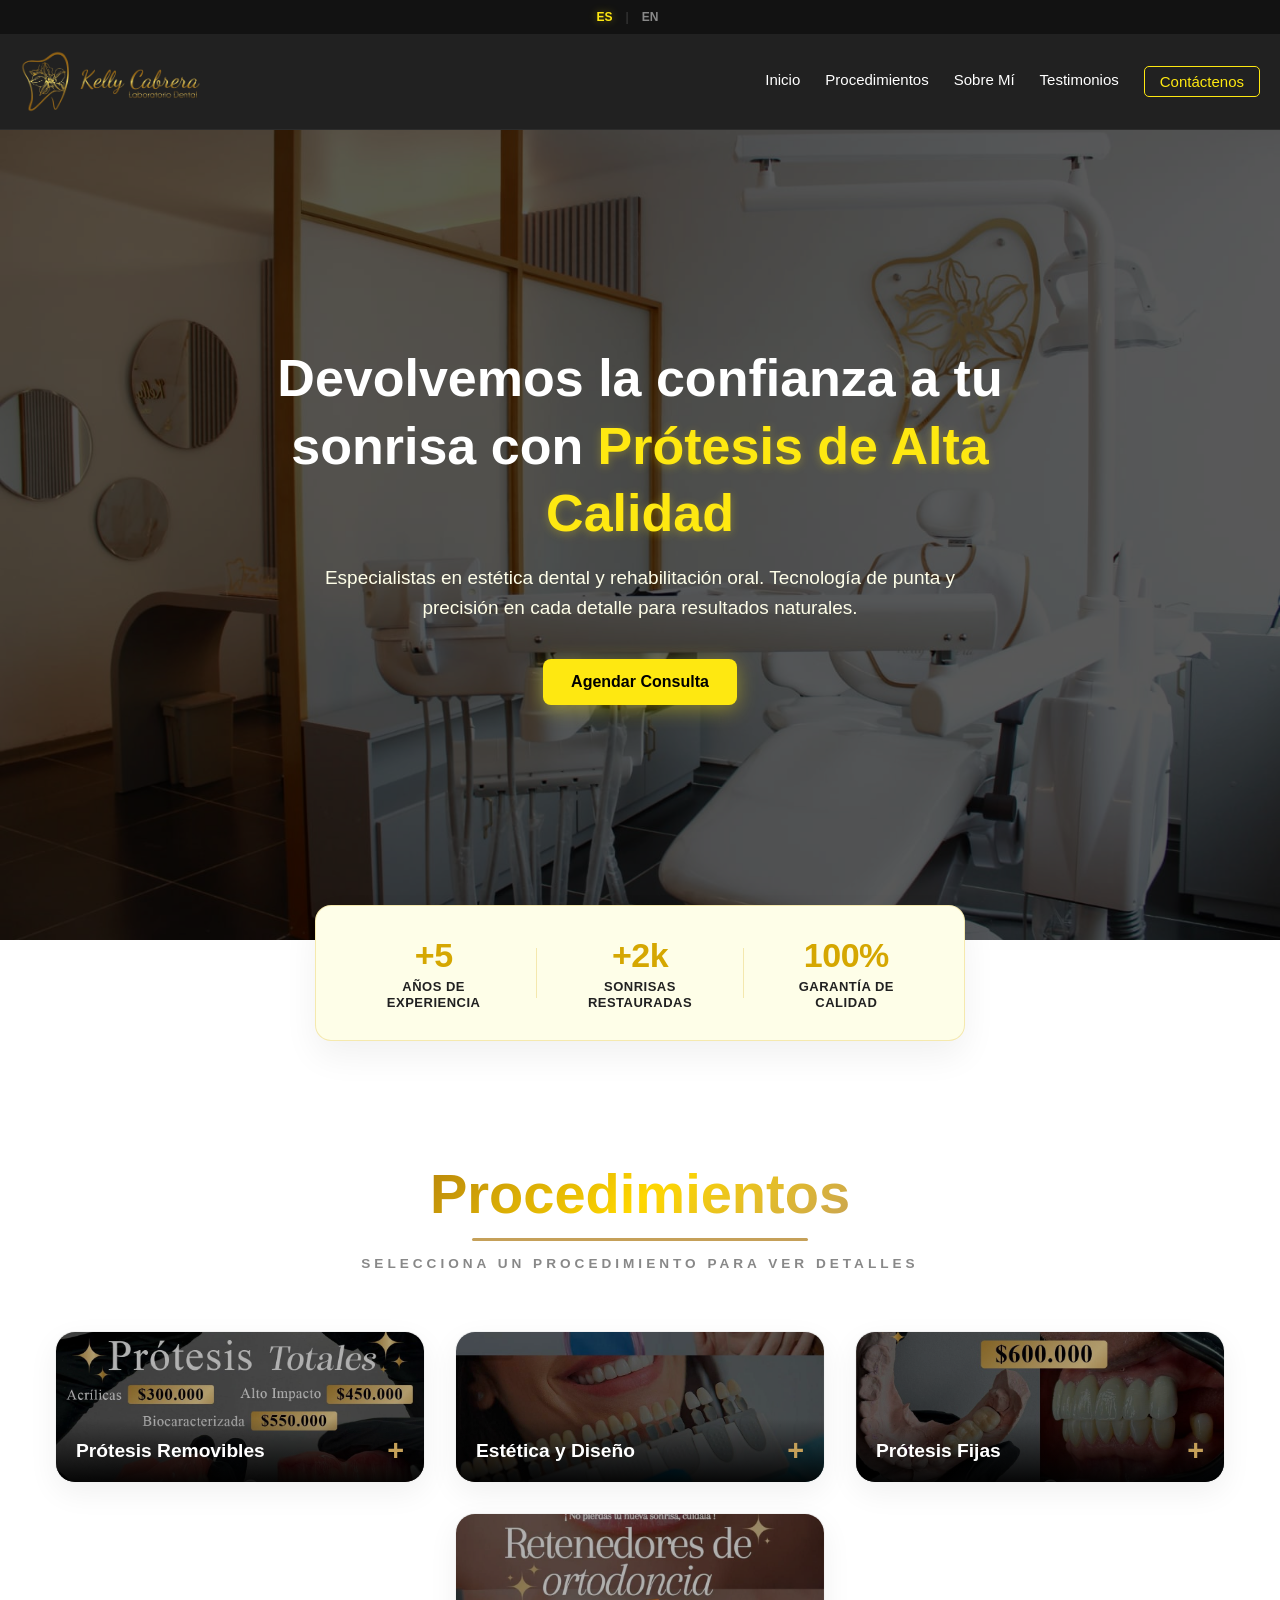
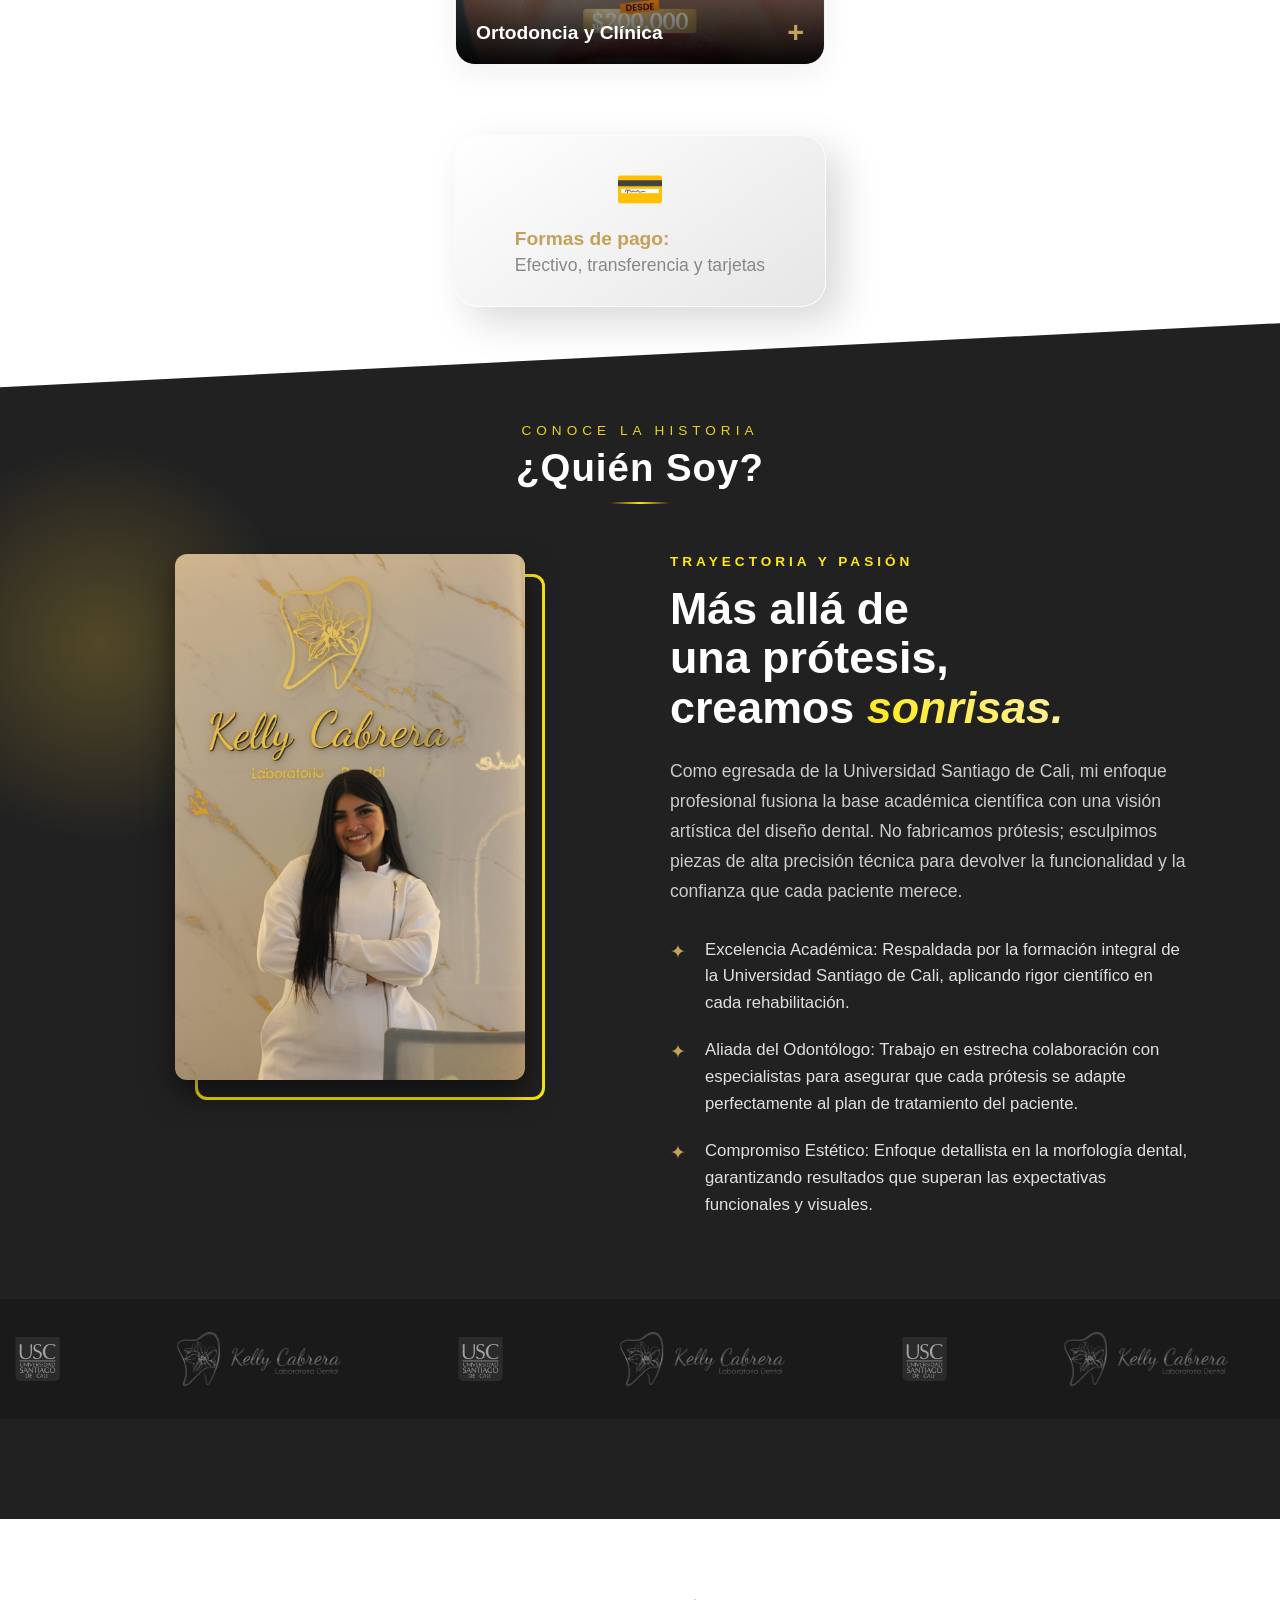
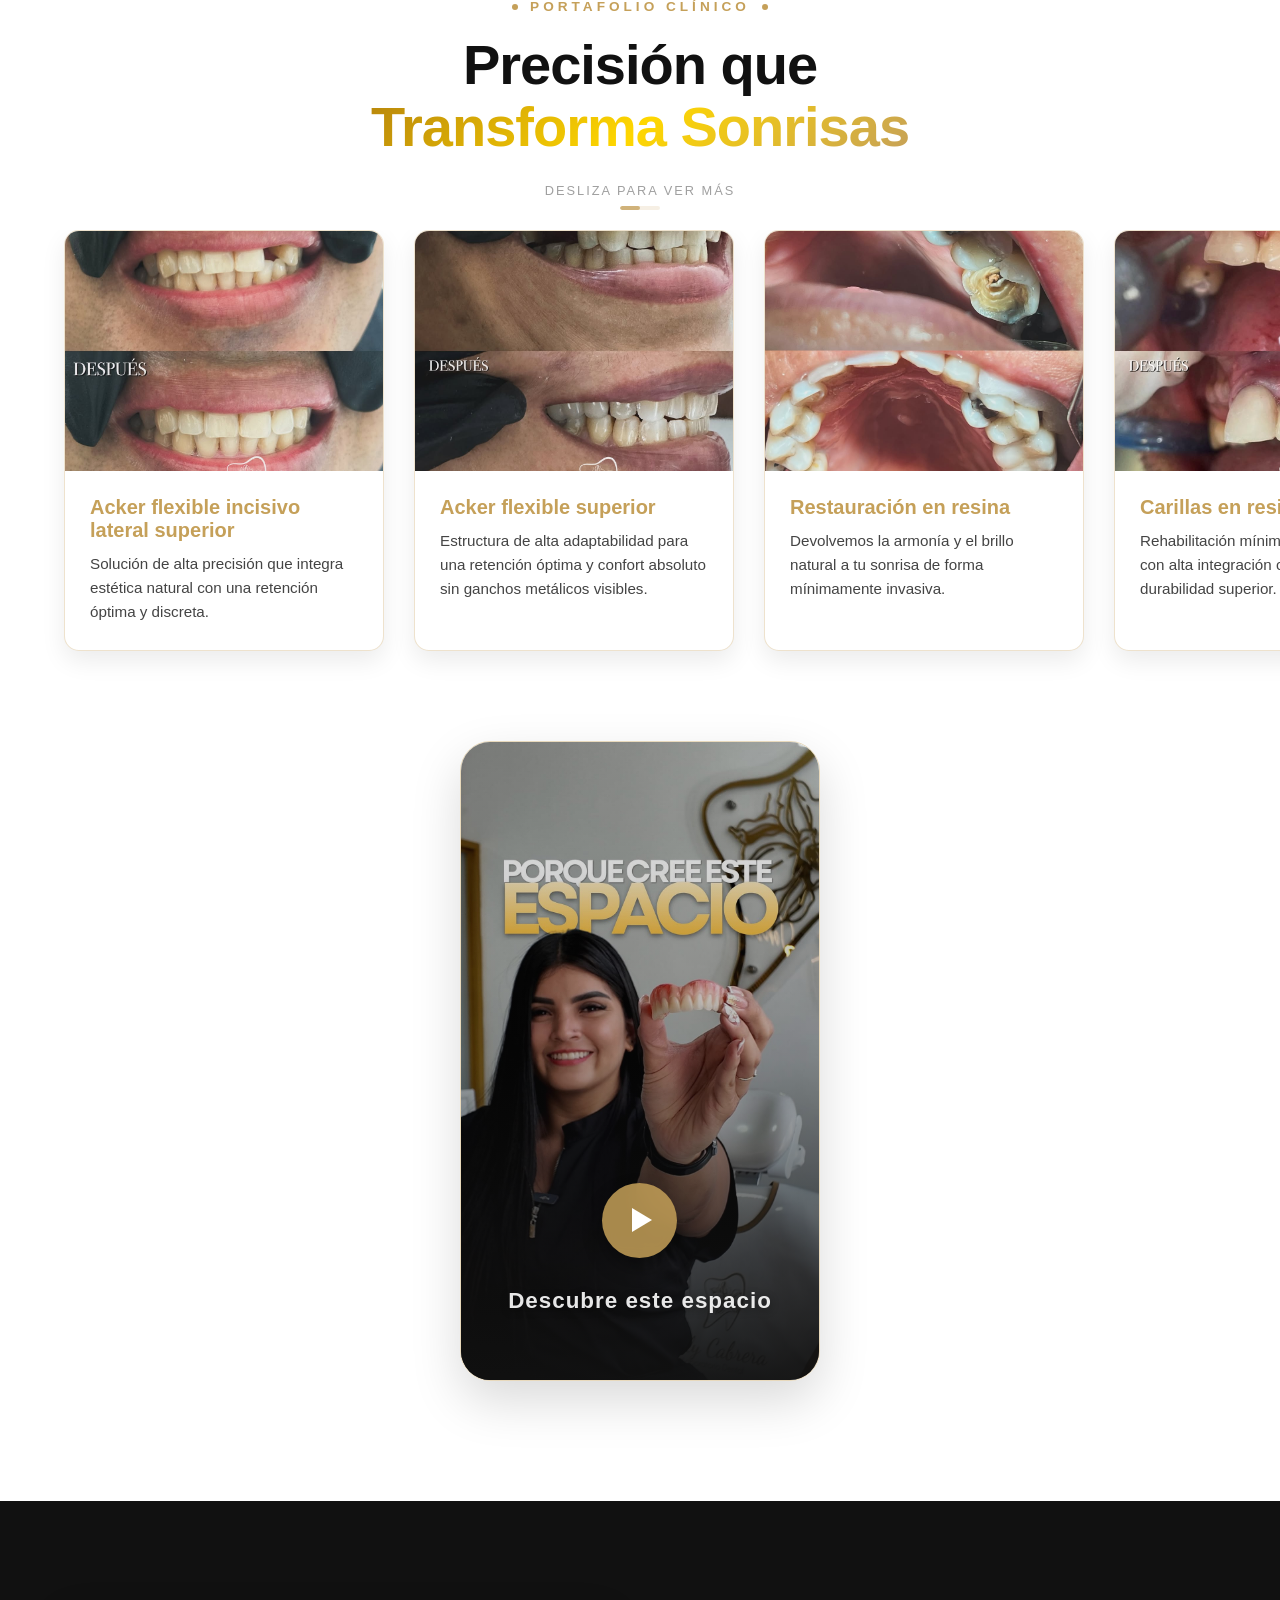
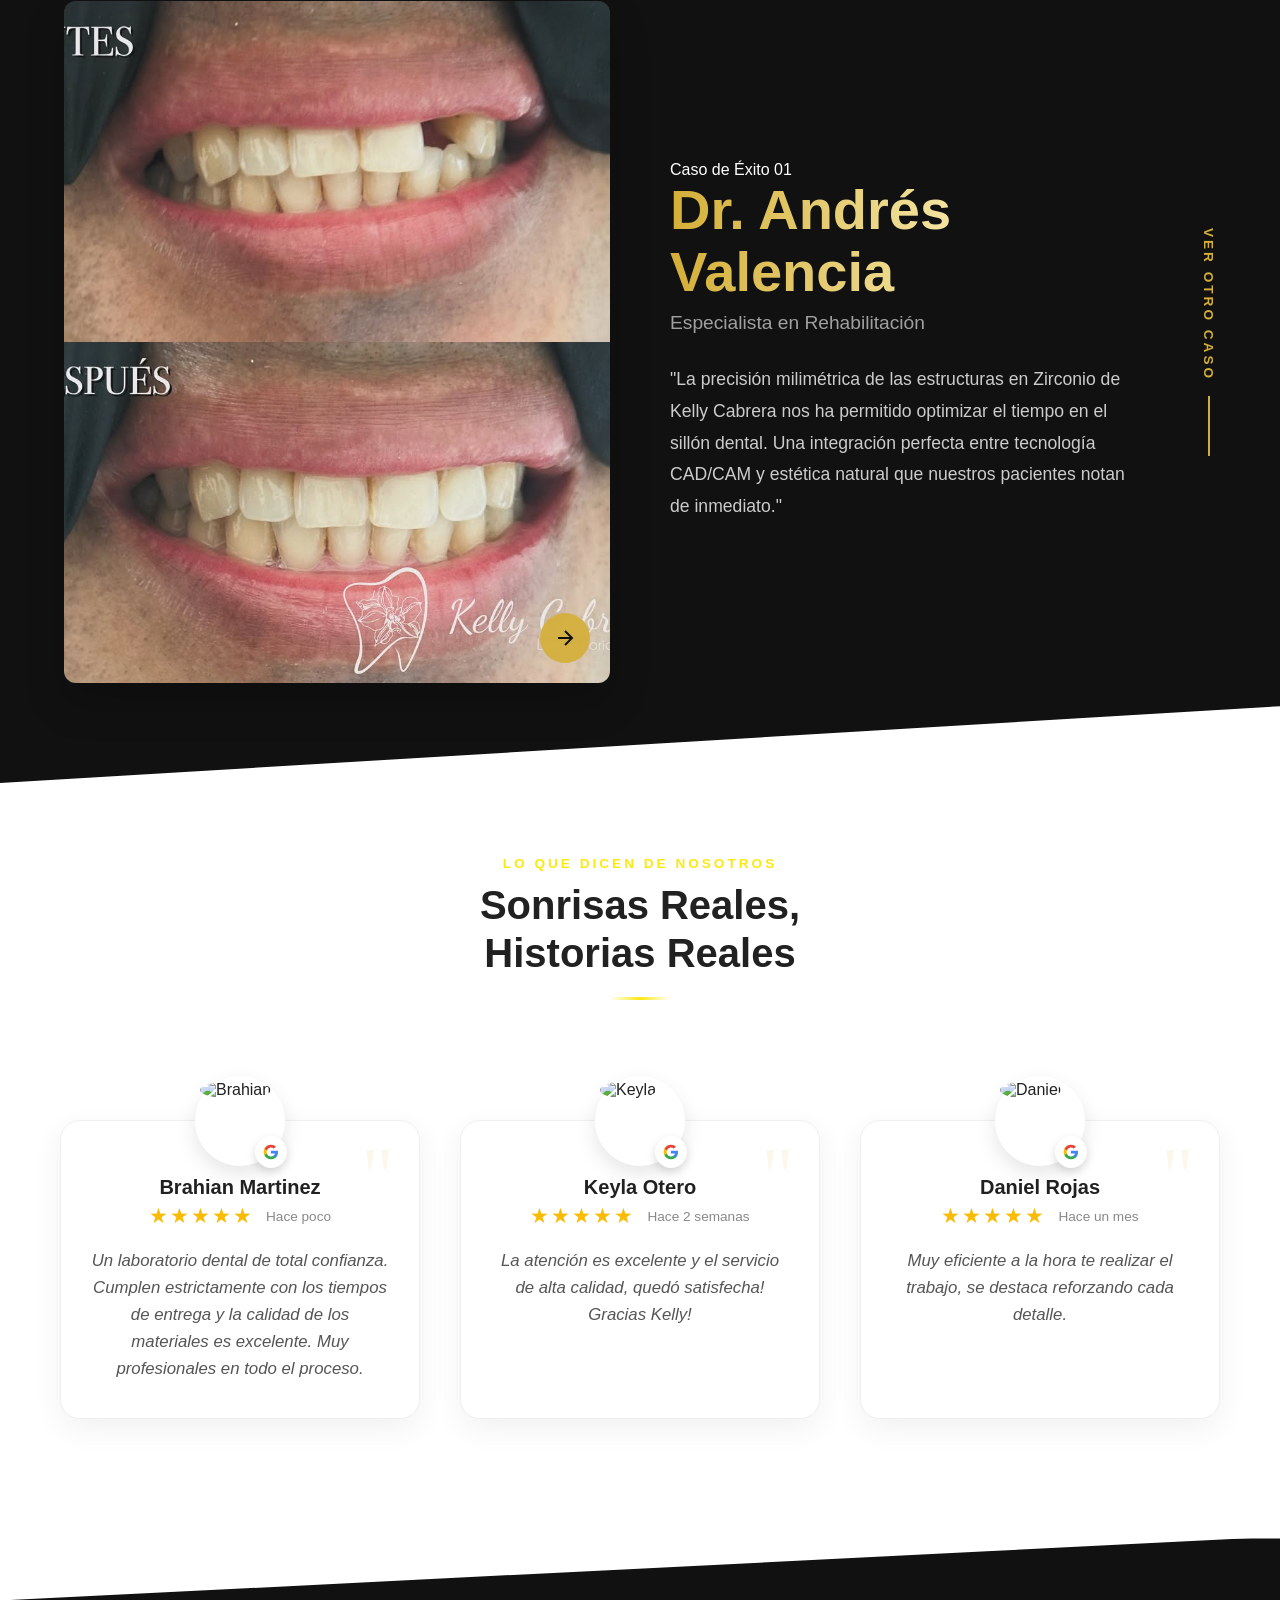
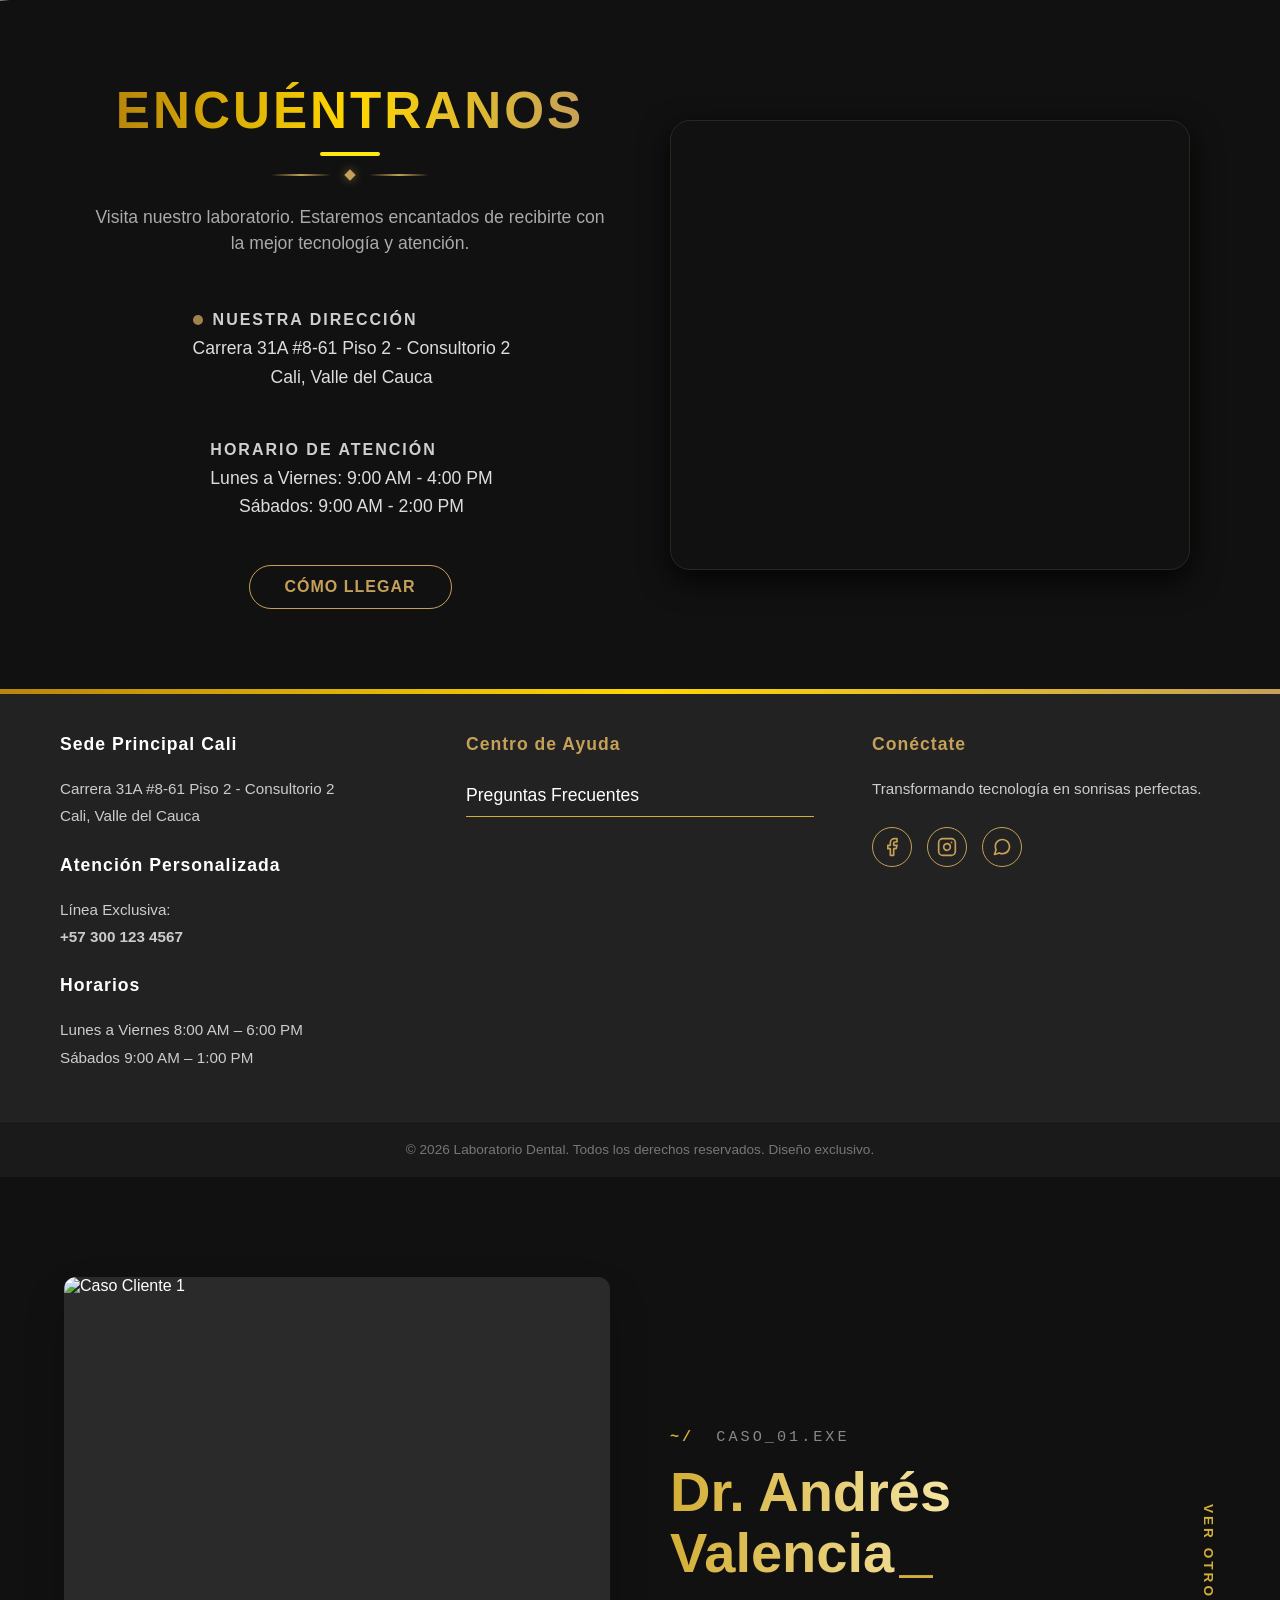
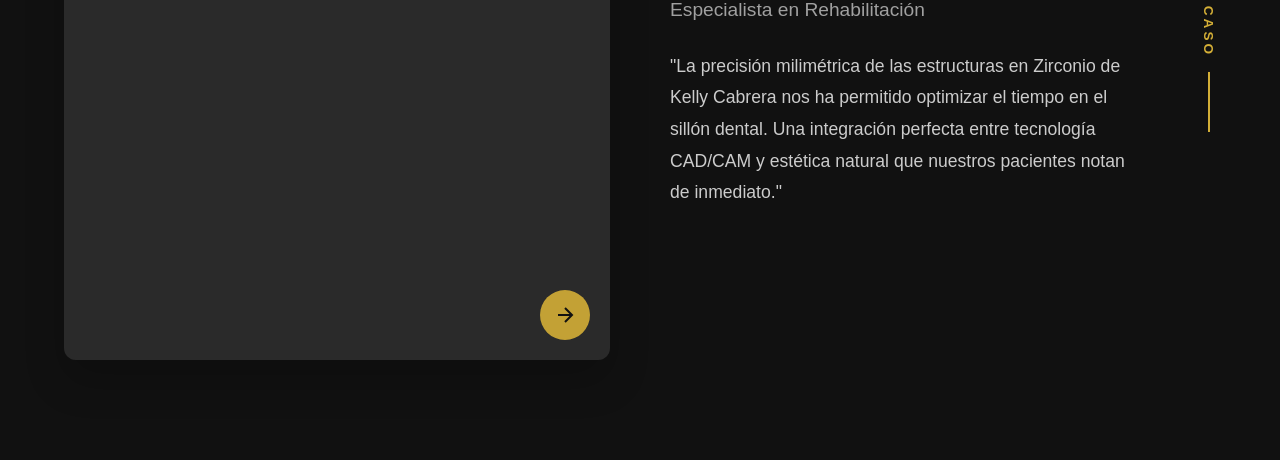
==== commit 883812fe: "Finalizando" ====
--- a/index.html
+++ b/index.html
@@ -370,6 +370,65 @@
         </div>
 </section>
 
+<!-- =========================================
+     SECCIÓN: CLIENTES / TESTIMONIOS DINÁMICOS
+     ========================================= -->
+<section id="testimonios" class="trusted-clients-section theme-dark">
+    <div class="clients-wrapper">
+        
+        <!-- CLIENTE 1 (Fondo Oscuro - Activo por defecto) -->
+        <div class="client-slide active-client" id="client-1">
+            <div class="client-visual">
+                <div class="img-carousel">
+                    <!-- Pon aquí las rutas de tus 3 imágenes del cliente 1 -->
+                    <img src="img/Proceso1.jpg" alt="Caso Cliente 1" class="c-img active-img">
+                    <img src="img/Proceso2.jpg" alt="Caso Cliente 1" class="c-img">
+                    <img src="img/Proceso3.jpg" alt="Caso Cliente 1" class="c-img">
+                </div>
+                <!-- Botón flotante para cambiar foto (Interno) -->
+                <button class="cycle-photo-btn" onclick="nextPhoto(1)" aria-label="Cambiar foto">
+                    <svg viewBox="0 0 24 24" fill="none" stroke="currentColor" stroke-width="2"><path d="M5 12h14M12 5l7 7-7 7"/></svg>
+                </button>
+            </div>
+            <div class="client-info">
+                <span class="client-badge">Caso de Éxito 01</span>
+                <h2 class="client-name">Dr. Andrés Valencia</h2>
+                <h3 class="client-clinic">Especialista en Rehabilitación</h3>
+                <p class="client-review">"La precisión milimétrica de las estructuras en Zirconio de Kelly Cabrera nos ha permitido optimizar el tiempo en el sillón dental. Una integración perfecta entre tecnología CAD/CAM y estética natural que nuestros pacientes notan de inmediato."</p>
+            </div>
+        </div>
+
+        <!-- CLIENTE 2 (Fondo Blanco - Oculto por defecto) -->
+        <div class="client-slide" id="client-2">
+            <div class="client-visual">
+                <div class="img-carousel">
+                    <!-- Pon aquí las rutas de tus 3 imágenes del cliente 2 -->
+                    <img src="img/c2-img1.jpg" alt="Caso Cliente 2" class="c-img active-img">
+                    <img src="img/c2-img2.jpg" alt="Caso Cliente 2" class="c-img">
+                    <img src="img/c2-img3.jpg" alt="Caso Cliente 2" class="c-img">
+                </div>
+                <!-- Botón flotante para cambiar foto (Interno) -->
+                <button class="cycle-photo-btn" onclick="nextPhoto(2)" aria-label="Cambiar foto">
+                    <svg viewBox="0 0 24 24" fill="none" stroke="currentColor" stroke-width="2"><path d="M5 12h14M12 5l7 7-7 7"/></svg>
+                </button>
+            </div>
+            <div class="client-info">
+                <span class="client-badge">Caso de Éxito 02</span>
+                <h2 class="client-name">Clínica Sonrisas Plus</h2>
+                <h3 class="client-clinic">Diseño de Sonrisa Avanzado</h3>
+                <p class="client-review">"Buscábamos un laboratorio que entendiera la exigencia de las carillas en resina de alta estética. La estratificación capa a capa que manejan aquí ha llevado los resultados de nuestra clínica a otro nivel. Mínima invasión, máximo impacto."</p>
+            </div>
+        </div>
+
+        <!-- BOTÓN FLOTANTE GLOBAL (Cambio de Cliente) -->
+        <button class="switch-client-btn" onclick="toggleClient()" aria-label="Cambiar Cliente">
+            <span class="switch-text">Ver otro caso</span>
+            <div class="switch-icon"></div>
+        </button>
+
+    </div>
+</section>
+
 <!-- ==============================================
      SECCIÓN TESTIMONIOS (Blanca, Corte Diagonal)
 =============================================== -->
@@ -525,7 +584,7 @@
         <div class="footer-col">
             <h3 class="footer-heading gold-text">Centro de Ayuda</h3>
             <ul class="footer-links">
-                <li><a href="#" class="faq-link">Preguntas Frecuentes</a></li>
+                <li><a href="preguntas.html" class="faq-link">Preguntas Frecuentes</a></li>
             </ul>
         </div>
 
@@ -617,6 +676,102 @@
 </script>
 </script>
 
+<section id="testimonios" class="trusted-clients-section theme-dark">
+    <div class="clients-wrapper">
+        
+        <div class="client-slide active-client" id="client-1">
+            <div class="client-visual">
+                <div class="img-carousel">
+                    <img src="img/c1-img1.jpg" alt="Caso Cliente 1" class="c-img active-img">
+                    <img src="img/c1-img2.jpg" alt="Caso Cliente 1" class="c-img">
+                    <img src="img/c1-img3.jpg" alt="Caso Cliente 1" class="c-img">
+                </div>
+                <button class="cycle-photo-btn" onclick="nextPhoto(1)" aria-label="Cambiar foto">
+                    <svg viewBox="0 0 24 24" fill="none" stroke="currentColor" stroke-width="2"><path d="M5 12h14M12 5l7 7-7 7"/></svg>
+                </button>
+            </div>
+            
+            <div class="client-info">
+                <span class="tech-badge"><span class="gold-slash">~/</span> CASO_01.exe</span>
+                <h2 class="client-name">
+                    Dr. Andrés Valencia<span class="blinking-cursor">_</span>
+                </h2>
+                <h3 class="client-clinic">Especialista en Rehabilitación</h3>
+                <p class="client-review">"La precisión milimétrica de las estructuras en Zirconio de Kelly Cabrera nos ha permitido optimizar el tiempo en el sillón dental. Una integración perfecta entre tecnología CAD/CAM y estética natural que nuestros pacientes notan de inmediato."</p>
+            </div>
+        </div>
+
+        <div class="client-slide" id="client-2">
+            <div class="client-visual">
+                <div class="img-carousel">
+                    <img src="img/c2-img1.jpg" alt="Caso Cliente 2" class="c-img active-img">
+                    <img src="img/c2-img2.jpg" alt="Caso Cliente 2" class="c-img">
+                    <img src="img/c2-img3.jpg" alt="Caso Cliente 2" class="c-img">
+                </div>
+                <button class="cycle-photo-btn" onclick="nextPhoto(2)" aria-label="Cambiar foto">
+                    <svg viewBox="0 0 24 24" fill="none" stroke="currentColor" stroke-width="2"><path d="M5 12h14M12 5l7 7-7 7"/></svg>
+                </button>
+            </div>
+            
+            <div class="client-info">
+                <span class="tech-badge"><span class="gold-slash">~/</span> CASO_02.exe</span>
+                <h2 class="client-name">
+                    Clínica Sonrisas Plus<span class="blinking-cursor">_</span>
+                </h2>
+                <h3 class="client-clinic">Diseño de Sonrisa Avanzado</h3>
+                <p class="client-review">"Buscábamos un laboratorio que entendiera la exigencia de las carillas en resina de alta estética. La estratificación capa a capa que manejan aquí ha llevado los resultados de nuestra clínica a otro nivel. Mínima invasión, máximo impacto."</p>
+            </div>
+        </div>
+
+        <button class="switch-client-btn" onclick="toggleClient()" aria-label="Cambiar Cliente">
+            <span class="switch-text">Ver otro caso</span>
+            <div class="switch-icon"></div>
+        </button>
+
+    </div>
+</section>
+
+<script>
+    // Cambio de Cliente y Tema (Noche / Día)
+    let currentClientIndex = 1;
+
+    function toggleClient() {
+        const section = document.getElementById('testimonios');
+        const client1 = document.getElementById('client-1');
+        const client2 = document.getElementById('client-2');
+
+        if (currentClientIndex === 1) {
+            section.classList.remove('theme-dark');
+            section.classList.add('theme-light');
+            
+            client1.classList.remove('active-client');
+            client2.classList.add('active-client');
+            
+            currentClientIndex = 2;
+        } else {
+            section.classList.remove('theme-light');
+            section.classList.add('theme-dark');
+            
+            client2.classList.remove('active-client');
+            client1.classList.add('active-client');
+            
+            currentClientIndex = 1;
+        }
+    }
+
+    // Carrusel de imágenes independiente por cliente
+    const photoIndices = { 1: 0, 2: 0 };
+
+    function nextPhoto(clientId) {
+        const clientWrapper = document.getElementById(`client-${clientId}`);
+        const images = clientWrapper.querySelectorAll('.c-img');
+        
+        images[photoIndices[clientId]].classList.remove('active-img');
+        photoIndices[clientId] = (photoIndices[clientId] + 1) % images.length;
+        images[photoIndices[clientId]].classList.add('active-img');
+    }
+</script>
+
 
 </body>
 </html>
--- a/style.css
+++ b/style.css
@@ -2334,3 +2334,263 @@
         display: none; /* O manténlo si también quieres que se vea en móvil */
     }
 }
+
+/* =========================================
+   ESTILOS: SECCIÓN CLIENTES DINÁMICOS
+   ========================================= */
+.trusted-clients-section {
+    position: relative;
+    padding: 100px 5%;
+    min-height: 80vh;
+    display: flex;
+    align-items: center;
+    /* Transición mágica de fondo */
+    transition: background-color 0.8s cubic-bezier(0.4, 0, 0.2, 1), color 0.8s ease;
+    overflow: hidden;
+}
+
+/* Modos de Color */
+.trusted-clients-section.theme-dark {
+    background-color: #111111;
+    color: #ffffff;
+}
+.trusted-clients-section.theme-light {
+    background-color: #ffffff;
+    color: #1a1a1a;
+}
+
+.clients-wrapper {
+    max-width: 1200px;
+    margin: 0 auto;
+    width: 100%;
+    position: relative;
+}
+
+/* Estructura del Cliente */
+.client-slide {
+    display: grid;
+    grid-template-columns: 1fr 1fr;
+    gap: 60px;
+    align-items: center;
+    position: absolute;
+    top: 0;
+    left: 0;
+    width: 100%;
+    opacity: 0;
+    visibility: hidden;
+    transform: translateY(20px);
+    transition: all 0.6s cubic-bezier(0.4, 0, 0.2, 1);
+}
+
+.client-slide.active-client {
+    position: relative;
+    opacity: 1;
+    visibility: visible;
+    transform: translateY(0);
+}
+
+/* --- ZONA VISUAL (IMÁGENES) --- */
+.client-visual {
+    position: relative;
+    border-radius: 12px;
+    overflow: hidden;
+    aspect-ratio: 4/5;
+    box-shadow: 0 20px 40px rgba(0,0,0,0.2);
+}
+
+.img-carousel {
+    width: 100%;
+    height: 100%;
+    position: relative;
+    background: #2a2a2a;
+}
+
+.c-img {
+    position: absolute;
+    top: 0;
+    left: 0;
+    width: 100%;
+    height: 100%;
+    object-fit: cover;
+    opacity: 0;
+    transition: opacity 0.5s ease-in-out;
+}
+
+.c-img.active-img {
+    opacity: 1;
+}
+
+/* Botón flotante interno (Cambiar foto) */
+.cycle-photo-btn {
+    position: absolute;
+    bottom: 20px;
+    right: 20px;
+    background: rgba(212, 175, 55, 0.9);
+    border: none;
+    width: 50px;
+    height: 50px;
+    border-radius: 50%;
+    display: flex;
+    justify-content: center;
+    align-items: center;
+    cursor: pointer;
+    color: #111;
+    transition: transform 0.3s ease, background 0.3s ease;
+    backdrop-filter: blur(5px);
+    z-index: 10;
+}
+.cycle-photo-btn:hover {
+    transform: scale(1.1);
+    background: rgba(212, 175, 55, 1);
+}
+.cycle-photo-btn svg { width: 24px; height: 24px; }
+
+/* --- ZONA DE TEXTO (CON ESTILO TERMINAL) --- */
+.client-info {
+    padding-right: 80px;
+}
+
+.tech-badge {
+    font-family: 'Courier New', Courier, monospace;
+    font-size: 0.95rem;
+    letter-spacing: 3px;
+    text-transform: uppercase;
+    display: block;
+    margin-bottom: 15px;
+    transition: color 0.8s ease;
+}
+
+.theme-dark .tech-badge { color: #888; }
+.theme-light .tech-badge { color: #777; }
+
+.gold-slash {
+    color: #d4af37;
+    font-weight: 900;
+    margin-right: 10px;
+}
+
+.client-name {
+    font-size: 3.5rem;
+    line-height: 1.1;
+    margin-bottom: 10px;
+    position: relative;
+    display: inline-block;
+    background-size: 200% auto;
+    -webkit-background-clip: text;
+    -webkit-text-fill-color: transparent;
+    animation: shineGold 4s linear infinite;
+}
+
+.theme-dark .client-name {
+    background-image: linear-gradient(90deg, #d4af37 0%, #fff6c5 40%, #d4af37 80%);
+}
+
+.theme-light .client-name {
+    background-image: linear-gradient(90deg, #111111 0%, #666666 40%, #111111 80%);
+}
+
+@keyframes shineGold {
+    to { background-position: 200% center; }
+}
+
+.blinking-cursor {
+    font-family: monospace;
+    font-weight: normal;
+    margin-left: 5px;
+    color: #d4af37;
+    -webkit-text-fill-color: #d4af37; 
+    animation: blink 1s step-end infinite;
+}
+
+@keyframes blink {
+    0%, 100% { opacity: 1; }
+    50% { opacity: 0; }
+}
+
+.client-clinic {
+    font-size: 1.2rem;
+    margin-bottom: 30px;
+    font-weight: 400;
+}
+
+.client-review {
+    font-size: 1.1rem;
+    line-height: 1.8;
+}
+
+/* Colores dinámicos para los textos secundarios */
+.theme-dark .client-review { color: #cccccc; }
+.theme-light .client-review { color: #444444; }
+.theme-dark .client-clinic { color: #a0a0a0; }
+.theme-light .client-clinic { color: #666666; }
+
+/* --- BOTÓN FLOTANTE GLOBAL (Cambio de Cliente) --- */
+.switch-client-btn {
+    position: absolute;
+    top: 50%;
+    right: 0;
+    transform: translateY(-50%);
+    background: transparent;
+    border: none;
+    cursor: pointer;
+    display: flex;
+    flex-direction: column;
+    align-items: center;
+    gap: 15px;
+    z-index: 20;
+}
+
+.switch-text {
+    writing-mode: vertical-rl;
+    text-transform: uppercase;
+    letter-spacing: 3px;
+    font-size: 0.85rem;
+    font-weight: 600;
+    color: #d4af37;
+    transition: color 0.3s ease;
+}
+
+.switch-icon {
+    width: 2px;
+    height: 60px;
+    background: #d4af37;
+    position: relative;
+    overflow: hidden;
+}
+
+.switch-icon::before {
+    content: '';
+    position: absolute;
+    top: -100%;
+    left: 0;
+    width: 100%;
+    height: 100%;
+    background: #fff;
+    animation: scanLine 2s infinite linear;
+}
+
+@keyframes scanLine {
+    0% { top: -100%; }
+    100% { top: 100%; }
+}
+
+.switch-client-btn:hover .switch-text { color: #fff; }
+.theme-light .switch-client-btn:hover .switch-text { color: #111; }
+
+/* Responsive */
+@media (max-width: 1024px) {
+    .client-slide { grid-template-columns: 1fr; gap: 30px; }
+    .client-info { padding-right: 0; padding-bottom: 60px; }
+    .switch-client-btn {
+        top: auto; bottom: 0; right: 50%; transform: translateX(50%); flex-direction: row;
+    }
+    .switch-text { writing-mode: horizontal-tb; }
+    .switch-icon { width: 60px; height: 2px; }
+    .switch-icon::before {
+        top: 0; left: -100%; animation: scanLineH 2s infinite linear;
+    }
+    @keyframes scanLineH {
+        0% { left: -100%; } 100% { left: 100%; }
+    }
+    .client-name { font-size: 2.5rem; }
+}
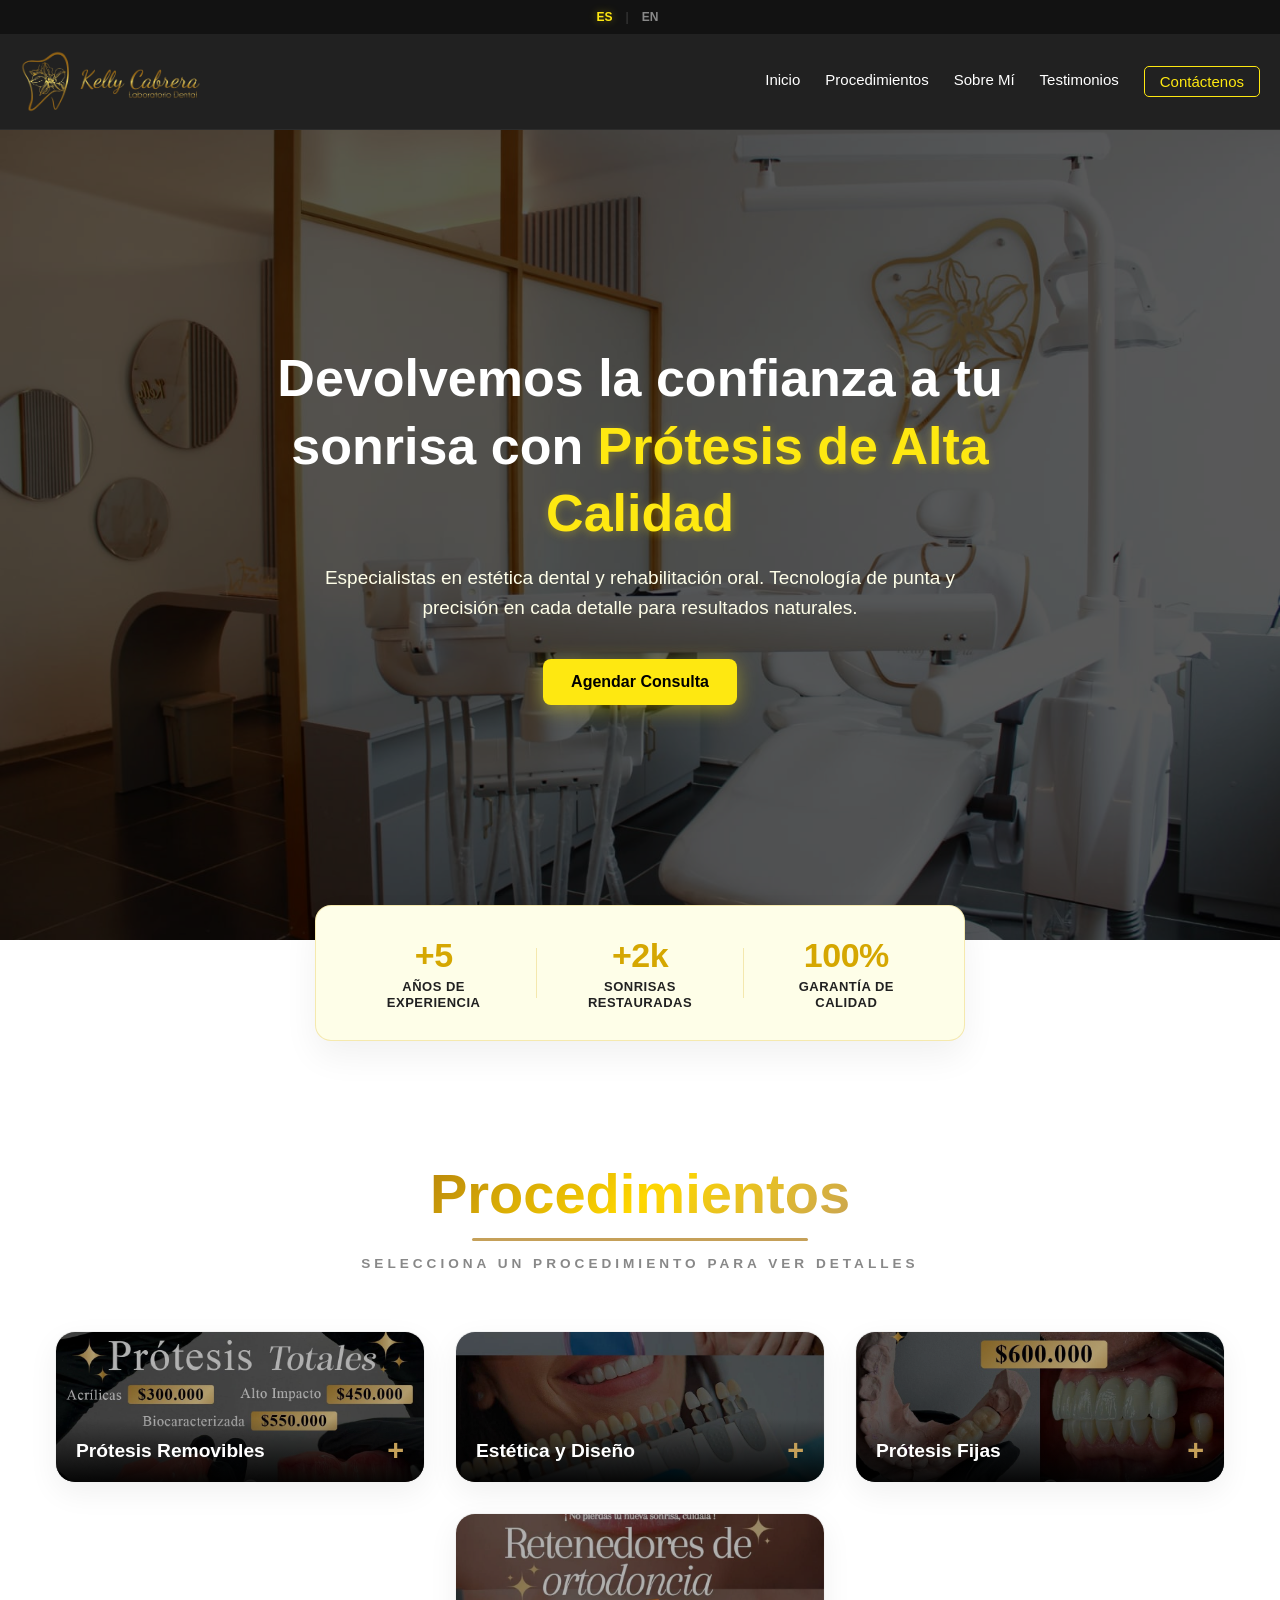
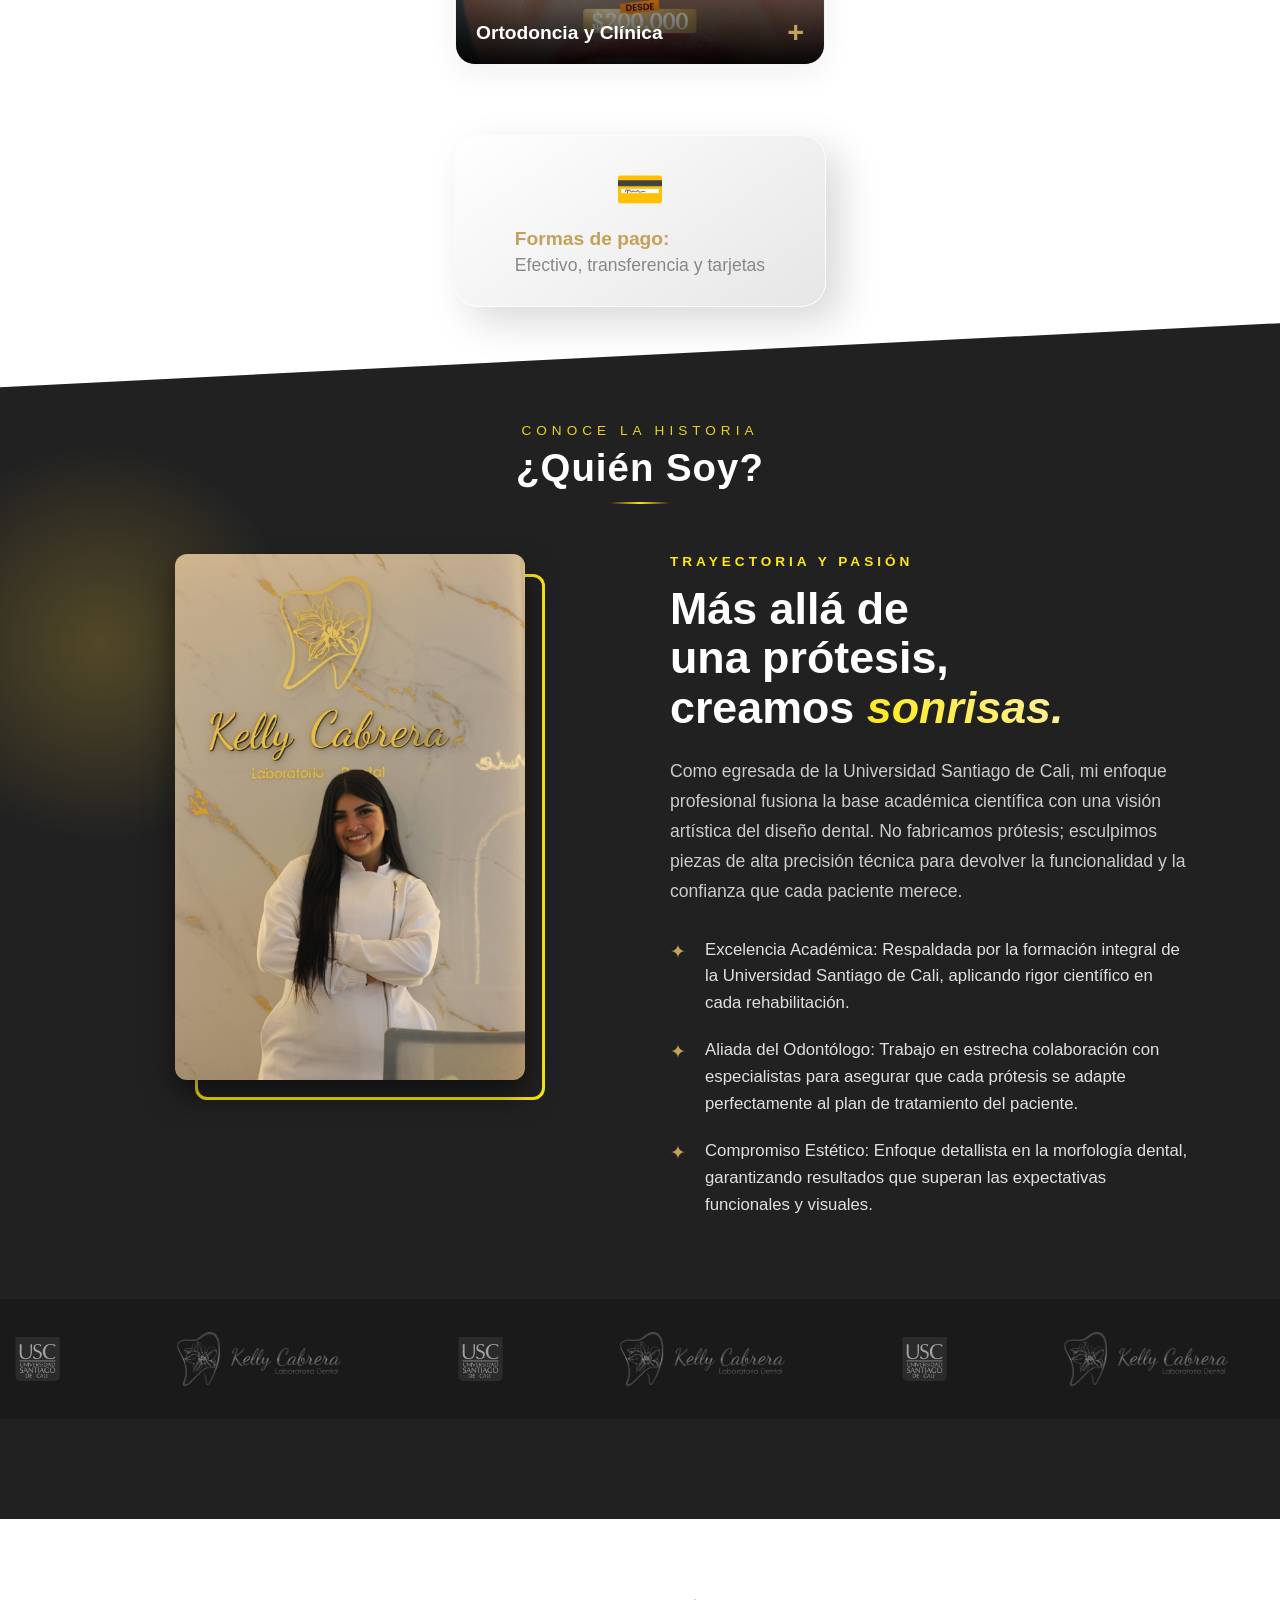
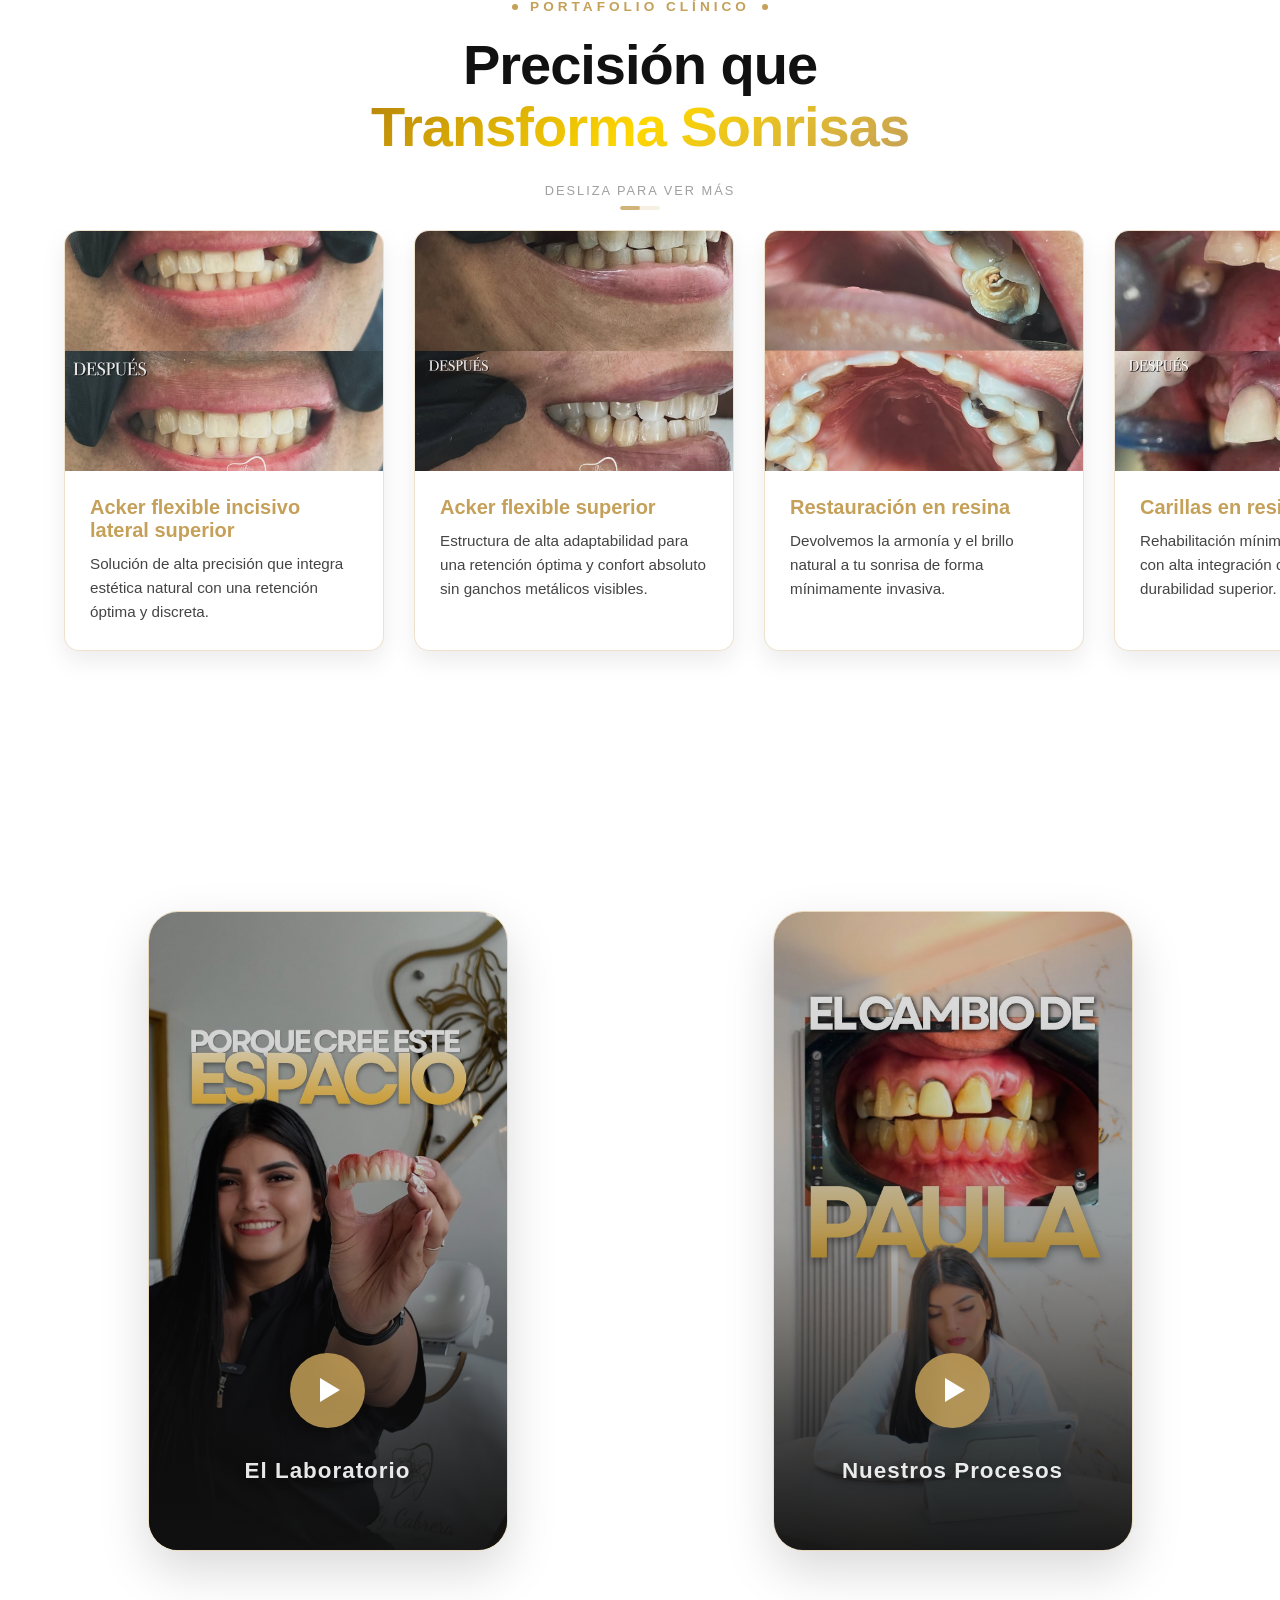
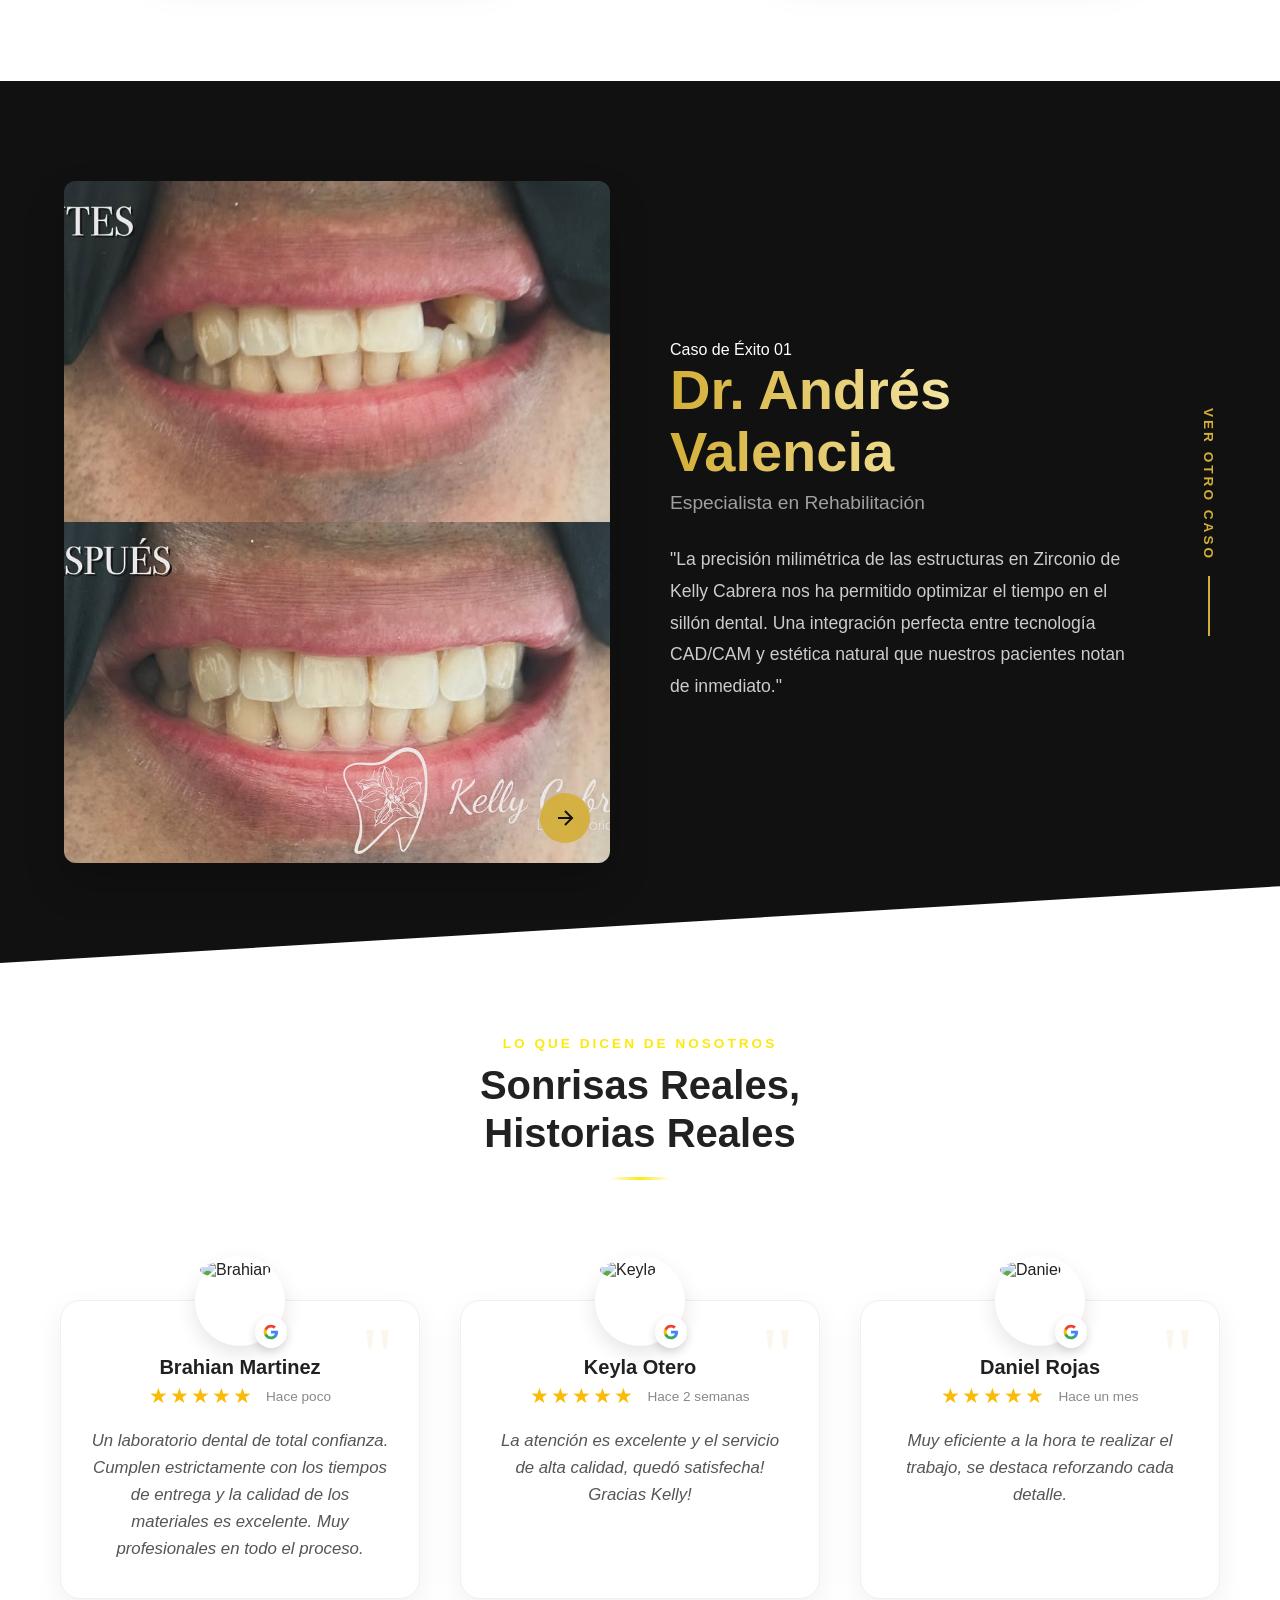
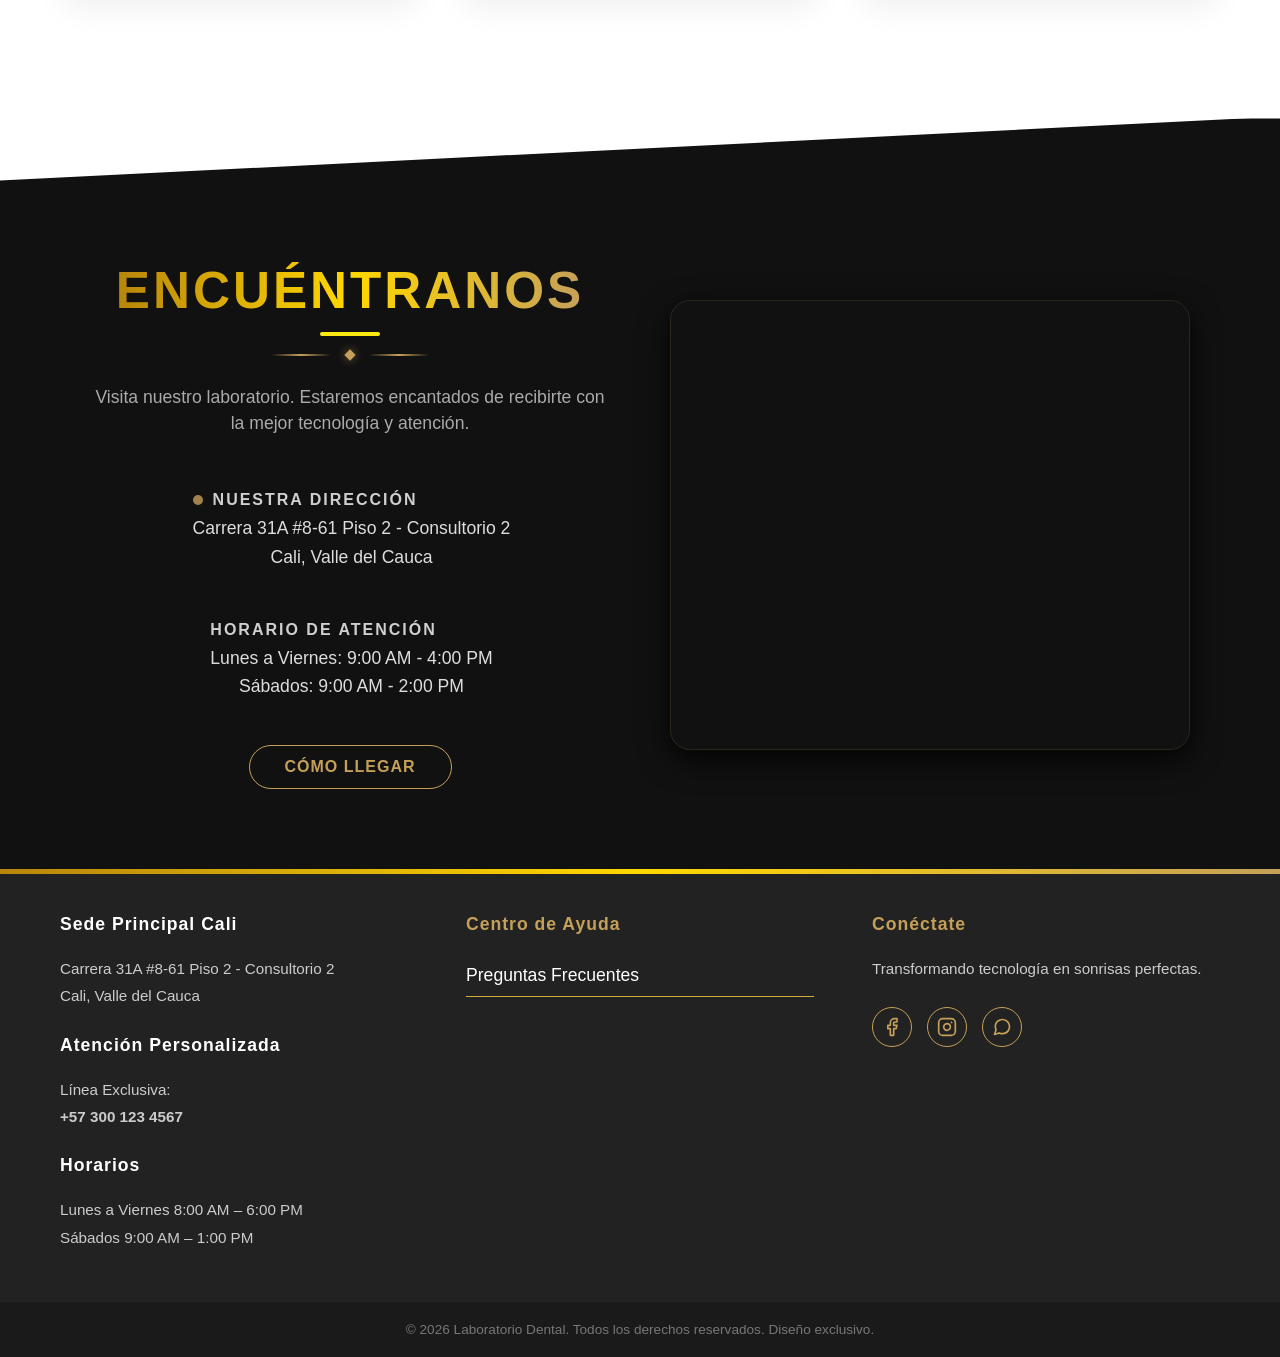
==== commit 04dd1a51: "Finalizando" ====
--- a/index.html
+++ b/index.html
@@ -355,20 +355,51 @@
         </div>
     </div>
 
-<div class="creative-video-wrapper vertical-format" id="openVideoBtn">
-            <img src="img/ImagenVideo.jpeg" alt="Kelly Cabrera Laboratorio Dental" class="video-cover">
-            
+</section>
+
+<section class="video-gallery-section">
+    <div class="video-gallery-container" id="videoGallery">
+        
+        <div class="creative-video-wrapper vertical-format open-video-btn active-mobile-video" data-video-src="Videos/PresentacionVideo.mp4">
+            <img src="img/ImagenVideo.jpeg" alt="Laboratorio" class="video-cover">
             <div class="video-overlay">
                 <div class="video-content">
-                    <div class="play-button">
-                        <div class="play-triangle"></div>
-                    </div>
-                    <h4 class="video-action-text">Descubre este espacio</h4>
+                    <div class="play-button"><div class="play-triangle"></div></div>
+                    <h4 class="video-action-text">El Laboratorio</h4>
                     <span class="video-sub-text">Reproducir Video</span>
                 </div>
             </div>
         </div>
+
+        <div class="creative-video-wrapper vertical-format open-video-btn" data-video-src="Videos/PresentacionVideo2.mp4">
+            <img src="img/ImagenVideo2.jpg" alt="Procesos" class="video-cover">
+            <div class="video-overlay">
+                <div class="video-content">
+                    <div class="play-button"><div class="play-triangle"></div></div>
+                    <h4 class="video-action-text">Nuestros Procesos</h4>
+                    <span class="video-sub-text">Reproducir Video</span>
+                </div>
+            </div>
+        </div>
+
+    </div>
+
+    <button class="mobile-switch-video-btn" id="switchVideoBtn" aria-label="Cambiar video">
+        <svg viewBox="0 0 24 24" fill="none" stroke="currentColor" stroke-width="2"><path d="M8 7h12m0 0l-4-4m4 4l-4 4m0 6H4m0 0l4 4m-4-4l4-4"/></svg>
+        <span>Ver otro video</span>
+    </button>
 </section>
+
+<div id="videoModal" class="modal">
+    <span class="close-video-modal">&times;</span>
+    <div class="modal-video-container">
+        <video id="fullVideo" controls>
+            <source id="videoSource" src="" type="video/mp4">
+            Tu navegador no soporta videos.
+        </video>
+    </div>
+</div>
+
 
 <!-- =========================================
      SECCIÓN: CLIENTES / TESTIMONIOS DINÁMICOS
@@ -613,123 +644,71 @@
     <div id="caption"></div>
 </div>
 
-<div id="videoModal" class="modal">
-    <span class="close-video-modal">&times;</span>
-    <div class="modal-video-container">
-        <video id="fullVideo" controls>
-            <source src="Videos/PresentacionVideo.mp4" type="video/mp4">
-            Tu navegador no soporta videos.
-        </video>
-    </div>
-</div>
-
 <script>
-    const modal = document.getElementById("imageModal");
-    const modalImg = document.getElementById("fullImage");
-    const cards = document.querySelectorAll(".case-card-light");
-
-    cards.forEach(card => {
-        card.addEventListener("click", () => {
-            const img = card.querySelector("img");
-            modal.style.display = "flex";
-            modalImg.src = img.src;
+    // ==========================================
+    // 1. LÓGICA DEL BOTÓN FLOTANTE (MÓVIL)
+    // ==========================================
+    let currentVideoIndex = 0;
+    const videoWrappers = document.querySelectorAll('.video-gallery-container .creative-video-wrapper');
+    const switchVideoBtn = document.getElementById('switchVideoBtn');
+
+    if (switchVideoBtn) {
+        switchVideoBtn.addEventListener('click', () => {
+            // Quitamos la clase activa al video actual
+            videoWrappers[currentVideoIndex].classList.remove('active-mobile-video');
+            
+            // Calculamos el índice del siguiente video (0 pasa a 1, 1 pasa a 0)
+            currentVideoIndex = (currentVideoIndex + 1) % videoWrappers.length;
+            
+            // Le ponemos la clase activa al nuevo video para que aparezca
+            videoWrappers[currentVideoIndex].classList.add('active-mobile-video');
+        });
+    }
+
+    // ==========================================
+    // 2. LÓGICA DEL MODAL DINÁMICO (PC Y MÓVIL)
+    // ==========================================
+    const videoModal = document.getElementById("videoModal");
+    const closeVideoBtn = document.querySelector(".close-video-modal");
+    const fullVideo = document.getElementById("fullVideo");
+    const videoSource = document.getElementById("videoSource");
+    const openVideoBtns = document.querySelectorAll(".open-video-btn");
+
+    // Al hacer clic en CUALQUIER video...
+    openVideoBtns.forEach(btn => {
+        btn.addEventListener("click", () => {
+            // 1. Extraemos la ruta del video que tocamos (el data-video-src)
+            const src = btn.getAttribute("data-video-src");
+            
+            // 2. Se la inyectamos al modal
+            videoSource.src = src;
+            fullVideo.load(); // Le decimos al navegador "recarga la fuente"
+            
+            // 3. Mostramos el modal y le damos play
+            videoModal.style.display = "flex";
+            fullVideo.play(); 
         });
     });
 
-    document.querySelector(".close-modal").onclick = () => {
-        modal.style.display = "none";
-    };
-
-    modal.onclick = (e) => {
-        if (e.target !== modalImg) modal.style.display = "none";
-    };
-
-    // ==========================================
-    // 2. LÓGICA PARA EL MODAL DE VIDEO
-    // ==========================================
-    const videoModal = document.getElementById("videoModal");
-    const openVideoBtn = document.getElementById("openVideoBtn");
-    const closeVideoBtn = document.querySelector(".close-video-modal");
-    const fullVideo = document.getElementById("fullVideo");
-
-    // Abrir video y darle play automático
-    openVideoBtn.addEventListener("click", () => {
-        videoModal.style.display = "flex";
-        fullVideo.play(); 
-    });
-
-    // Función para cerrar y pausar
+    // Función para cerrar, pausar y limpiar
     const closeAndPauseVideo = () => {
         videoModal.style.display = "none";
-        fullVideo.pause(); // ¡Evita que siga sonando de fondo!
+        fullVideo.pause(); 
+        videoSource.src = ""; // Limpiamos la ruta para que no se quede cargado en memoria
+        fullVideo.load();
     };
 
     // Cerrar con la X
     closeVideoBtn.onclick = closeAndPauseVideo;
 
-    // Cerrar haciendo clic afuera del video
+    // Cerrar haciendo clic en el fondo negro
     videoModal.onclick = (e) => {
         if (e.target === videoModal) {
             closeAndPauseVideo();
         }
     };
 </script>
-</script>
-
-<section id="testimonios" class="trusted-clients-section theme-dark">
-    <div class="clients-wrapper">
-        
-        <div class="client-slide active-client" id="client-1">
-            <div class="client-visual">
-                <div class="img-carousel">
-                    <img src="img/c1-img1.jpg" alt="Caso Cliente 1" class="c-img active-img">
-                    <img src="img/c1-img2.jpg" alt="Caso Cliente 1" class="c-img">
-                    <img src="img/c1-img3.jpg" alt="Caso Cliente 1" class="c-img">
-                </div>
-                <button class="cycle-photo-btn" onclick="nextPhoto(1)" aria-label="Cambiar foto">
-                    <svg viewBox="0 0 24 24" fill="none" stroke="currentColor" stroke-width="2"><path d="M5 12h14M12 5l7 7-7 7"/></svg>
-                </button>
-            </div>
-            
-            <div class="client-info">
-                <span class="tech-badge"><span class="gold-slash">~/</span> CASO_01.exe</span>
-                <h2 class="client-name">
-                    Dr. Andrés Valencia<span class="blinking-cursor">_</span>
-                </h2>
-                <h3 class="client-clinic">Especialista en Rehabilitación</h3>
-                <p class="client-review">"La precisión milimétrica de las estructuras en Zirconio de Kelly Cabrera nos ha permitido optimizar el tiempo en el sillón dental. Una integración perfecta entre tecnología CAD/CAM y estética natural que nuestros pacientes notan de inmediato."</p>
-            </div>
-        </div>
-
-        <div class="client-slide" id="client-2">
-            <div class="client-visual">
-                <div class="img-carousel">
-                    <img src="img/c2-img1.jpg" alt="Caso Cliente 2" class="c-img active-img">
-                    <img src="img/c2-img2.jpg" alt="Caso Cliente 2" class="c-img">
-                    <img src="img/c2-img3.jpg" alt="Caso Cliente 2" class="c-img">
-                </div>
-                <button class="cycle-photo-btn" onclick="nextPhoto(2)" aria-label="Cambiar foto">
-                    <svg viewBox="0 0 24 24" fill="none" stroke="currentColor" stroke-width="2"><path d="M5 12h14M12 5l7 7-7 7"/></svg>
-                </button>
-            </div>
-            
-            <div class="client-info">
-                <span class="tech-badge"><span class="gold-slash">~/</span> CASO_02.exe</span>
-                <h2 class="client-name">
-                    Clínica Sonrisas Plus<span class="blinking-cursor">_</span>
-                </h2>
-                <h3 class="client-clinic">Diseño de Sonrisa Avanzado</h3>
-                <p class="client-review">"Buscábamos un laboratorio que entendiera la exigencia de las carillas en resina de alta estética. La estratificación capa a capa que manejan aquí ha llevado los resultados de nuestra clínica a otro nivel. Mínima invasión, máximo impacto."</p>
-            </div>
-        </div>
-
-        <button class="switch-client-btn" onclick="toggleClient()" aria-label="Cambiar Cliente">
-            <span class="switch-text">Ver otro caso</span>
-            <div class="switch-icon"></div>
-        </button>
-
-    </div>
-</section>
+
 
 <script>
     // Cambio de Cliente y Tema (Noche / Día)
@@ -773,5 +752,6 @@
 </script>
 
 
+
 </body>
 </html>
--- a/style.css
+++ b/style.css
@@ -1775,6 +1775,90 @@
     }
 }
 
+/* =========================================
+   CONTENEDOR DE LA GALERÍA DE VIDEOS
+   ========================================= */
+.video-gallery-section {
+    position: relative;
+    padding: 40px 0 90px 0; /* Le dimos 90px al final para hacerle espacio al botón */
+    overflow: hidden; 
+}
+
+.video-gallery-container {
+    display: flex;
+    justify-content: center;
+    gap: 50px; /* Separación entre los dos videos en PC */
+    flex-wrap: wrap;
+    max-width: 1200px;
+    margin: 0 auto;
+}
+
+/* El botón flotante oculto en PC */
+.mobile-switch-video-btn {
+    display: none; 
+}
+
+/* =========================================
+   LÓGICA RESPONSIVE (CELULARES)
+   ========================================= */
+@media (max-width: 768px) {
+    .video-gallery-container {
+        gap: 0;
+    }
+
+    /* Ocultamos todos los videos en celular por defecto */
+    .video-gallery-container .creative-video-wrapper {
+        display: none; 
+    }
+
+    /* Solo mostramos el que tenga la clase 'active-mobile-video' */
+    .video-gallery-container .creative-video-wrapper.active-mobile-video {
+        display: block;
+        animation: fadeInSlide 0.5s ease forwards;
+    }
+
+/* Estilos del Botón Flotante para Móvil */
+    .mobile-switch-video-btn {
+        display: flex;
+        align-items: center;
+        justify-content: center;
+        gap: 10px;
+        position: absolute; /* <--- EL TRUCO ESTÁ AQUÍ (Antes era fixed) */
+        bottom: 20px; /* Se queda a 20px del final de la sección de videos */
+        left: 50%;
+        transform: translateX(-50%);
+        background: rgba(17, 17, 17, 0.9);
+        border: 1px solid rgba(197, 160, 89, 0.5);
+        color: #d4af37;
+        padding: 12px 25px;
+        border-radius: 30px;
+        font-family: 'Courier New', Courier, monospace;
+        font-size: 0.9rem;
+        font-weight: bold;
+        text-transform: uppercase;
+        letter-spacing: 1px;
+        z-index: 10; /* Le bajamos un poco el z-index porque ya no compite con toda la página */
+        box-shadow: 0 10px 20px rgba(0,0,0,0.5);
+        backdrop-filter: blur(10px);
+        cursor: pointer;
+    }
+
+    .mobile-switch-video-btn svg {
+        width: 20px;
+        height: 20px;
+    }
+
+    .mobile-switch-video-btn:active {
+        background: rgba(197, 160, 89, 0.2);
+    }
+}
+
+/* Animación suave al cambiar de video en móvil */
+@keyframes fadeInSlide {
+    from { opacity: 0; transform: scale(0.95); }
+    to { opacity: 1; transform: scale(1); }
+}
+
 /* ==========================================================================
    SECCIÓN: NUESTROS SERVICIOS (VERSION COMPLETA Y ELEGANTE)
    ========================================================================== */
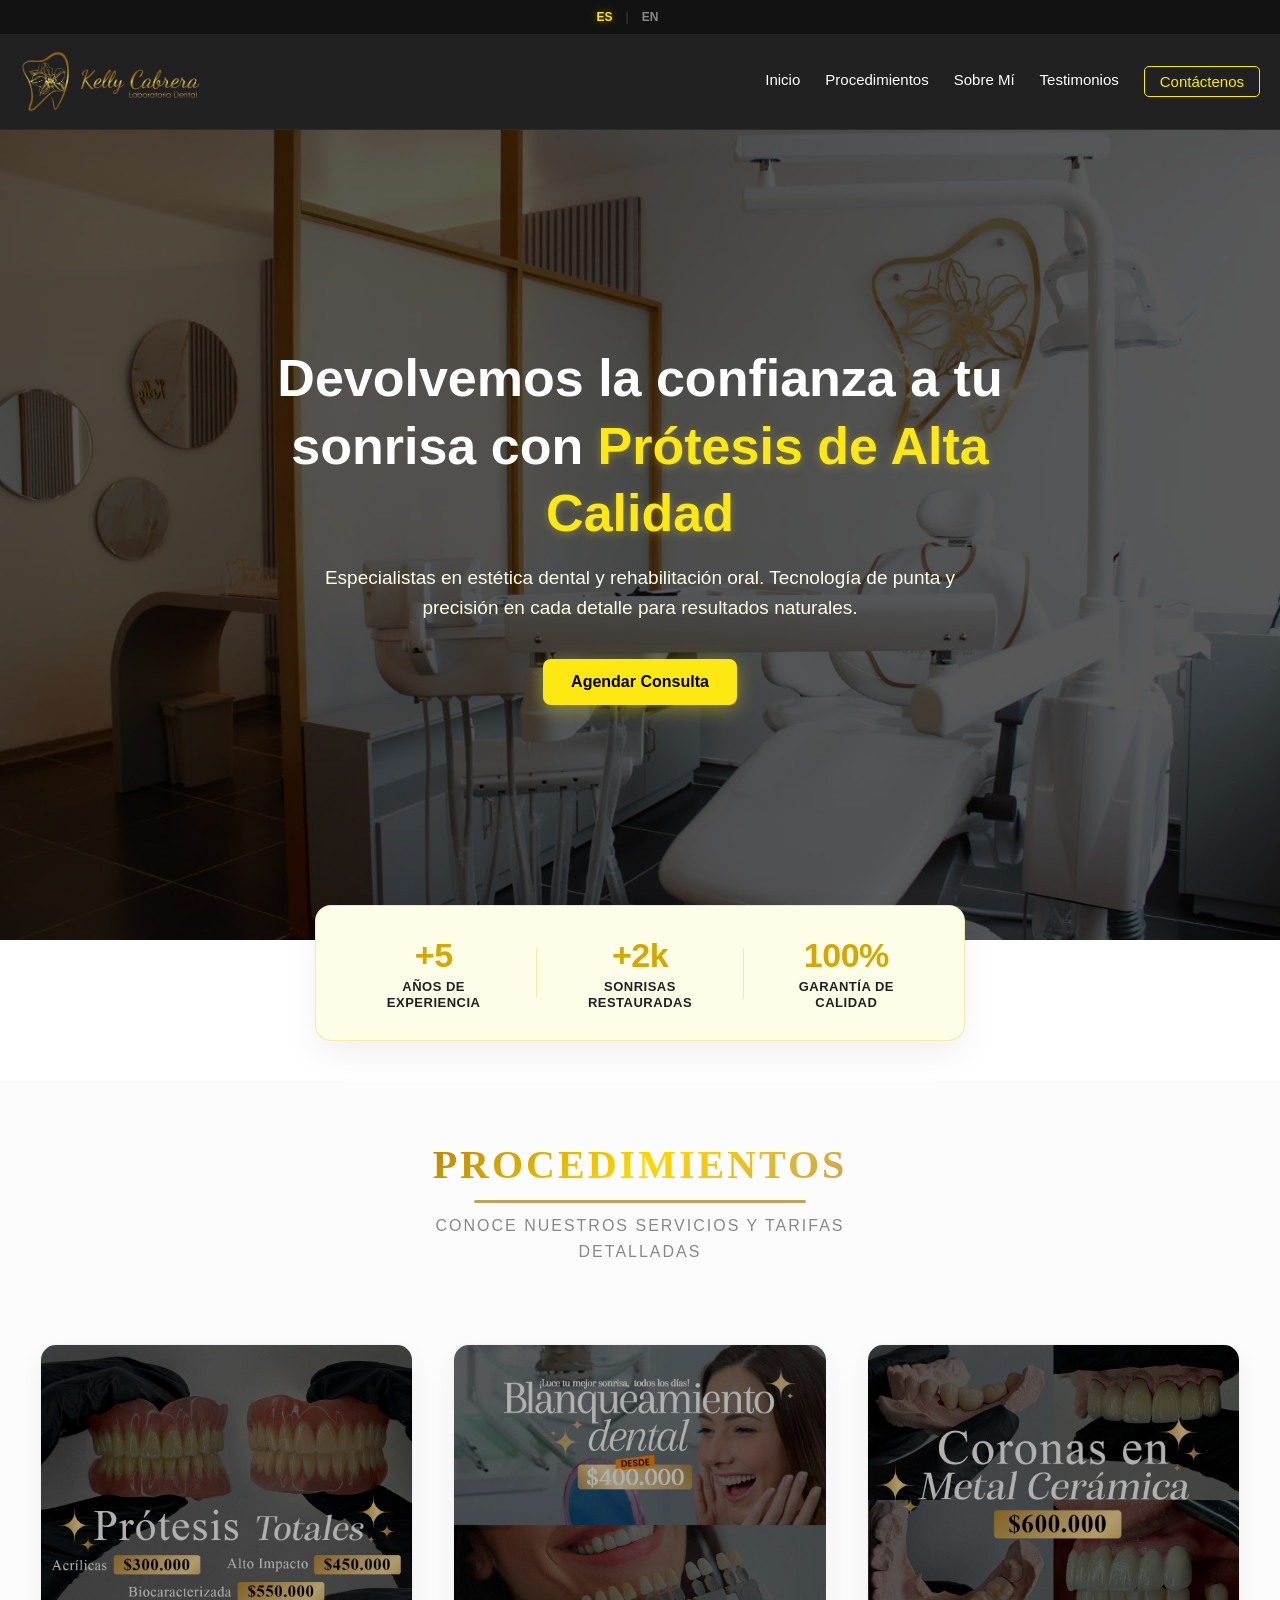
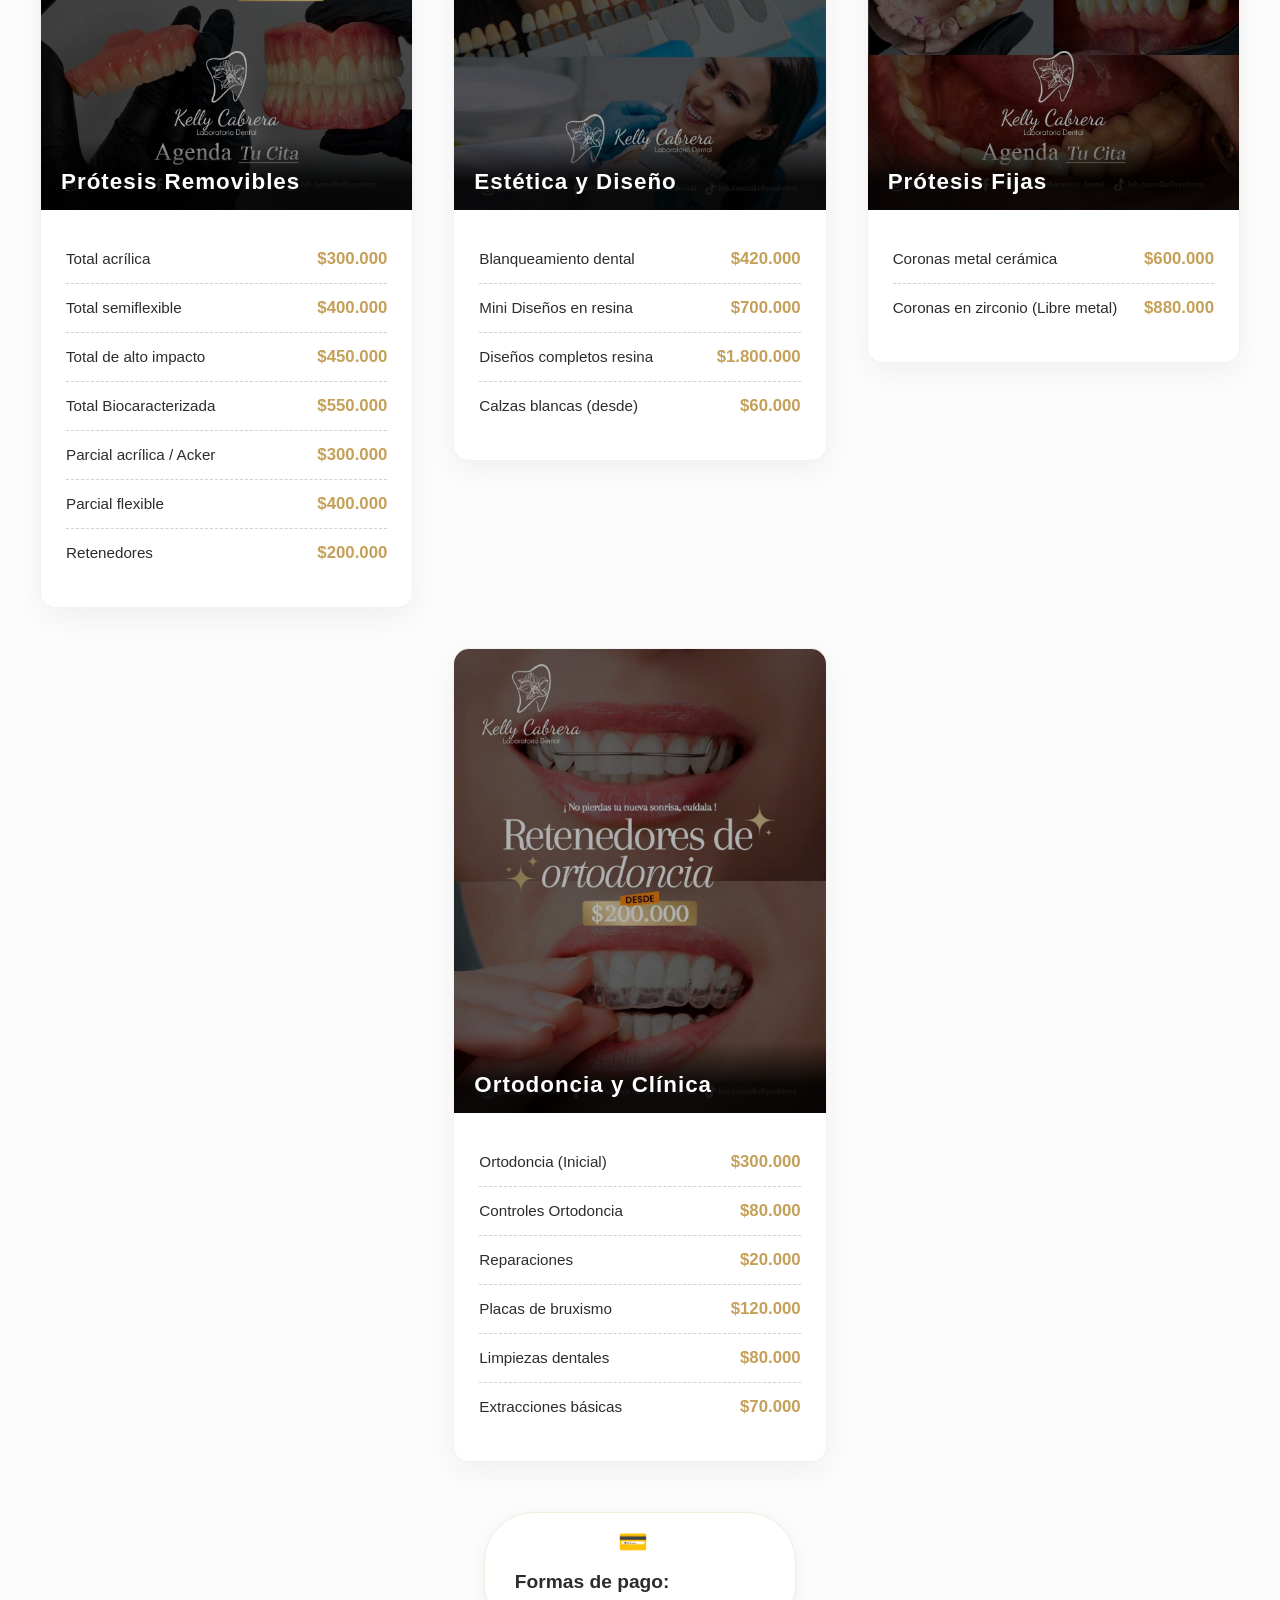
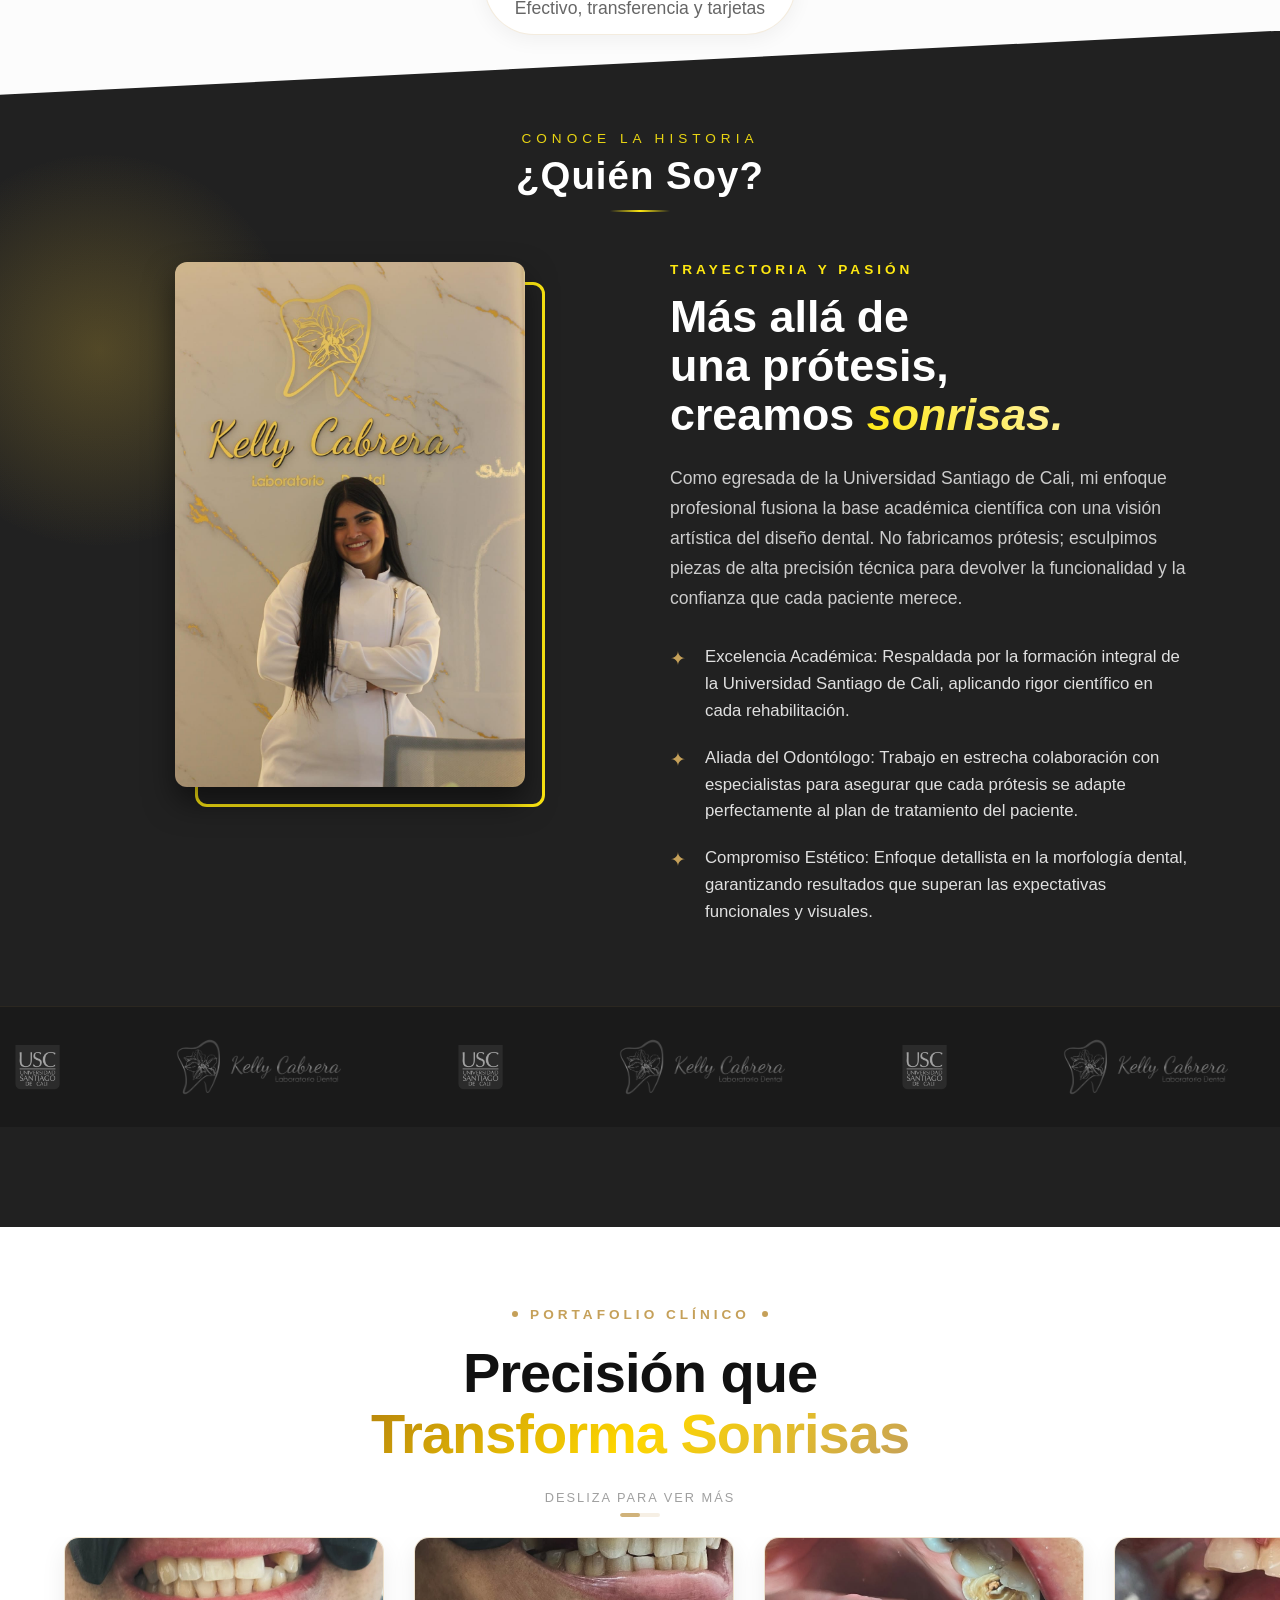
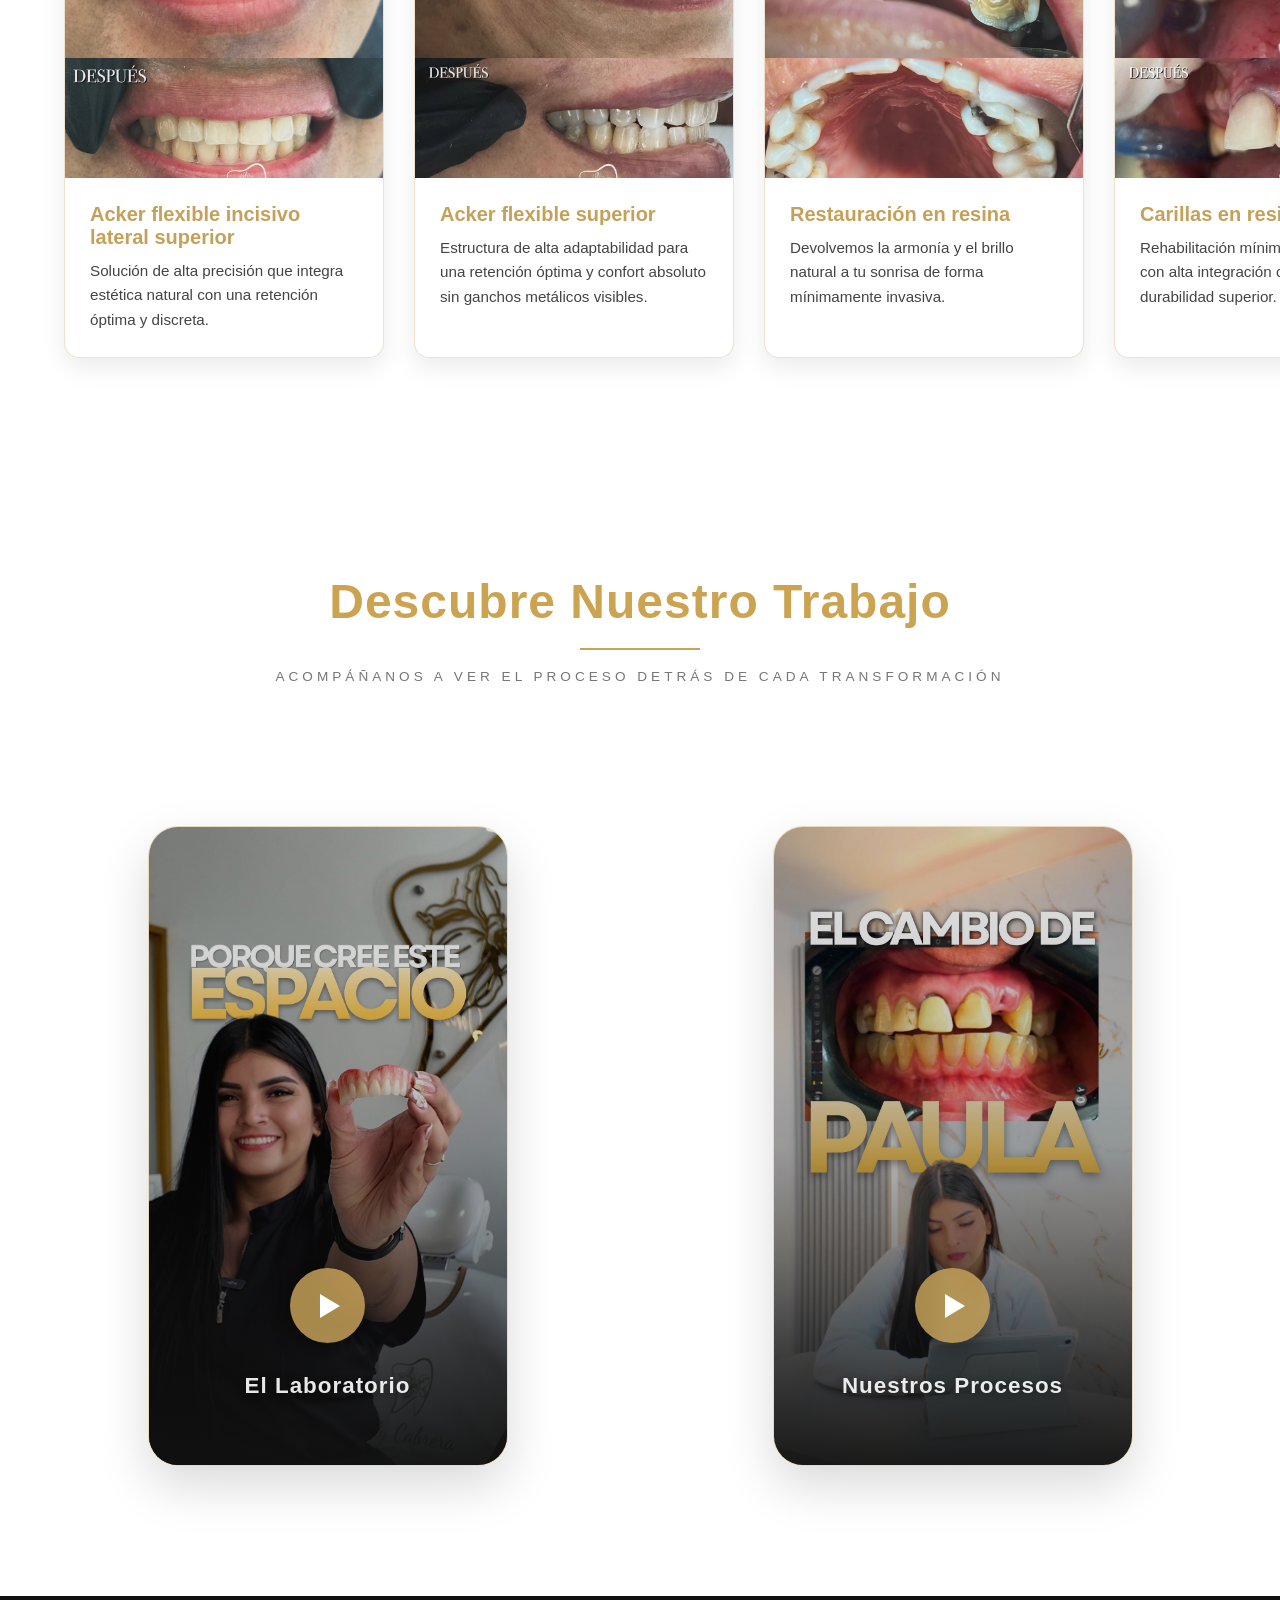
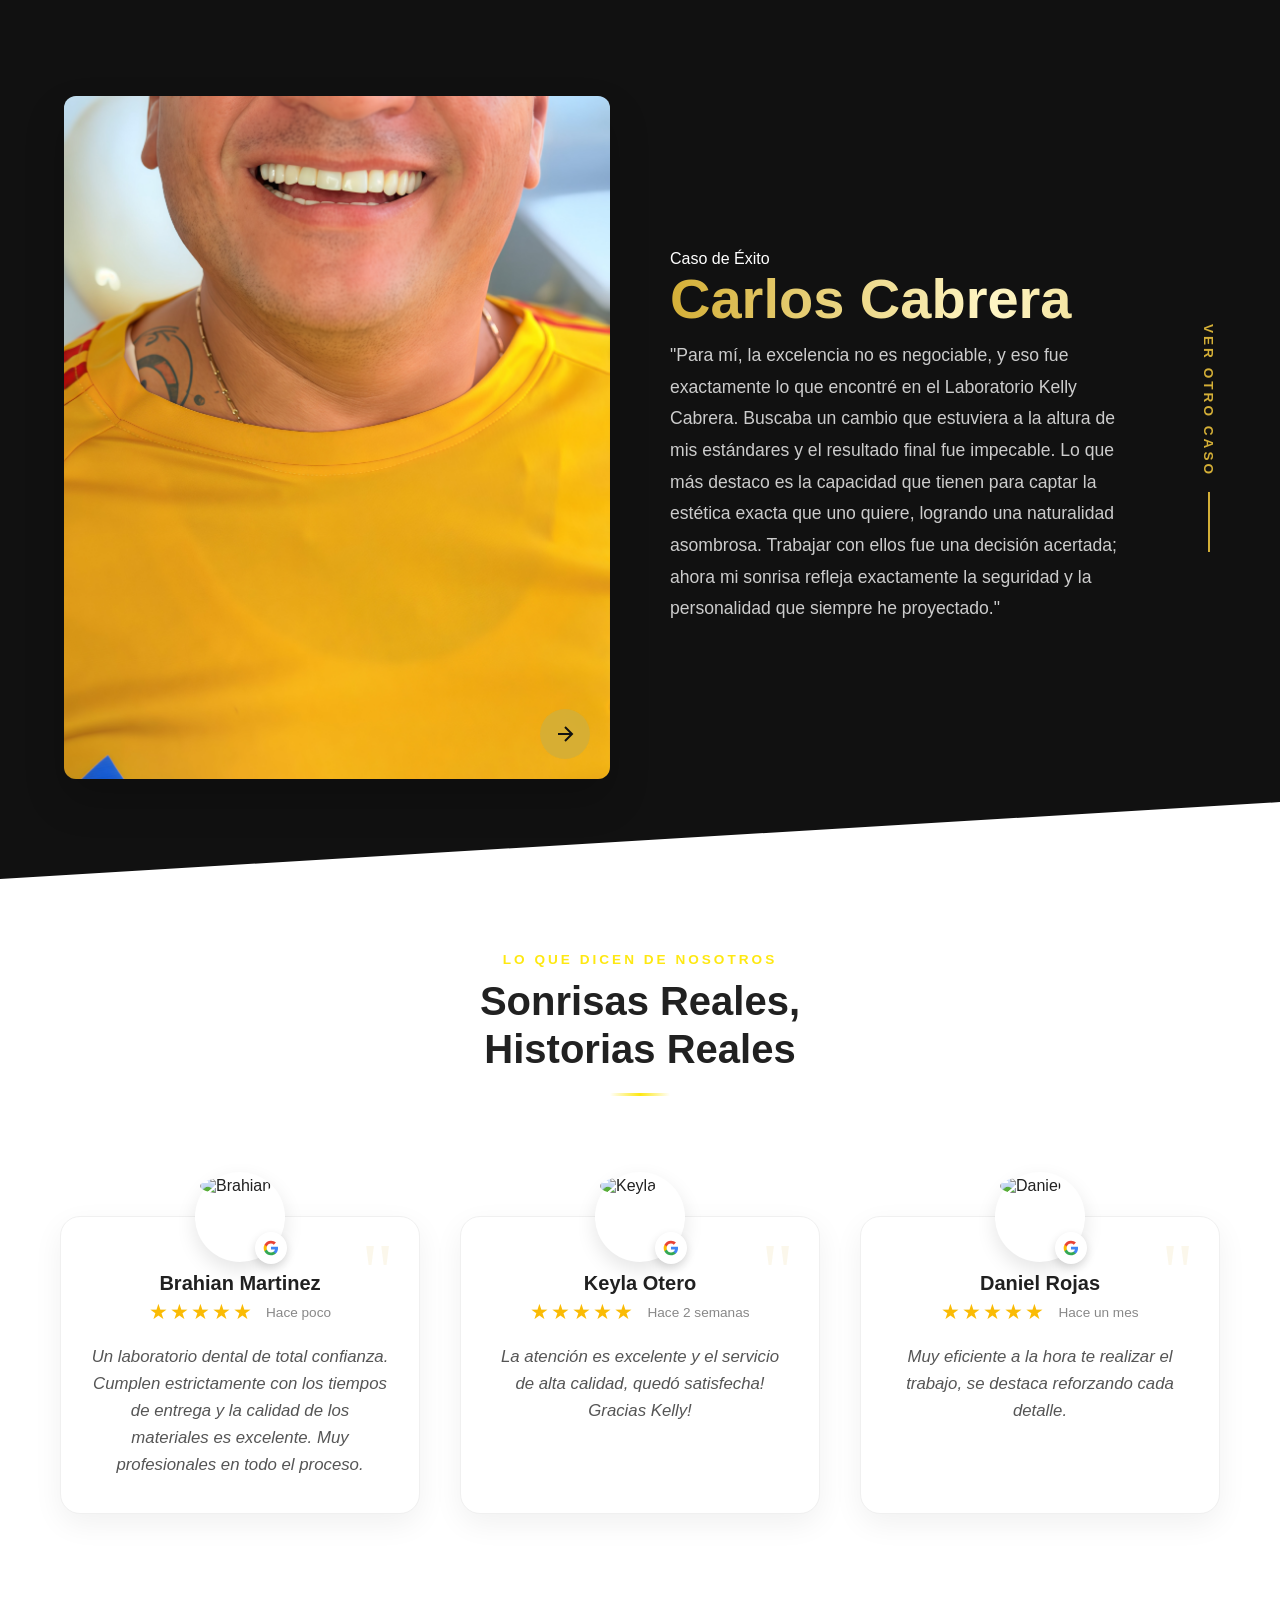
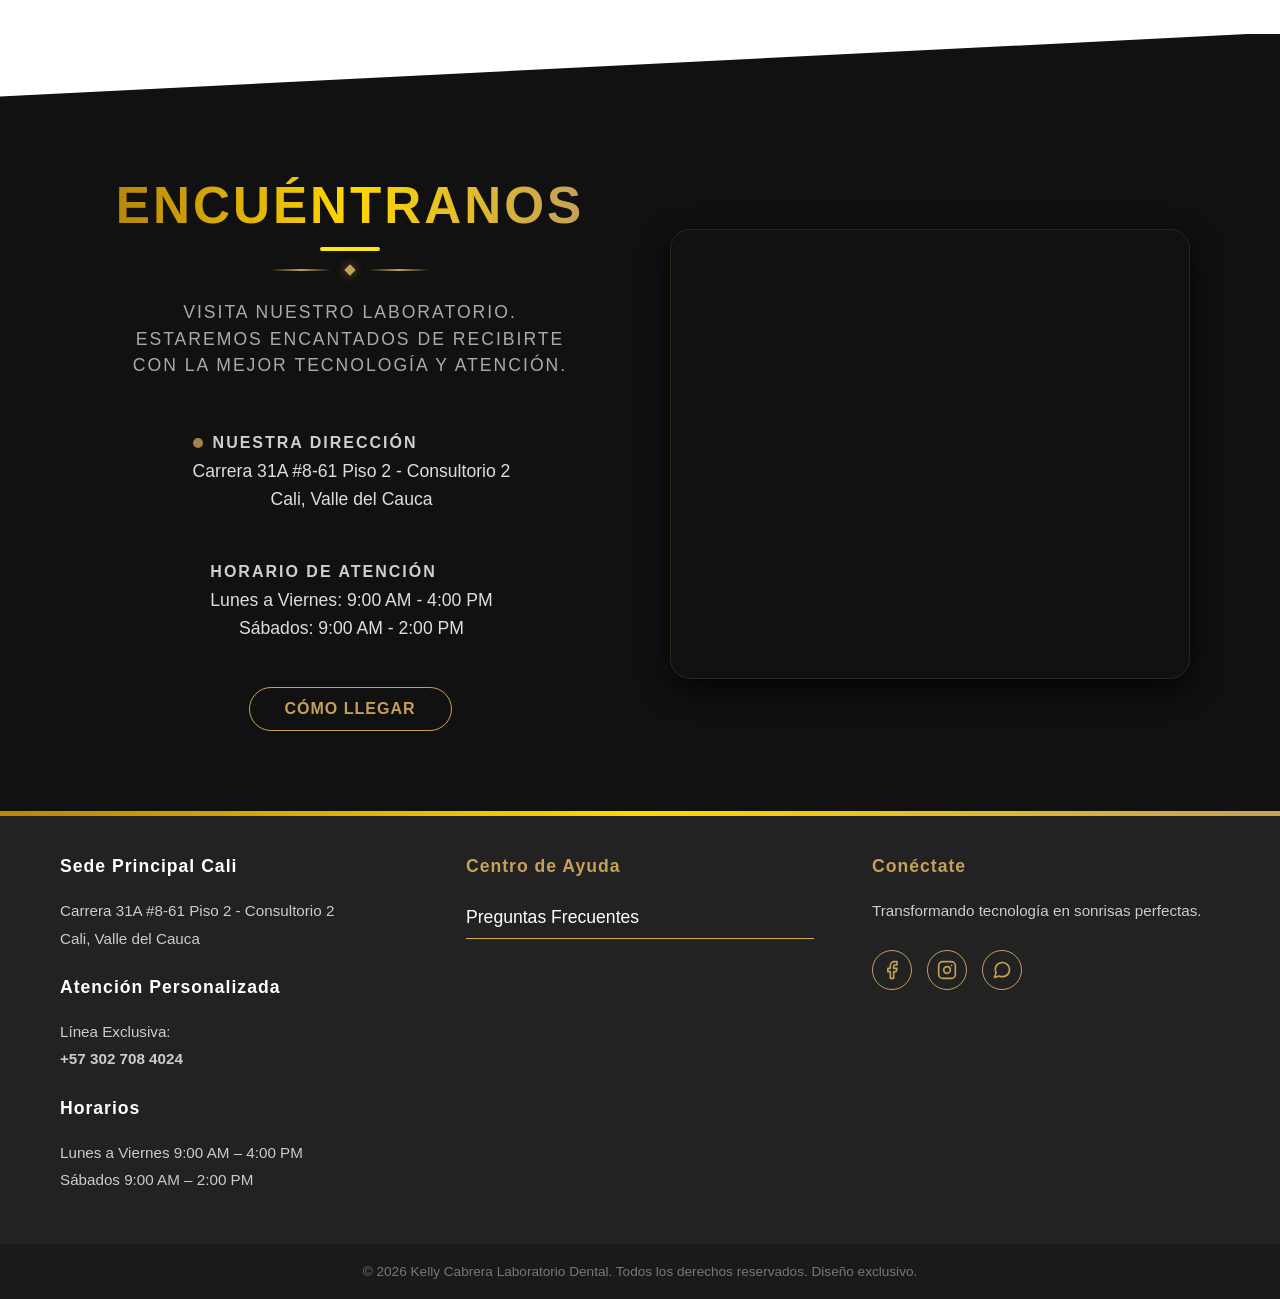
==== commit abb71ebe: "Finalizando" ====
--- a/index.html
+++ b/index.html
@@ -74,103 +74,90 @@
         </div>
     </div>
 
-<!-- =========================================
-     SECCIÓN: NUESTROS SERVICIOS
-     ========================================= -->
 <section id="procedimientos" class="services-section">
     <div class="section-container">
         
-<div class="services-header">
-    <h2 class="elegant-title">Procedimientos</h2>
-    <p class="touch-subtitle">Selecciona un procedimiento para ver detalles</p>
-</div>
-
-        <!-- Grid de Servicios -->
+        <div class="services-header">
+            <h2 class="elegant-title">Procedimientos</h2>
+            <p class="section-subtitle">Conoce nuestros servicios y tarifas detalladas</p>
+        </div>
+
         <div class="services-grid">
             
-            <!-- TARJETA 1: Prótesis Removibles -->
-            <div class="serv-card" onclick="toggleService(this)">
+            <div class="serv-card">
                 <div class="serv-img-wrapper">
-                    <!-- Recuerda usar URLs de internet para tus imágenes -->
-                    <img src="img/Protesis removibles.jpeg" alt="Prótesis Dentales">
-                    <div class="serv-title-bar">
+                    <img src="img/Protesis removibles.jpeg" alt="Prótesis Removibles">
+                    <div class="serv-title-overlay">
                         <h3>Prótesis Removibles</h3>
-                        <span class="expand-icon">+</span>
                     </div>
                 </div>
                 <div class="serv-details">
                     <ul class="price-list">
-                        <li><span>Total acrílica</span> <span>$300.000</span></li>
-                        <li><span>Total semiflexible</span> <span>$400.000</span></li>
-                        <li><span>Total de alto impacto</span> <span>$450.000</span></li>
-                        <li><span>Total Biocaracterizada</span> <span>$550.000</span></li>
-                        <li><span>Parcial acrílica / Acker</span> <span>$300.000</span></li>
-                        <li><span>Parcial flexible</span> <span>$400.000</span></li>
-                        <li><span>Retenedores</span> <span>$200.000</span></li>
+                        <li><span class="service-name">Total acrílica</span> <span class="service-price">$300.000</span></li>
+                        <li><span class="service-name">Total semiflexible</span> <span class="service-price">$400.000</span></li>
+                        <li><span class="service-name">Total de alto impacto</span> <span class="service-price">$450.000</span></li>
+                        <li><span class="service-name">Total Biocaracterizada</span> <span class="service-price">$550.000</span></li>
+                        <li><span class="service-name">Parcial acrílica / Acker</span> <span class="service-price">$300.000</span></li>
+                        <li><span class="service-name">Parcial flexible</span> <span class="service-price">$400.000</span></li>
+                        <li><span class="service-name">Retenedores</span> <span class="service-price">$200.000</span></li>
                     </ul>
                 </div>
             </div>
 
-            <!-- TARJETA 2: Estética y Diseño -->
-            <div class="serv-card" onclick="toggleService(this)">
+            <div class="serv-card">
                 <div class="serv-img-wrapper">
                     <img src="img/Estetica.jpeg" alt="Estética Dental">
-                    <div class="serv-title-bar">
+                    <div class="serv-title-overlay">
                         <h3>Estética y Diseño</h3>
-                        <span class="expand-icon">+</span>
                     </div>
                 </div>
                 <div class="serv-details">
                     <ul class="price-list">
-                        <li><span>Blanqueamiento dental</span> <span>$420.000</span></li>
-                        <li><span>Mini Diseños en resina</span> <span>$700.000</span></li>
-                        <li><span>Diseños completos resina</span> <span>$1.800.000</span></li>
-                        <li><span>Calzas blancas (desde)</span> <span>$60.000</span></li>
+                        <li><span class="service-name">Blanqueamiento dental</span> <span class="service-price">$420.000</span></li>
+                        <li><span class="service-name">Mini Diseños en resina</span> <span class="service-price">$700.000</span></li>
+                        <li><span class="service-name">Diseños completos resina</span> <span class="service-price">$1.800.000</span></li>
+                        <li><span class="service-name">Calzas blancas (desde)</span> <span class="service-price">$60.000</span></li>
                     </ul>
                 </div>
             </div>
 
-            <!-- TARJETA 3: Prótesis Fijas -->
-            <div class="serv-card" onclick="toggleService(this)">
+            <div class="serv-card">
                 <div class="serv-img-wrapper">
                     <img src="img/Protesis fijas.jpeg" alt="Prótesis Fijas">
-                    <div class="serv-title-bar">
+                    <div class="serv-title-overlay">
                         <h3>Prótesis Fijas</h3>
-                        <span class="expand-icon">+</span>
                     </div>
                 </div>
                 <div class="serv-details">
                     <ul class="price-list">
-                        <li><span>Coronas metal cerámica</span> <span>$600.000</span></li>
-                        <li><span>Coronas en zirconio (Libre metal)</span> <span>$880.000</span></li>
+                        <li><span class="service-name">Coronas metal cerámica</span> <span class="service-price">$600.000</span></li>
+                        <li><span class="service-name">Coronas en zirconio (Libre metal)</span> <span class="service-price">$880.000</span></li>
                     </ul>
                 </div>
             </div>
 
-            <!-- TARJETA 4: Ortodoncia y Clínica -->
-            <div class="serv-card" onclick="toggleService(this)">
+            <div class="serv-card">
                 <div class="serv-img-wrapper">
                     <img src="img/Ortodoncia.jpeg" alt="Ortodoncia y Clínica">
-                    <div class="serv-title-bar">
+                    <div class="serv-title-overlay">
                         <h3>Ortodoncia y Clínica</h3>
-                        <span class="expand-icon">+</span>
                     </div>
                 </div>
                 <div class="serv-details">
                     <ul class="price-list">
-                        <li><span>Ortodoncia (Inicial)</span> <span>$300.000</span></li>
-                        <li><span>Controles Ortodoncia</span> <span>$80.000</span></li>
-                        <li><span>Reparaciones</span> <span>$20.000</span></li>
-                        <li><span>Placas de bruxismo</span> <span>$120.000</span></li>
-                        <li><span>Limpiezas dentales</span> <span>$80.000</span></li>
-                        <li><span>Extracciones básicas</span> <span>$70.000</span></li>
+                        <li><span class="service-name">Ortodoncia (Inicial)</span> <span class="service-price">$300.000</span></li>
+                        <li><span class="service-name">Controles Ortodoncia</span> <span class="service-price">$80.000</span></li>
+                        <li><span class="service-name">Reparaciones</span> <span class="service-price">$20.000</span></li>
+                        <li><span class="service-name">Placas de bruxismo</span> <span class="service-price">$120.000</span></li>
+                        <li><span class="service-name">Limpiezas dentales</span> <span class="service-price">$80.000</span></li>
+                        <li><span class="service-name">Extracciones básicas</span> <span class="service-price">$70.000</span></li>
                     </ul>
                 </div>
             </div>
 
         </div>
 
-                <div class="payment-footer">
+        <div class="payment-footer">
             <div class="payment-card">
                 <div class="payment-icon-wrapper">💳</div>
                 <div class="payment-text">
@@ -278,7 +265,7 @@
             <div class="case-card-light">
                 <div class="case-image-wrapper">
                     <!-- Tu imagen editada -->
-                    <img src="img/Proceso1.jpg" alt="Antes y Después Coronas">
+                    <img src="img/Proceso1.jpg" alt="Antes y Después">
                 </div>
                 <div class="case-content-light">
                     <h3 class="case-title-dark">Acker flexible incisivo lateral superior</h3>
@@ -289,7 +276,7 @@
             <!-- TARJETA 2 -->
             <div class="case-card-light">
                 <div class="case-image-wrapper">
-                    <img src="img/Proceso2.jpg" alt="Antes y Después Carillas">
+                    <img src="img/Proceso2.jpg" alt="Antes y Después">
                 </div>
                 <div class="case-content-light">
                     <h3 class="case-title-dark">Acker flexible superior</h3>
@@ -300,7 +287,7 @@
             <!-- TARJETA 3 -->
             <div class="case-card-light">
                 <div class="case-image-wrapper">
-                    <img src="img/Proceso3.jpg" alt="Antes y Después Implantes">
+                    <img src="img/Proceso3.jpg" alt="Antes y Después">
                 </div>
                 <div class="case-content-light">
                     <h3 class="case-title-dark">Restauración en resina</h3>
@@ -311,7 +298,7 @@
             <!-- TARJETA 4 -->
             <div class="case-card-light">
                 <div class="case-image-wrapper">
-                    <img src="img/Proceso4.jpg" alt="Antes y Después Prótesis">
+                    <img src="img/Proceso4.jpg" alt="Antes y Después">
                 </div>
                 <div class="case-content-light">
                     <h3 class="case-title-dark">Carillas en resina</h3>
@@ -322,7 +309,7 @@
                         <!-- TARJETA 4 -->
             <div class="case-card-light">
                 <div class="case-image-wrapper">
-                    <img src="img/Proceso5.jpg" alt="Antes y Después Prótesis">
+                    <img src="img/Proceso5.jpg" alt="Antes y Después">
                 </div>
                 <div class="case-content-light">
                     <h3 class="case-title-dark">Restauracion en resina</h3>
@@ -333,7 +320,7 @@
                         <!-- TARJETA 4 -->
             <div class="case-card-light">
                 <div class="case-image-wrapper">
-                    <img src="img/Proceso6.jpg" alt="Antes y Después Prótesis">
+                    <img src="img/Proceso6.jpg" alt="Antes y Después">
                 </div>
                 <div class="case-content-light">
                     <h3 class="case-title-dark">Restauración en resina</h3>
@@ -344,7 +331,7 @@
                         <!-- TARJETA  7 -->
             <div class="case-card-light">
                 <div class="case-image-wrapper">
-                    <img src="img/Proceso7.jpg" alt="Antes y Después Prótesis">
+                    <img src="img/Proceso7.jpg" alt="Antes y Después">
                 </div>
                 <div class="case-content-light">
                     <h3 class="case-title-dark">Carillas en resina de alta estetica.</h3>
@@ -355,10 +342,23 @@
         </div>
     </div>
 
+    <div id="imageModal" class="image-modal">
+    <span class="close-modal">&times;</span>
+    <img class="modal-content" id="modalImage">
+    <div id="modalCaption"></div>
+    
+</div>
+
 </section>
 
 <section class="video-gallery-section">
     <div class="video-gallery-container" id="videoGallery">
+
+        <div class="dental-gallery-header">
+    <h2 class="dental-title">Descubre Nuestro Trabajo</h2>
+    <hr class="dental-divider">
+    <p class="dental-subtitle">ACOMPÁÑANOS A VER EL PROCESO DETRÁS DE CADA TRANSFORMACIÓN</p>
+</div>
         
         <div class="creative-video-wrapper vertical-format open-video-btn active-mobile-video" data-video-src="Videos/PresentacionVideo.mp4">
             <img src="img/ImagenVideo.jpeg" alt="Laboratorio" class="video-cover">
@@ -412,9 +412,9 @@
             <div class="client-visual">
                 <div class="img-carousel">
                     <!-- Pon aquí las rutas de tus 3 imágenes del cliente 1 -->
-                    <img src="img/Proceso1.jpg" alt="Caso Cliente 1" class="c-img active-img">
-                    <img src="img/Proceso2.jpg" alt="Caso Cliente 1" class="c-img">
-                    <img src="img/Proceso3.jpg" alt="Caso Cliente 1" class="c-img">
+                    <img src="img/Carlos1.jpg" alt="Caso Cliente 1" class="c-img active-img">
+                    <img src="img/Carlos2.jpeg" alt="Caso Cliente 1" class="c-img">
+                    <img src="img/Carlos3.jpeg" alt="Caso Cliente 1" class="c-img">
                 </div>
                 <!-- Botón flotante para cambiar foto (Interno) -->
                 <button class="cycle-photo-btn" onclick="nextPhoto(1)" aria-label="Cambiar foto">
@@ -422,10 +422,9 @@
                 </button>
             </div>
             <div class="client-info">
-                <span class="client-badge">Caso de Éxito 01</span>
-                <h2 class="client-name">Dr. Andrés Valencia</h2>
-                <h3 class="client-clinic">Especialista en Rehabilitación</h3>
-                <p class="client-review">"La precisión milimétrica de las estructuras en Zirconio de Kelly Cabrera nos ha permitido optimizar el tiempo en el sillón dental. Una integración perfecta entre tecnología CAD/CAM y estética natural que nuestros pacientes notan de inmediato."</p>
+                <span class="client-badge">Caso de Éxito</span>
+                <h2 class="client-name">Carlos Cabrera</h2>
+                <p class="client-review">"Para mí, la excelencia no es negociable, y eso fue exactamente lo que encontré en el Laboratorio Kelly Cabrera. Buscaba un cambio que estuviera a la altura de mis estándares y el resultado final fue impecable. Lo que más destaco es la capacidad que tienen para captar la estética exacta que uno quiere, logrando una naturalidad asombrosa. Trabajar con ellos fue una decisión acertada; ahora mi sonrisa refleja exactamente la seguridad y la personalidad que siempre he proyectado."</p>
             </div>
         </div>
 
@@ -434,9 +433,9 @@
             <div class="client-visual">
                 <div class="img-carousel">
                     <!-- Pon aquí las rutas de tus 3 imágenes del cliente 2 -->
-                    <img src="img/c2-img1.jpg" alt="Caso Cliente 2" class="c-img active-img">
-                    <img src="img/c2-img2.jpg" alt="Caso Cliente 2" class="c-img">
-                    <img src="img/c2-img3.jpg" alt="Caso Cliente 2" class="c-img">
+                    <img src="img/Paciente1.jpeg" alt="Caso Cliente 2" class="c-img active-img">
+                    <img src="img/Paciente2.jpeg" alt="Caso Cliente 2" class="c-img">
+                    <img src="img/Paciente3.jpeg" alt="Caso Cliente 2" class="c-img">
                 </div>
                 <!-- Botón flotante para cambiar foto (Interno) -->
                 <button class="cycle-photo-btn" onclick="nextPhoto(2)" aria-label="Cambiar foto">
@@ -444,10 +443,9 @@
                 </button>
             </div>
             <div class="client-info">
-                <span class="client-badge">Caso de Éxito 02</span>
-                <h2 class="client-name">Clínica Sonrisas Plus</h2>
-                <h3 class="client-clinic">Diseño de Sonrisa Avanzado</h3>
-                <p class="client-review">"Buscábamos un laboratorio que entendiera la exigencia de las carillas en resina de alta estética. La estratificación capa a capa que manejan aquí ha llevado los resultados de nuestra clínica a otro nivel. Mínima invasión, máximo impacto."</p>
+                <span class="client-badge">Casos de Éxito</span>
+                <h2 class="client-name">Pacientes Satisfechos</h2>
+                <p class="client-review">"En el Laboratorio Kelly Cabrera, nuestra mayor satisfacción es ver cómo una sonrisa transforma la vida de quienes confían en nuestro trabajo. A través de los años, muchos pacientes han pasado por nuestras manos y el denominador común en sus historias es el mismo: la tranquilidad de haber encontrado un lugar donde la precisión técnica se une con una calidad humana excepcional. Ya sea que busquen naturalidad, seguridad al sonreír o un cambio que se sienta auténtico, nuestros pacientes coinciden en que aquí no solo transformamos dientes, sino que ayudamos a proyectar la mejor versión de cada persona, asegurando que cada resultado sea tan único como quien lo luce. "</p>
             </div>
         </div>
 
@@ -605,10 +603,10 @@
             <p class="footer-text">Carrera 31A #8-61 Piso 2 - Consultorio 2<br>Cali, Valle del Cauca</p>
             
             <h3 class="footer-heading white-text mt-20">Atención Personalizada</h3>
-            <p class="footer-text">Línea Exclusiva:<br><strong>+57 300 123 4567</strong></p>
+            <p class="footer-text">Línea Exclusiva:<br><strong>+57 302 708 4024</strong></p>
 
             <h3 class="footer-heading white-text mt-20">Horarios</h3>
-            <p class="footer-text">Lunes a Viernes 8:00 AM – 6:00 PM<br>Sábados 9:00 AM – 1:00 PM</p>
+            <p class="footer-text">Lunes a Viernes 9:00 AM – 4:00 PM<br>Sábados 9:00 AM – 2:00 PM</p>
         </div>
 
         <!-- COLUMNA 2: Centro de Ayuda -->
@@ -634,7 +632,7 @@
     </div>
     
     <div class="footer-copyright">
-        <p>&copy; 2026 Laboratorio Dental. Todos los derechos reservados. Diseño exclusivo.</p>
+        <p>&copy; 2026 Kelly Cabrera Laboratorio Dental. Todos los derechos reservados. Diseño exclusivo.</p>
     </div>
 </footer>
 
--- a/style.css
+++ b/style.css
@@ -46,6 +46,55 @@
 
 @keyframes pulse { 0%, 100% { opacity: 0.6; } 50% { opacity: 1; } }
 @keyframes loading-line { 0% { transform: scaleX(0); } 100% { transform: scaleX(1); } }
+
+/* =========================================
+   1. CORRECCIÓN: INDICADOR DE SCROLL EN MÓVIL
+   ========================================= */
+@media (max-width: 768px) {
+    .scroll-hint {
+        display: flex !important; /* Fuerza a que aparezca ignorando bloqueos previos */
+        flex-direction: column;
+        align-items: center;
+        justify-content: center;
+        width: 100%;
+        margin: 10px auto 25px auto; /* Espaciado para que no se pegue a las tarjetas */
+        opacity: 1 !important;
+        visibility: visible !important;
+    }
+    
+    .scroll-text {
+        font-size: 0.85rem;
+        color: #cca451; /* Dorado premium para que destaque */
+        margin-bottom: 8px;
+        letter-spacing: 1px;
+    }
+    
+    .scroll-icon {
+        display: block !important;
+    }
+}
+
+
+/* =========================================
+   2. CORRECCIÓN: DIFUMINADO DEL MODAL (PC vs MÓVIL)
+   ========================================= */
+
+/* Para PC (Pantallas grandes): Resplandor mucho más suave, amplio y difuminado */
+@media (min-width: 769px) {
+    .modal-content {
+        /* 1ra sombra: Oscura y profunda para separar del fondo.
+           2da sombra: Dorado muy sutil, con máxima expansión (120px) para que parezca luz ambiental y no una mancha.
+        */
+        box-shadow: 0 25px 60px rgba(0, 0, 0, 0.8), 0 0 120px rgba(204, 164, 81, 0.15) !important;
+    }
+}
+
+/* Para Celular: Mantiene el resplandor concentrado e intenso que se ve bien en pantallas pequeñas */
+@media (max-width: 768px) {
+    .modal-content {
+        box-shadow: 0 0 45px rgba(204, 164, 81, 0.4), 0 10px 30px rgba(0, 0, 0, 0.6) !important;
+    }
+}
 
 /* ==========================================================================
    0. FUENTES, VARIABLES DE COLOR Y RESET BÁSICO
@@ -1853,6 +1902,81 @@
     }
 }
 
+/* Contenedor principal del título */
+.dental-gallery-header {
+    text-align: center;
+    padding: 3rem 1rem 2rem 1rem;
+    background-color: #ffffff; /* Asegura que el fondo siga la línea blanca */
+    width: 100%;
+}
+
+/* Título principal en dorado */
+.dental-title {
+    font-size: 3rem; /* Tamaño grande y elegante */
+    font-weight: 700;
+    color: #cca451; /* El tono dorado de tu diseño (ajusta si usas una variable específica) */
+    margin: 0;
+    letter-spacing: 1px;
+}
+
+/* La línea divisoria dorada */
+.dental-divider {
+    border: none;
+    height: 2px;
+    background-color: #cca451; /* Mismo dorado del título */
+    width: 120px; /* Línea corta centrada */
+    margin: 1.2rem auto; 
+}
+
+/* Subtítulo con estilo técnico/clínico pero sofisticado */
+.dental-subtitle {
+    font-size: 0.85rem;
+    color: #777777; /* Gris sutil */
+    text-transform: uppercase;
+    letter-spacing: 4px; /* Espaciado amplio entre letras, clave para verse premium */
+    font-weight: 400;
+    margin: 0;
+}
+
+.dental-gallery-header {
+    text-align: center;
+    /* Redujimos el primer valor (arriba) de 3rem a 1rem */
+    padding: 1rem 1rem 2rem 1rem; 
+    background-color: #ffffff;
+    width: 100%;
+}
+
+@media (max-width: 768px) {
+    /* Pegamos más el título hacia arriba en celulares */
+    .dental-gallery-header {
+        padding-top: 0.5rem; 
+    }
+
+    /* Ajusta el tamaño de la fuente para que se vea más proporcionado */
+    .dental-title {
+        font-size: 2rem;
+    }
+
+    /* REDUCE EL ESPACIO DE LA SECCIÓN ANTERIOR */
+    /* Busca la clase contenedora de tus tarjetas (probablemente sea esta u otra similar) */
+    .clinical-cases-slider-section {
+        padding-bottom: 1rem !important; /* Fuerza a reducir el hueco inferior */
+        margin-bottom: 0 !important;
+    }
+}
+
+/* Responsividad para móviles */
+@media (max-width: 768px) {
+    .dental-title {
+        font-size: 2.2rem;
+    }
+    .dental-subtitle {
+        font-size: 0.75rem;
+        letter-spacing: 2px;
+        line-height: 1.4;
+    }
+}
+
 /* Animación suave al cambiar de video en móvil */
 @keyframes fadeInSlide {
     from { opacity: 0; transform: scale(0.95); }
@@ -2677,4 +2801,594 @@
         0% { left: -100%; } 100% { left: 100%; }
     }
     .client-name { font-size: 2.5rem; }
+}
+
+/* --- ESTILOS DEL MODAL DE IMÁGENES --- */
+.image-modal {
+    display: none; /* Oculto por defecto */
+    position: fixed;
+    z-index: 9999; /* Asegura que quede por encima del menú y todo lo demás */
+    padding-top: 60px;
+    left: 0;
+    top: 0;
+    width: 100%;
+    height: 100%;
+    overflow: auto;
+    background-color: rgba(15, 15, 15, 0.9); /* Fondo oscuro elegante */
+    backdrop-filter: blur(4px); /* Efecto de desenfoque premium */
+}
+
+/* La imagen expandida con resplandor dorado y proporción perfecta */
+.modal-content {
+    margin: auto;
+    display: block;
+    width: 90%;
+    max-width: 700px;
+    height: auto; /* FUNDAMENTAL: Evita que la imagen se deforme o estire */
+    max-height: 80vh; /* Evita que sea más alta que la pantalla */
+    object-fit: contain; /* Asegura que mantenga sus medidas originales */
+    border-radius: 12px;
+    
+    /* EL DIFUMINADO DORADO DETRÁS DE LA IMAGEN */
+    box-shadow: 0 0 50px rgba(204, 164, 81, 0.4), 0 10px 30px rgba(0, 0, 0, 0.6);
+    animation: zoomIn 0.3s ease;
+}
+
+/* Subtítulo renovado: Estilo "Píldora" Premium */
+#modalCaption {
+    margin: 25px auto;
+    display: table; /* Hace que el contenedor abrace exactamente el texto */
+    color: #ffffff; /* Texto blanco para mejor lectura */
+    padding: 8px 25px;
+    font-size: 0.85rem;
+    font-weight: 500;
+    text-transform: uppercase;
+    letter-spacing: 3px;
+    
+    /* Fondo dorado semitransparente con borde sutil */
+    background: rgba(204, 164, 81, 0.15); 
+    border: 1px solid rgba(204, 164, 81, 0.4); 
+    border-radius: 50px; /* Bordes totalmente redondeados */
+    
+    box-shadow: 0 4px 15px rgba(0, 0, 0, 0.3);
+    animation: zoomIn 0.3s ease;
+}
+/* El botón de cerrar (la X) */
+.close-modal {
+    position: absolute;
+    top: 20px;
+    right: 35px;
+    color: #ffffff;
+    font-size: 40px;
+    font-weight: bold;
+    transition: 0.3s ease;
+    cursor: pointer;
+}
+
+.close-modal:hover,
+.close-modal:focus {
+    color: #cca451; /* Cambia a dorado al pasar el mouse */
+    text-decoration: none;
+}
+
+/* Indicador de que las imágenes del slider son clickeables */
+.case-image-wrapper img {
+    cursor: pointer;
+    transition: transform 0.3s ease;
+}
+
+/* Pequeño zoom al pasar el mouse por las fotos del slider */
+.case-image-wrapper img:hover {
+    transform: scale(1.03);
+}
+
+/* Animación de entrada */
+@keyframes zoomIn {
+    from {transform: scale(0.9); opacity: 0;}
+    to {transform: scale(1); opacity: 1;}
+}
+
+/* Ajustes para celulares */
+@media (max-width: 768px) {
+    .modal-content {
+        width: 95%;
+    }
+    .close-modal {
+        top: 15px;
+        right: 20px;
+    }
+}
+
+/* =========================================
+   CENTRAR REDES SOCIALES EN MÓVIL (FOOTER)
+   ========================================= */
+@media (max-width: 768px) {
+    .footer-socials {
+        display: flex !important;
+        justify-content: center !important; /* Centra los elementos horizontalmente */
+        align-items: center;
+        width: 100%;
+        gap: 15px; /* Ajusta este valor si quieres más o menos espacio entre los círculos */
+        margin-top: 15px; /* Un pequeño respiro visual respecto al texto anterior */
+    }
+}
+
+/* ==========================================================================
+   1. REGLAS GLOBALES Y ANTI-BUG (Evita espacios en blanco laterales)
+   ========================================================================== */
+html, body {
+    overflow-x: hidden; 
+    width: 100%;
+    margin: 0;
+    padding: 0;
+}
+
+/* ==========================================================================
+   2. SECCIÓN PROCEDIMIENTOS (Tarjetas 100% Abiertas, Fotos Completas)
+   ========================================================================== */
+.services-section {
+    padding: 60px 20px;
+    background-color: #fcfcfc; 
+}
+
+.section-container {
+    max-width: 1200px;
+    margin: 0 auto;
+}
+
+.services-header {
+    text-align: center;
+    margin-bottom: 50px;
+}
+
+.elegant-title {
+    font-size: 2.5rem;
+    color: #c5a059; 
+    margin-bottom: 10px;
+    text-transform: uppercase;
+    letter-spacing: 2px;
+}
+
+.section-subtitle {
+    font-size: 1rem;
+    color: #666;
+    letter-spacing: 1px;
+    text-transform: uppercase;
+}
+
+/* Grid adaptativo (PC y Móvil) */
+.services-grid {
+    display: grid;
+    grid-template-columns: repeat(auto-fit, minmax(320px, 1fr));
+    gap: 40px;
+    align-items: start;
+}
+
+/* Estructura estática de la Tarjeta */
+.serv-card {
+    background: #ffffff;
+    border-radius: 16px;
+    overflow: hidden;
+    box-shadow: 0 10px 30px rgba(0, 0, 0, 0.05);
+    display: flex;
+    flex-direction: column;
+    transition: transform 0.4s ease, box-shadow 0.4s ease;
+    cursor: default; 
+}
+
+.serv-card:hover {
+    transform: translateY(-8px);
+    box-shadow: 0 20px 40px rgba(197, 160, 89, 0.15);
+}
+
+/* CONTENEDOR DE IMAGEN (Ajustado para mostrar TODO sin recortes) */
+.serv-img-wrapper {
+    position: relative;
+    width: 100%;
+    height: auto !important; /* Permite que la imagen crezca lo necesario */
+    overflow: hidden;
+}
+
+.serv-img-wrapper img {
+    width: 100%;
+    height: auto !important; /* Muestra la imagen completita */
+    display: block;
+    transition: transform 0.6s ease;
+}
+
+.serv-card:hover .serv-img-wrapper img {
+    transform: scale(1.03); /* Zoom muy sutil para no perder textos de los bordes */
+}
+
+/* Título superpuesto en la foto */
+.serv-title-overlay {
+    position: absolute;
+    bottom: 0;
+    left: 0;
+    width: 100%;
+    background: linear-gradient(to top, rgba(0, 0, 0, 0.85) 40%, rgba(0, 0, 0, 0));
+    padding: 30px 20px 15px 20px;
+    text-align: left;
+    pointer-events: none; /* Evita que el texto interfiera si tocan la imagen */
+}
+
+.serv-title-overlay h3 {
+    color: #ffffff;
+    margin: 0;
+    font-size: 1.4rem;
+    font-weight: 600;
+    letter-spacing: 1px;
+}
+
+/* CUERPO DE PRECIOS (Forzado a estar siempre visible) */
+.serv-details {
+    display: block !important; 
+    visibility: visible !important;
+    opacity: 1 !important;
+    height: auto !important;
+    max-height: none !important;
+    padding: 25px 25px 30px 25px;
+    background: #ffffff;
+    flex-grow: 1; /* Iguala las alturas de las tarjetas blancas */
+}
+
+.price-list {
+    display: block !important;
+    list-style: none;
+    padding: 0;
+    margin: 0;
+}
+
+.price-list li {
+    display: flex;
+    justify-content: space-between;
+    align-items: center;
+    padding: 14px 0;
+    border-bottom: 1px dashed #d1d1d1;
+    transition: background 0.2s ease;
+}
+
+.price-list li:last-child {
+    border-bottom: none;
+}
+
+.service-name {
+    color: #2c2c2c !important;
+    font-size: 0.95rem;
+    font-weight: 500;
+}
+
+.service-price {
+    color: #c5a059 !important; 
+    font-weight: 700;
+    font-size: 1.05rem;
+}
+
+.price-list li:hover .service-name {
+    color: #000000 !important;
+}
+
+/* Footer de Medios de Pago */
+.payment-footer {
+    margin-top: 50px;
+    display: flex;
+    justify-content: center;
+}
+
+.payment-card {
+    display: flex;
+    align-items: center;
+    background: #ffffff;
+    padding: 15px 30px;
+    border-radius: 50px;
+    box-shadow: 0 5px 20px rgba(0, 0, 0, 0.05);
+    border: 1px solid rgba(197, 160, 89, 0.2);
+}
+
+.payment-icon-wrapper { font-size: 1.5rem; margin-right: 15px; }
+.payment-label { font-weight: 600; color: #2c2c2c; margin-right: 5px; }
+.payment-methods { color: #666; }
+
+
+/* ==========================================================================
+   3. GALERÍA DE VIDEOS (Estructura y Títulos)
+   ========================================================================== */
+.video-gallery-section {
+    position: relative;
+    padding: 40px 0 90px 0;
+    overflow: hidden; 
+}
+
+.video-gallery-container {
+    display: flex;
+    justify-content: center;
+    gap: 50px; 
+    flex-wrap: wrap;
+    max-width: 1200px;
+    margin: 0 auto;
+}
+
+.dental-gallery-header {
+    text-align: center;
+    padding: 1rem 1rem 2rem 1rem; 
+    background-color: #ffffff;
+    width: 100%;
+}
+
+.dental-title {
+    font-size: 3rem; 
+    font-weight: 700;
+    color: #cca451; 
+    margin: 0;
+    letter-spacing: 1px;
+}
+
+.dental-divider {
+    border: none;
+    height: 2px;
+    background-color: #cca451; 
+    width: 120px; 
+    margin: 1.2rem auto; 
+}
+
+.dental-subtitle {
+    font-size: 0.85rem;
+    color: #777777; 
+    text-transform: uppercase;
+    letter-spacing: 4px; 
+    font-weight: 400;
+    margin: 0;
+}
+
+.mobile-switch-video-btn {
+    display: none; 
+}
+
+
+/* ==========================================================================
+   4. MODALES (Imágenes Clínicas y Videos)
+   ========================================================================== */
+.image-modal {
+    display: none;
+    position: fixed;
+    z-index: 9999; 
+    padding-top: 60px;
+    left: 0;
+    top: 0;
+    width: 100%;
+    height: 100%;
+    overflow: auto;
+    background-color: rgba(15, 15, 15, 0.9); 
+    backdrop-filter: blur(4px); 
+}
+
+.modal-content {
+    margin: auto;
+    display: block;
+    width: 90%;
+    max-width: 700px;
+    height: auto; 
+    max-height: 80vh; 
+    object-fit: contain; 
+    border-radius: 12px;
+    animation: zoomIn 0.3s ease;
+}
+
+#modalCaption {
+    margin: 25px auto;
+    display: table; 
+    color: #ffffff; 
+    padding: 8px 25px;
+    font-size: 0.85rem;
+    font-weight: 500;
+    text-transform: uppercase;
+    letter-spacing: 3px;
+    background: rgba(204, 164, 81, 0.15); 
+    border: 1px solid rgba(204, 164, 81, 0.4); 
+    border-radius: 50px; 
+    box-shadow: 0 4px 15px rgba(0, 0, 0, 0.3);
+    animation: zoomIn 0.3s ease;
+}
+
+.close-modal {
+    position: absolute;
+    top: 20px;
+    right: 35px;
+    color: #ffffff;
+    font-size: 40px;
+    font-weight: bold;
+    transition: 0.3s ease;
+    cursor: pointer;
+}
+
+.close-modal:hover,
+.close-modal:focus {
+    color: #cca451; 
+    text-decoration: none;
+}
+
+.case-image-wrapper img {
+    cursor: pointer;
+    transition: transform 0.3s ease;
+}
+
+.case-image-wrapper img:hover {
+    transform: scale(1.03);
+}
+
+@keyframes zoomIn {
+    from {transform: scale(0.9); opacity: 0;}
+    to {transform: scale(1); opacity: 1;}
+}
+
+
+/* ==========================================================================
+   5. RESPONSIVE Y REGLAS ESPECÍFICAS PARA PC Y MÓVIL
+   ========================================================================== */
+
+/* ---> SOLO PARA PC (Pantallas Grandes) <--- */
+@media (min-width: 769px) {
+    .modal-content {
+        /* Resplandor amplio y elegante en PC */
+        box-shadow: 0 25px 60px rgba(0, 0, 0, 0.8), 0 0 120px rgba(204, 164, 81, 0.15) !important;
+    }
+}
+
+/* ---> SOLO PARA CELULARES (Pantallas Pequeñas) <--- */
+@media (max-width: 768px) {
+    
+    /* Ajustes Sección Títulos y Casos Clínicos */
+    .dental-gallery-header { padding-top: 0.5rem; }
+    .dental-title { font-size: 2rem; }
+    .clinical-cases-slider-section { padding-bottom: 1rem !important; margin-bottom: 0 !important; }
+    
+    /* Forzar aparición de 'Desliza para ver más' */
+    .scroll-hint {
+        display: flex !important; 
+        flex-direction: column;
+        align-items: center;
+        justify-content: center;
+        width: 100%;
+        margin: 10px auto 25px auto; 
+        opacity: 1 !important;
+        visibility: visible !important;
+    }
+    .scroll-text { font-size: 0.85rem; color: #cca451; margin-bottom: 8px; letter-spacing: 1px; }
+    .scroll-icon { display: block !important; }
+
+    /* Modal Resplandor Móvil */
+    .modal-content {
+        box-shadow: 0 0 45px rgba(204, 164, 81, 0.4), 0 10px 30px rgba(0, 0, 0, 0.6) !important;
+        width: 95%;
+    }
+    .close-modal { top: 15px; right: 20px; }
+
+    /* Lógica Botón Flotante Galería de Videos */
+    .video-gallery-container { gap: 0; }
+    .video-gallery-container .creative-video-wrapper { display: none; }
+    .video-gallery-container .creative-video-wrapper.active-mobile-video {
+        display: block;
+        animation: fadeInSlide 0.5s ease forwards;
+    }
+    
+    .mobile-switch-video-btn {
+        display: flex;
+        align-items: center;
+        justify-content: center;
+        gap: 10px;
+        position: absolute; 
+        bottom: 20px; 
+        left: 50%;
+        transform: translateX(-50%);
+        background: rgba(17, 17, 17, 0.9);
+        border: 1px solid rgba(197, 160, 89, 0.5);
+        color: #d4af37;
+        padding: 12px 25px;
+        border-radius: 30px;
+        font-family: 'Courier New', Courier, monospace; 
+        font-size: 0.9rem;
+        font-weight: bold;
+        text-transform: uppercase;
+        letter-spacing: 1px;
+        z-index: 10; 
+        box-shadow: 0 10px 20px rgba(0,0,0,0.5);
+        backdrop-filter: blur(10px);
+        cursor: pointer;
+    }
+    
+    .mobile-switch-video-btn svg { width: 20px; height: 20px; }
+    @keyframes fadeInSlide { from { opacity: 0; transform: scale(0.95); } to { opacity: 1; transform: scale(1); } }
+
+    /* Centrado de Redes Sociales en Footer */
+    .footer-socials {
+        display: flex !important;
+        justify-content: center !important; 
+        align-items: center;
+        width: 100%;
+        gap: 15px; 
+        margin-top: 15px; 
+    }
+}
+
+/* ---> AJUSTES FINOS PARA CELULARES MUY PEQUEÑOS <--- */
+@media (max-width: 480px) {
+    .elegant-title { font-size: 2rem; }
+    .services-grid { gap: 25px; }
+    .serv-details { padding: 20px; }
+    .payment-card { flex-direction: column; text-align: center; border-radius: 20px; padding: 15px; }
+    .payment-icon-wrapper { margin-right: 0; margin-bottom: 5px; }
+}
+
+/* ==========================================================================
+   6. CENTRAR LA ÚLTIMA TARJETA EN PC (4ta Tarjeta)
+   ========================================================================== */
+/* Se activa solo en pantallas grandes donde caben las 3 columnas */
+@media (min-width: 1080px) {
+    .services-grid .serv-card:nth-child(4):last-child {
+        grid-column: 2; /* Obliga a la tarjeta a posicionarse en la columna 2 (centro) */
+    }
+}
+
+/* Corrección de estética para el subtítulo de ubicación */
+.section-subtitle {
+    font-family: 'Montserrat', sans-serif; /* Si no tienes esta, usa 'Helvetica Neue' o 'Arial' */
+    font-weight: 300;           /* Peso ligero para elegancia */
+    font-size: 0.9rem;          /* Un poco más pequeño para que no compita con el título */
+    line-height: 1.6;           /* Más aire entre líneas */
+    letter-spacing: 1.5px;      /* Espaciado para que se vea premium */
+    color: #a0a0a0;             /* Un gris suave en lugar de blanco puro */
+    margin-bottom: 30px;        /* Espacio para despegarlo de la dirección */
+    max-width: 450px;           /* Para que el texto no sea tan largo y sea más legible */
+}
+
+/* Corrección de la cabecera de procedimientos */
+.services-header {
+    text-align: center;
+    margin-bottom: 50px;
+    padding: 0 20px;
+}
+
+.elegant-title {
+    font-family: 'Playfair Display', serif; /* Si no tienes esta, usa 'Georgia' o una 'Serif' elegante */
+    font-size: 2.5rem;
+    color: #c5a059; /* El dorado que usas */
+    letter-spacing: 3px;
+    text-transform: uppercase;
+    margin-bottom: 10px;
+}
+
+.section-subtitle {
+    font-family: 'Montserrat', sans-serif;
+    font-size: 1rem;
+    color: #888; /* Un gris suave, mucho más elegante que el blanco o negro puro */
+    letter-spacing: 2px;
+    text-transform: uppercase;
+    font-weight: 300;
+    margin-top: 0;
+}
+
+.services-header {
+    display: flex;
+    flex-direction: column;
+    align-items: center; /* Esto fuerza a que todo el bloque se centre */
+    justify-content: center;
+}
+
+/* --- CORRECCIÓN PARA CELULARES --- */
+@media (max-width: 768px) {
+    .elegant-title {
+        font-size: 1.8rem !important; /* Reduce el tamaño del título en móvil */
+        letter-spacing: 1px !important;
+        word-break: break-word;        /* Permite que la palabra se ajuste */
+    }
+
+    .section-subtitle {
+        font-size: 0.9rem !important;  /* Reduce el subtítulo para que no se corte */
+        padding: 0 10px;               /* Da un poco de aire a los lados */
+        letter-spacing: 1px !important;
+    }
+
+    .services-header {
+        padding: 0 15px !important;    /* Ajusta el margen general */
+    }
 }
